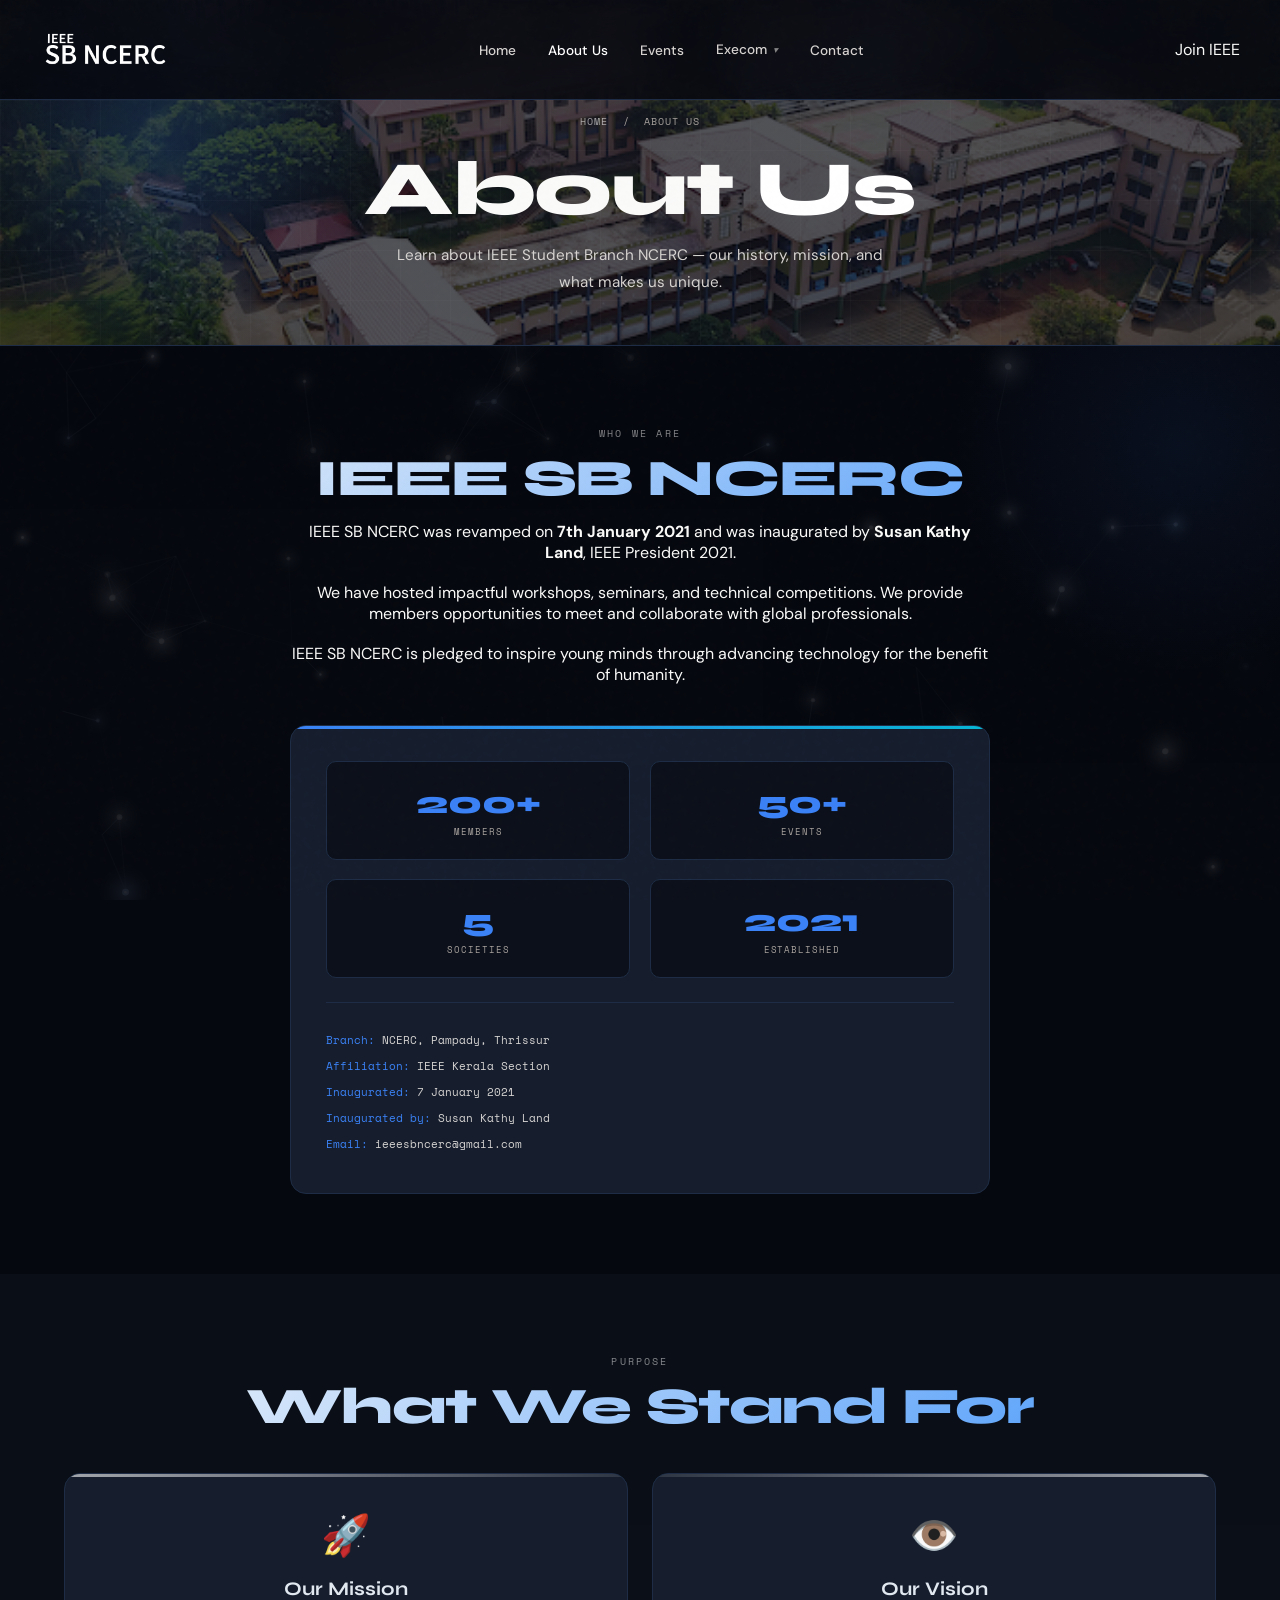
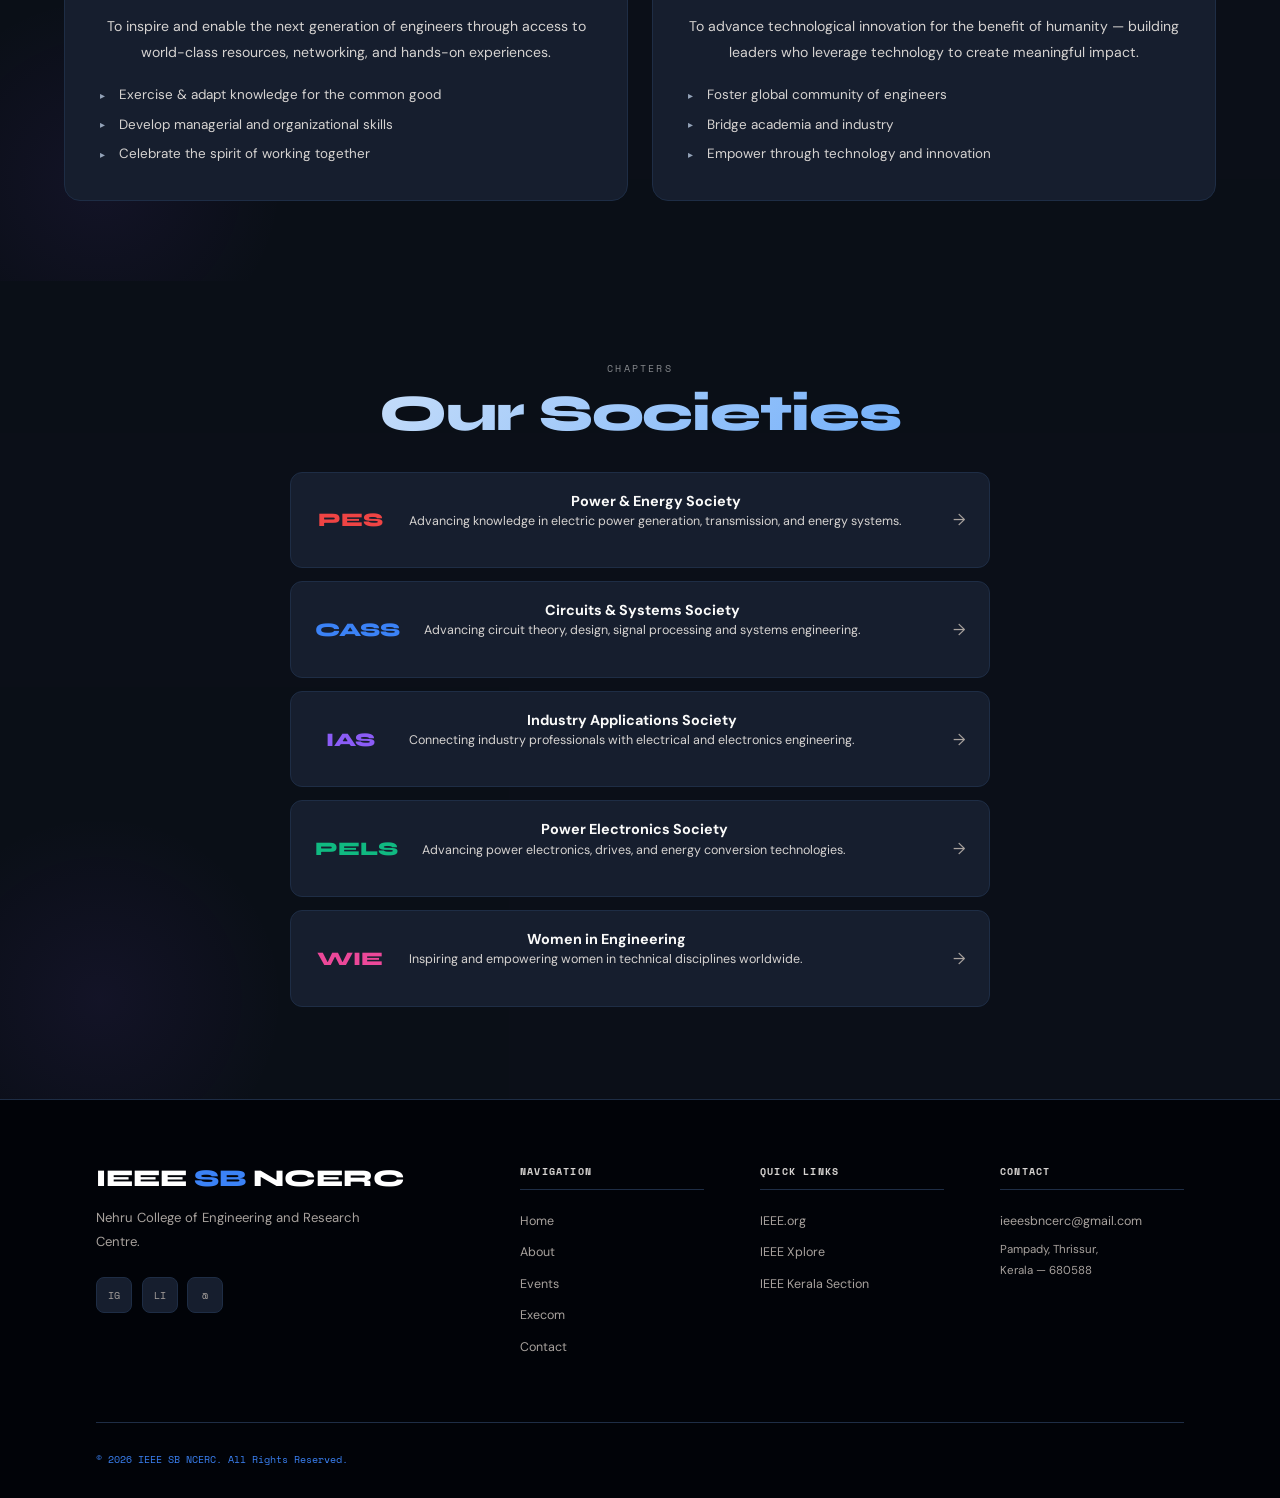
==== about.html @ 28cc6658 "feat: integrate faculty leadership, WIE Women's Day events, and stunning home page animations" ====
<!DOCTYPE html>
<html lang="en">
<head>
<meta charset="UTF-8"/>
<meta name="viewport" content="width=device-width, initial-scale=1.0"/>
<title>About — IEEE SB NCERC</title>
<link rel="stylesheet" href="css/style.css"/>
<style>
#page-loader{display:none!important;}
.section{padding:5rem 4rem!important;}
@media(max-width:900px){.section{padding:4rem 1.5rem!important;}}
@media(max-width:600px){.section{padding:3rem 1.2rem!important;}}

/* ══ HERO AURORA ══ */
.page-hero{position:relative;overflow:hidden;}
.page-hero::before{content:'';position:absolute;inset:-50%;background:conic-gradient(from 0deg at 35% 55%,rgba(59,130,246,0.14) 0deg,rgba(139,92,246,0.10) 72deg,rgba(6,182,212,0.10) 144deg,transparent 216deg,rgba(59,130,246,0.08) 288deg,rgba(59,130,246,0.14) 360deg);animation:auroraRot 16s linear infinite;pointer-events:none;z-index:0;}
@keyframes auroraRot{from{transform:rotate(0deg)}to{transform:rotate(360deg)}}
.page-hero::after{content:'';position:absolute;width:480px;height:480px;background:radial-gradient(circle,rgba(59,130,246,0.18) 0%,transparent 65%);top:-100px;left:-80px;animation:orbDrift 10s ease-in-out infinite;pointer-events:none;z-index:0;}
@keyframes orbDrift{0%,100%{transform:translate(0,0) scale(1)}50%{transform:translate(30px,20px) scale(1.1)}}
.page-hero-content{position:relative;z-index:2;}
.page-hero h1{animation:heroIn .9s cubic-bezier(.34,1.56,.64,1) forwards;}
@keyframes heroIn{from{opacity:0;transform:translateY(28px) scale(0.95)}to{opacity:1;transform:translateY(0) scale(1)}}

/* ══ TITLE SHIMMER ══ */
.section-title{background:linear-gradient(135deg,#f1f5f9 0%,#60a5fa 35%,#a78bfa 55%,#f1f5f9 100%);background-size:250% auto;-webkit-background-clip:text;-webkit-text-fill-color:transparent;background-clip:text;animation:titleShimmer 5s linear infinite;}
@keyframes titleShimmer{from{background-position:0% center}to{background-position:250% center}}

/* ══ BG ORBS ══ */
.section-dark,.section-mid{position:relative;overflow:hidden;}
.section-dark::before{content:'';position:absolute;width:500px;height:500px;background:radial-gradient(circle,rgba(59,130,246,0.07) 0%,transparent 65%);top:-150px;right:-150px;animation:secOrb 12s ease-in-out infinite;pointer-events:none;}
.section-mid::before{content:'';position:absolute;width:400px;height:400px;background:radial-gradient(circle,rgba(139,92,246,0.07) 0%,transparent 65%);bottom:-100px;left:-100px;animation:secOrb 14s ease-in-out infinite reverse;pointer-events:none;}
@keyframes secOrb{0%,100%{transform:translate(0,0) scale(1);opacity:.6}50%{transform:translate(30px,25px) scale(1.1);opacity:1}}

.about-center{max-width:900px;margin:0 auto;text-align:center;position:relative;z-index:1;}
.about-center p{max-width:700px;margin:0 auto 1.2rem;}

/* ══ STAT CARDS ══ */
.about-stat{transition:all .35s cubic-bezier(.34,1.56,.64,1)!important;position:relative;overflow:hidden;cursor:default;animation:statIn .5s cubic-bezier(.34,1.4,.64,1) both;}
.about-stat:nth-child(1){animation-delay:.1s}.about-stat:nth-child(2){animation-delay:.2s}.about-stat:nth-child(3){animation-delay:.3s}.about-stat:nth-child(4){animation-delay:.4s}
@keyframes statIn{from{opacity:0;transform:translateY(16px)}to{opacity:1;transform:translateY(0)}}
.about-stat::before{content:'';position:absolute;inset:0;background:radial-gradient(circle at 50% 50%,rgba(59,130,246,0.12),transparent 70%);opacity:0;transition:opacity .3s;}
.about-stat:hover::before{opacity:1;}
.about-stat:hover{transform:translateY(-6px) scale(1.04)!important;border-color:rgba(96,165,250,0.5)!important;box-shadow:0 12px 35px rgba(59,130,246,0.2)!important;}
.about-stat:hover .num{color:#60a5fa!important;}

/* top bar shimmer */
.about-card::before{background:linear-gradient(90deg,var(--accent),var(--cyan),var(--purple),var(--accent))!important;background-size:300%!important;animation:barShimmer 4s linear infinite!important;}
@keyframes barShimmer{from{background-position:0% 50%}to{background-position:300% 50%}}

/* ══ SOCIETY ROWS ══ */
.society-row{display:flex;align-items:center;gap:1.5rem;padding:1.2rem 1.5rem;border-radius:12px;background:var(--surface);border:1px solid var(--border);margin-bottom:.8rem;cursor:pointer;transition:all .35s cubic-bezier(.34,1.4,.64,1);position:relative;overflow:hidden;animation:rowIn .5s cubic-bezier(.34,1.4,.64,1) both;}
.society-row:nth-child(1){animation-delay:.1s}.society-row:nth-child(2){animation-delay:.2s}.society-row:nth-child(3){animation-delay:.3s}.society-row:nth-child(4){animation-delay:.4s}.society-row:nth-child(5){animation-delay:.5s}
@keyframes rowIn{from{opacity:0;transform:translateY(12px)}to{opacity:1;transform:translateY(0)}}
.society-row::after{content:'';position:absolute;inset:0;background:linear-gradient(90deg,transparent,rgba(255,255,255,0.03),transparent);transform:translateX(-100%);transition:transform .5s;}
.society-row:hover::after{transform:translateX(100%);}
.society-row:hover{border-color:rgba(255,255,255,.3);background:var(--bg3);transform:translateX(10px);box-shadow:0 6px 25px rgba(0,0,0,.3);}
.society-abbr-tag{font-family:var(--display);font-weight:800;font-size:1.2rem;min-width:70px;color:var(--s-col);transition:text-shadow .3s;}
.society-row:hover .society-abbr-tag{text-shadow:0 0 25px var(--s-col);}
.society-row-info h4{font-size:.9rem;font-weight:700;color:var(--text);margin-bottom:.2rem;}
.society-row-info p{font-size:.78rem;color:var(--text2);}
.society-arrow{margin-left:auto;font-size:1rem;color:var(--muted);transition:all .3s;}
.society-row:hover .society-arrow{color:#e2e8f0;transform:translateX(5px);}

/* ══ MV CARDS ══ */
.mv-grid{display:grid;grid-template-columns:1fr 1fr;gap:1.5rem;margin-top:2.5rem;}
@media(max-width:700px){.mv-grid{grid-template-columns:1fr;}}
.mv-card{padding:2.2rem;border-radius:16px;background:var(--surface);border:1px solid var(--border);position:relative;overflow:hidden;text-align:center;transition:all .4s cubic-bezier(.34,1.56,.64,1);animation:mvCardIn .7s cubic-bezier(.34,1.4,.64,1) both;}
.mv-card:nth-child(1){animation-delay:.1s}.mv-card:nth-child(2){animation-delay:.25s}
@keyframes mvCardIn{from{opacity:0;transform:scale(0.94) translateY(16px)}to{opacity:1;transform:scale(1) translateY(0)}}
.mv-card::before{content:'';position:absolute;top:0;left:0;right:0;height:3px;}
.mv-card-mission::before{background:linear-gradient(90deg,rgba(255,255,255,.6),rgba(255,255,255,.1),rgba(255,255,255,.6));background-size:200%;animation:barSlide 3s linear infinite;}
.mv-card-vision::before{background:linear-gradient(90deg,rgba(255,255,255,.1),rgba(255,255,255,.6),rgba(255,255,255,.1));background-size:200%;animation:barSlide 3s linear infinite reverse;}
@keyframes barSlide{from{background-position:0% 50%}to{background-position:200% 50%}}
.mv-card:hover{border-color:rgba(255,255,255,.25);box-shadow:0 16px 50px rgba(0,0,0,.35);transform:translateY(-6px) scale(1.01)!important;}
.mv-icon{font-size:2.5rem;margin-bottom:1rem;display:block;transition:transform .3s cubic-bezier(.34,1.56,.64,1);}
.mv-card:hover .mv-icon{transform:scale(1.25) rotate(5deg);}
.mv-heading{font-family:var(--display);font-size:1.2rem;font-weight:700;margin-bottom:.8rem;color:#e2e8f0;}
.mv-text{font-size:.88rem;color:var(--text2);line-height:1.85;}
.mv-list{margin-top:.8rem;display:flex;flex-direction:column;gap:.5rem;text-align:left;}
.mv-list li{font-size:.84rem;color:var(--text2);padding-left:1.2rem;position:relative;line-height:1.6;}
.mv-list li::before{content:'▸';position:absolute;left:0;color:#94a3b8;font-size:.65rem;top:.22rem;}

.sl{font-family:var(--mono);font-size:.62rem;letter-spacing:.22em;text-transform:uppercase;color:rgba(255,255,255,.5);margin-bottom:.8rem;display:flex;align-items:center;gap:.6rem;justify-content:center;}
.page-hero-bg {
  background: linear-gradient(rgba(6, 8, 15, 0.7), rgba(6, 8, 15, 0.7)), url('college.png') center/cover no-repeat !important;
}
</style>
</head>
<body>
<canvas id="page-bg-canvas" class="page-bg-canvas"></canvas>

<nav id="navbar">
  <a href="index.html" class="nav-brand">
    <img src="./images/ieee-logo.png" onerror="this.style.display='none';this.nextElementSibling.style.display='flex';" class="nav-logo-img" alt="IEEE SB NCERC"/>
    <span style="display:none;align-items:center;gap:0.6rem;"><div class="nav-brand-dot"></div>IEEE SB NCERC</span>
  </a>
  <ul class="nav-links">
    <li><a href="index.html">Home</a></li>
    <li><a href="about.html" class="active">About Us</a></li>
    <li><a href="events.html">Events</a></li>
    <li class="dropdown">
      <a href="team.html" class="dropbtn">Execom <i>▾</i></a>
      <ul class="dropdown-content">
        <li><a href="team.html">Present (2026)</a></li>
        <li><a href="past-execom.html">Past (2025)</a></li>
      </ul>
    </li>
    <li><a href="contact.html">Contact</a></li>
  </ul>
  <a href="https://bit.ly/IEEEMEMBERSHIP2026" target="_blank" class="btn-join-nav">Join IEEE</a>
  <div class="hamburger"><span></span><span></span><span></span></div>
</nav>

<div class="mobile-menu">
  <a href="index.html">Home</a>
  <a href="about.html" class="active">About Us</a>
  <a href="events.html">Events</a>
  <a href="team.html">Present (2026)</a>
  <a href="past-execom.html">Past (2025)</a>
  <a href="contact.html">Contact</a>
</div>
<div class="mobile-backdrop"></div>

<div class="page-hero">
  <div class="page-hero-bg"></div><div class="page-hero-grid"></div>
  <div class="page-hero-content" style="text-align:center;">
    <div class="breadcrumb" style="display:flex;gap:.4rem;justify-content:center;"><a href="index.html">Home</a><span>/</span>About Us</div>
    <h1>About <span style="color:#fff">Us</span></h1>
    <p style="margin:0 auto;">Learn about IEEE Student Branch NCERC — our history, mission, and what makes us unique.</p>
  </div>
</div>

<section class="section section-dark" id="why">
  <div class="about-center">
    <div class="sl">Who We Are</div>
    <h2 class="section-title">IEEE SB NCERC</h2>
    <p>IEEE SB NCERC was revamped on <strong>7th January 2021</strong> and was inaugurated by <strong>Susan Kathy Land</strong>, IEEE President 2021.</p>
    <p>We have hosted impactful workshops, seminars, and technical competitions. We provide members opportunities to meet and collaborate with global professionals.</p>
    <p>IEEE SB NCERC is pledged to inspire young minds through advancing technology for the benefit of humanity.</p>
    <div style="max-width:700px;margin:2.5rem auto 0;">
      <div class="about-card">
        <div class="about-stat-grid">
          <div class="about-stat"><div class="num">200+</div><div class="lbl">Members</div></div>
          <div class="about-stat"><div class="num">50+</div><div class="lbl">Events</div></div>
          <div class="about-stat"><div class="num">5</div><div class="lbl">Societies</div></div>
          <div class="about-stat"><div class="num">2021</div><div class="lbl">Established</div></div>
        </div>
        <div class="about-founded" style="text-align:left;">
          <span>Branch:</span> NCERC, Pampady, Thrissur<br>
          <span>Affiliation:</span> IEEE Kerala Section<br>
          <span>Inaugurated:</span> 7 January 2021<br>
          <span>Inaugurated by:</span> Susan Kathy Land<br>
          <span>Email:</span> ieeesbncerc@gmail.com
        </div>
      </div>
    </div>
  </div>
</section>

<section class="section section-mid" id="mission">
  <div class="about-center">
    <div class="sl">Purpose</div>
    <h2 class="section-title">What We Stand For</h2>
    <div class="mv-grid">
      <div class="mv-card mv-card-mission">
        <span class="mv-icon">🚀</span>
        <div class="mv-heading">Our Mission</div>
        <p class="mv-text">To inspire and enable the next generation of engineers through access to world-class resources, networking, and hands-on experiences.</p>
        <ul class="mv-list">
          <li>Exercise &amp; adapt knowledge for the common good</li>
          <li>Develop managerial and organizational skills</li>
          <li>Celebrate the spirit of working together</li>
        </ul>
      </div>
      <div class="mv-card mv-card-vision" id="vision">
        <span class="mv-icon">👁️</span>
        <div class="mv-heading">Our Vision</div>
        <p class="mv-text">To advance technological innovation for the benefit of humanity — building leaders who leverage technology to create meaningful impact.</p>
        <ul class="mv-list">
          <li>Foster global community of engineers</li>
          <li>Bridge academia and industry</li>
          <li>Empower through technology and innovation</li>
        </ul>
      </div>
    </div>
  </div>
</section>

<section class="section section-mid">
  <div class="about-center">
    <div class="sl">Chapters</div>
    <h2 class="section-title">Our Societies</h2>
    <div style="max-width:700px;margin:2rem auto 0;">
      <div class="society-row" style="--s-col:#ef4444;"><div class="society-abbr-tag">PES</div><div class="society-row-info"><h4>Power &amp; Energy Society</h4><p>Advancing knowledge in electric power generation, transmission, and energy systems.</p></div><span class="society-arrow">→</span></div>
      <div class="society-row" style="--s-col:#3b82f6;"><div class="society-abbr-tag">CASS</div><div class="society-row-info"><h4>Circuits &amp; Systems Society</h4><p>Advancing circuit theory, design, signal processing and systems engineering.</p></div><span class="society-arrow">→</span></div>
      <div class="society-row" style="--s-col:#8b5cf6;"><div class="society-abbr-tag">IAS</div><div class="society-row-info"><h4>Industry Applications Society</h4><p>Connecting industry professionals with electrical and electronics engineering.</p></div><span class="society-arrow">→</span></div>
      <div class="society-row" style="--s-col:#10b981;"><div class="society-abbr-tag">PELS</div><div class="society-row-info"><h4>Power Electronics Society</h4><p>Advancing power electronics, drives, and energy conversion technologies.</p></div><span class="society-arrow">→</span></div>
      <div class="society-row" style="--s-col:#ec4899;"><div class="society-abbr-tag">WIE</div><div class="society-row-info"><h4>Women in Engineering</h4><p>Inspiring and empowering women in technical disciplines worldwide.</p></div><span class="society-arrow">→</span></div>
    </div>
  </div>
</section>

<footer>
  <div class="footer-inner">
    <div class="footer-top">
      <div><div class="footer-brand">IEEE <span>SB</span> NCERC</div><p class="footer-tagline">Nehru College of Engineering and Research Centre.</p><div class="footer-social"><a href="https://www.instagram.com/ieee_sb_ncerc?igsh=YThnZ294OHE1N3Fs" target="_blank" class="social-btn">IG</a><a href="#" class="social-btn">LI</a><a href="mailto:ieeesbncerc@gmail.com" class="social-btn">@</a></div></div>
      <div class="footer-col"><h4>Navigation</h4><ul><li><a href="index.html">Home</a></li><li><a href="about.html">About</a></li><li><a href="events.html">Events</a></li><li><a href="team.html">Execom</a></li><li><a href="contact.html">Contact</a></li></ul></div>
      <div class="footer-col"><h4>Quick Links</h4><ul><li><a href="https://ieee.org" target="_blank">IEEE.org</a></li><li><a href="https://ieeexplore.ieee.org" target="_blank">IEEE Xplore</a></li><li><a href="https://ieeekerala.org" target="_blank">IEEE Kerala Section</a></li></ul></div>
      <div class="footer-col"><h4>Contact</h4><ul><li><a href="mailto:ieeesbncerc@gmail.com">ieeesbncerc@gmail.com</a></li><li style="color:var(--muted);font-size:.72rem;line-height:1.8;">Pampady, Thrissur,<br>Kerala — 680588</li></ul></div>
    </div>
    <div class="footer-bottom"><span>© 2026 IEEE SB NCERC. All Rights Reserved.</span></div>
  </div>
</footer>
<script src="js/page-animation.js"></script>
<script src="js/script.js"></script>
</body>
</html>
---- css/style.css ----
/* ============================================
   IEEE SB NCERC — Full Site Animated
   Dark premium theme — animations everywhere
   ============================================ */
@import url('https://fonts.googleapis.com/css2?family=Space+Mono:wght@400;700&family=Syne:wght@400;600;700;800&family=DM+Sans:wght@300;400;500;600;700&display=swap');

:root {
  --bg:      #06080f;
  --bg2:     #0c101a;
  --bg3:     #121826;
  --surface: #161e2e;
  --border:  #1e2d45;
  --border2: #253550;
  --accent:  #3b82f6;
  --accent2: #2563eb;
  --gold:    #f59e0b;
  --green:   #10b981;
  --red:     #ef4444;
  --purple:  #8b5cf6;
  --cyan:    #06b6d4;
  --text:    #fafaf9; /* Warm Ivory White */
  --text2:   #d6d3d1; /* Warm Stone Silver */
  --muted:   #a8a29e; /* Warm Muted Tone */
  --mono:    'Space Mono', monospace;
  --sans:    'DM Sans', sans-serif;
  --display: 'Syne', sans-serif;
  --radius:  12px;
  --nav-h:   66px;
  --ease-human: cubic-bezier(0.4, 0, 0.2, 1);
  --shadow:  0 4px 24px rgba(0,0,0,0.06);
  --shadow-lg: 0 12px 48px rgba(0,0,0,0.1);
}

*, *::before, *::after { box-sizing:border-box; margin:0; padding:0; }
html { scroll-behavior:smooth; }
body { background:var(--bg); color:var(--text); font-family:var(--sans); overflow-x:hidden;  }
a { text-decoration:none; color:inherit; }
img { display:block; max-width:100%; }
ul { list-style:none; }

/* Human touch: Subtle film grain texture & Atmospheric Light Leaks */
body::after {
  content: "";
  position: fixed;
  inset: 0;
  width: 100%;
  height: 100%;
  background-image: url("data:image/svg+xml,%3Csvg viewBox='0 0 200 200' xmlns='http://www.w3.org/2000/svg'%3E%3Cfilter id='noiseFilter'%3E%3CfeTurbulence type='fractalNoise' baseFrequency='0.65' numOctaves='3' stitchTiles='stitch'/%3E%3C/filter%3E%3Crect width='100%25' height='100%25' filter='url(%23noiseFilter)'/%3E%3C/svg%3E");
  opacity: 0.012;
  pointer-events: none;
  z-index: 9999;
}

/* Atmospheric Glows (Wonderland Light Leaks) */
.light-leak {
  position: fixed;
  width: 60vw;
  height: 60vw;
  border-radius: 50%;
  filter: blur(120px);
  z-index: -1;
  pointer-events: none;
  opacity: 0.08;
  animation: floatLeak 20s infinite alternate;
}
.leak-1 { top: -20%; left: -10%; background: var(--accent); }
.leak-2 { bottom: -20%; right: -10%; background: var(--purple); animation-delay: -5s; }
@keyframes floatLeak {
  0% { transform: translate(0, 0) scale(1); }
  100% { transform: translate(10%, 10%) scale(1.1); }
}




/* Scrollbar */
::-webkit-scrollbar { width:4px; }
::-webkit-scrollbar-track { background:var(--bg); }
::-webkit-scrollbar-thumb { background:var(--accent2); border-radius:2px; }
::selection { background:var(--accent2); color:#fff; }

/* Page load animation */
.page-loader {
  position:fixed; inset:0; background:var(--bg); z-index:10000;
  display:flex; align-items:center; justify-content:center;
  transition:opacity 0.6s ease, visibility 0.6s;
}
.page-loader.hidden { opacity:0; visibility:hidden; pointer-events:none; }
.loader-text {
  font-family:var(--display); font-weight:800; font-size:2rem;
  color:#fff; letter-spacing:-0.03em;
}
.loader-text span { color:var(--accent); }
.loader-bar {
  position:absolute; bottom:0; left:0; height:3px;
  background:linear-gradient(90deg, var(--accent), var(--cyan));
  animation:loaderBar 1.2s ease forwards;
}
@keyframes loaderBar { from{width:0} to{width:100%} }

/* ── NAV ── */
#navbar {
  position:fixed; top:0; left:0; right:0; z-index:500;
  height:100px;
  display:flex; align-items:center; justify-content:space-between;
  padding:0 2.5rem;
  background:rgba(6,8,15,0.85);
  backdrop-filter:blur(20px);
  border-bottom:1px solid var(--border);
  transition:all 0.3s;
}
#navbar.scrolled { background:rgba(6,8,15,0.97); box-shadow:0 4px 30px rgba(0,0,0,0.5); height:80px; }
.nav-brand {
  font-family:var(--display); font-size:0.9rem; font-weight:800;
  color:#fff; letter-spacing:0.04em; display:flex; align-items:center; gap:0.6rem;
}
.nav-brand-dot { width:8px; height:8px; background:var(--accent); border-radius:50%; animation:pulse 2s infinite; flex-shrink:0; }
.nav-logo-img { height:85px; width:auto; max-width:100%; object-fit:contain; display:block; transition:height 0.3s; }
#navbar.scrolled .nav-logo-img { height:65px; }
@keyframes pulse { 0%,100%{opacity:1;transform:scale(1)} 50%{opacity:0.5;transform:scale(0.8)} }
.nav-links { display:flex; align-items:center; gap:2rem; }
.nav-links a {
  font-family:var(--sans); font-size:0.85rem; font-weight:500;
  color:var(--text2); position:relative; transition:color 0.2s; padding:0.2rem 0;
}
.nav-links a::after {
  content:''; position:absolute; bottom:-2px; left:0; width:0; height:2px;
  background:var(--accent); transition:width 0.3s;
}
.nav-links a:hover, .nav-links a.active { color:#fff; }
/* Asymmetric / Unique Layout Utilities */
.asymmetric-grid { display: grid; gap: 2rem; }
.offset-y-md { transform: translateY(30px); }
.offset-y-lg { transform: translateY(60px); }

.glass-card-wonder {
  background: rgba(255, 255, 255, 0.02);
  backdrop-filter: blur(16px);
  border: 1px solid rgba(255, 255, 255, 0.08);
  box-shadow: 
    0 10px 40px rgba(0,0,0,0.2),
    inset 0 0 20px rgba(255,255,255,0.02);
  transition: all 0.4s var(--ease-human);
  animation: gentleFloat 8s infinite ease-in-out;
}
.glass-card-wonder:hover {
  background: rgba(255, 255, 255, 0.04);
  border-color: rgba(59, 130, 246, 0.3);
  box-shadow: 
    0 20px 60px rgba(59, 130, 246, 0.15),
    inset 0 0 30px rgba(59,130,246,0.05);
  transform: translateY(-8px) !important;
  animation-play-state: paused;
}

@keyframes gentleFloat {
  0%, 100% { transform: translateY(0); }
  50% { transform: translateY(-10px); }
}


.reveal-stagger { opacity: 0; transform: translateY(40px); transition: all 0.8s var(--ease-human); }
.reveal-stagger.visible { opacity: 1; transform: translateY(0); }

.btn-join-nav:hover { background:var(--accent2); box-shadow:0 0 30px rgba(59,130,246,0.5); transform:translateY(-1px); }

/* ── DROPDOWN ── */
.nav-links li.dropdown { position:relative; }
.dropdown-content {
  display:none; position:absolute; top:100%; left:50%; transform:translateX(-50%);
  background:rgba(12,16,26,0.98); border:1px solid var(--border); border-radius:10px;
  min-width:180px; padding:0.6rem 0; z-index:1000; box-shadow:0 15px 40px rgba(0,0,0,0.6);
  backdrop-filter:blur(12px); margin-top:0.5rem;
}
.dropdown-content::before {
  content:''; position:absolute; top:-6px; left:50%; transform:translateX(-50%);
  border-left:6px solid transparent; border-right:6px solid transparent; border-bottom:6px solid var(--border);
}
.dropdown-content li { width:100%; }
.dropdown-content a {
  display:block; padding:0.7rem 1.2rem; font-size:0.78rem; font-weight:500;
  color:var(--text2) !important; transition:all 0.25s; border:none !important;
}
.dropdown-content a::after { display:none !important; }
.dropdown-content a:hover { background:rgba(255,255,255,0.06); color:#fff !important; padding-left:1.5rem; }
.dropdown:hover .dropdown-content { display:block; animation:navFadeUp 0.3s ease forwards; }
@keyframes navFadeUp { from{opacity:0;transform:translateX(-50%) translateY(10px)} to{opacity:1;transform:translateX(-50%) translateY(0)} }
.dropbtn { display:flex; align-items:center; gap:0.4rem; }
.dropbtn i { font-size:0.6rem; opacity:0.6; transition:transform 0.3s; }
.dropdown:hover .dropbtn i { transform:rotate(180deg); opacity:1; }
.hamburger { display:none; flex-direction:column; gap:5px; cursor:pointer; }
.hamburger span { display:block; width:22px; height:1.5px; background:var(--text2); transition:all 0.3s; }
.hamburger.open span:nth-child(1) { transform:translateY(6.5px) rotate(45deg); }
.hamburger.open span:nth-child(2) { opacity:0; }
.hamburger.open span:nth-child(3) { transform:translateY(-6.5px) rotate(-45deg); }
.mobile-menu {
  display:none;
  position:fixed;
  top:var(--nav-h);
  left:0;
  right:0;
  background:rgba(6,8,15,0.99);
  border-bottom:1px solid var(--border);
  padding:1.5rem 2rem 3rem;
  z-index:9999;
  flex-direction:column;
  gap:0;
  backdrop-filter:blur(24px);
  -webkit-backdrop-filter:blur(24px);
  max-height:calc(100vh - var(--nav-h));
  overflow-y:auto;
  -webkit-overflow-scrolling:touch;
  box-shadow:0 20px 60px rgba(0,0,0,0.8);
}
.mobile-menu.open { display:flex !important; }
.mobile-menu a {
  font-size:1rem;
  color:var(--text2);
  font-family:var(--sans);
  padding:1rem 0;
  border-bottom:1px solid var(--border);
  display:block;
  transition:color 0.2s, padding-left 0.2s;
}
.mobile-menu a:last-child { border-bottom:none; }
.mobile-menu a:hover, .mobile-menu a.active { color:#fff; padding-left:0.5rem; }

/* Backdrop — blocks all page interaction when menu is open */
.mobile-backdrop {
  display:none;
  position:fixed;
  inset:0;
  top:var(--nav-h);
  background:rgba(0,0,0,0.6);
  z-index:9998;
  backdrop-filter:blur(4px);
  -webkit-backdrop-filter:blur(4px);
}
.mobile-backdrop.open { display:block; }

/* ── HERO ── */
#hero {
  min-height:100vh; display:flex; align-items:center; justify-content:center;
  position:relative; overflow:hidden; text-align:center;
  background:var(--bg);
}
#hero-canvas { position:absolute; inset:0; width:100%; height:100%; z-index:0; }
.hero-inner {
  position:relative; z-index:1;
  padding:calc(var(--nav-h) + 3rem) 2rem 5rem;
  display:flex; flex-direction:column; align-items:center;
}
.hero-badge {
  display:inline-flex; align-items:center; gap:0.6rem;
  background:rgba(255,255,255,0.03); border:1px solid rgba(255,255,255,0.1);
  padding:0.4rem 1.2rem; border-radius:100px;
  font-family:var(--mono); font-size:0.65rem; color:var(--accent);
  text-transform:uppercase; letter-spacing:0.18em;
  margin-bottom:2rem; animation:fadeDown 0.8s var(--ease-human) forwards;
}
.hero-badge-dot { width:6px; height:6px; background:var(--accent); border-radius:50%; animation:pulse 1.5s infinite; }
.hero-title {
  font-family:var(--display); font-weight:800;
  font-size:clamp(2.5rem, 6vw, 5.5rem);
  line-height:1.05; color:#fff; max-width:800px;
  text-shadow:0 0 80px rgba(59,130,246,0.25);
  letter-spacing:-0.04em; /* Tighter tracking for impact */
  animation:fadeUp 0.9s var(--ease-human) forwards; opacity:0; animation-delay:0.5s;
}
.hero-title .highlight {
  background: linear-gradient(135deg, #fff 0%, #d4d4d8 40%, #60a5fa 70%, #a78bfa 100%);
  -webkit-background-clip: text;
  -webkit-text-fill-color: transparent;
  background-clip: text;
}
.hero-sub {
  font-size:clamp(0.95rem, 1.8vw, 1.15rem); color:var(--text2);
  max-width:620px; line-height:1.75; margin-bottom:2.5rem;
  letter-spacing:0.03em; /* More breathable subtext */
  animation:fadeUp 0.9s var(--ease-human) forwards; opacity:0; animation-delay:0.7s;
}
.hero-cta {
  display:flex; gap:1rem; margin-top:2.5rem; flex-wrap:wrap; justify-content:center;
  animation:fadeUp 0.9s ease forwards; opacity:0; animation-delay:0.9s;
}
.btn-hero-primary {
  font-family:var(--sans); font-size:0.85rem; font-weight:600;
  padding:0.85rem 2.2rem; background:var(--accent); color:#fff;
  border-radius:8px; border:none; cursor:pointer; transition:all 0.25s;
  box-shadow:0 0 30px rgba(59,130,246,0.35);
}
.btn-hero-primary:hover { background:var(--accent2); transform:translateY(-2px); box-shadow:0 0 50px rgba(59,130,246,0.5); }
.btn-hero-outline {
  font-family:var(--sans); font-size:0.85rem; font-weight:600;
  padding:0.85rem 2.2rem; background:rgba(255,255,255,0.05); color:#fff;
  border-radius:8px; border:1.5px solid rgba(255,255,255,0.2); cursor:pointer; transition:all 0.25s;
  backdrop-filter:blur(8px);
}
.btn-hero-outline:hover { background:rgba(255,255,255,0.12); border-color:rgba(255,255,255,0.5); }
.hero-scroll {
  position:absolute; bottom:2.5rem; left:50%; transform:translateX(-50%);
  display:flex; flex-direction:column; align-items:center; gap:0.5rem;
  font-family:var(--mono); font-size:0.58rem; letter-spacing:0.15em;
  color:rgba(255,255,255,0.3); z-index:1; animation:bounce 2s infinite;
}
/* Floating Decorations for Hero */
.hero-decoration {
  position: absolute;
  pointer-events: none;
  z-index: 1;
  opacity: 0.4;
  animation: floatDecoration 6s infinite ease-in-out;
}
.hero-decoration.dot { width: 12px; height: 12px; background: var(--accent); border-radius: 50%; }
.hero-decoration.ring { width: 40px; height: 40px; border: 2px solid rgba(255,255,255,0.1); border-radius: 50%; }

@keyframes floatDecoration {
  0%, 100% { transform: translate(0, 0); }
  50% { transform: translate(10px, -20px); }
}

.scroll-line { width:1px; height:40px; background:linear-gradient(to bottom, rgba(255,255,255,0.3), transparent); }

.hero-badge {
  border-radius: 60% 40% 70% 30% / 50% 50% 50% 50%; /* Organic pebble shape */
}
.section-label {
  letter-spacing: 0.25em;
  text-transform: uppercase;
  font-weight: 700;
  color: var(--accent);
}
.reveal { opacity:0; transform:translateY(32px); transition:opacity 0.7s ease, transform 0.7s ease; }
.reveal.visible { opacity:1; transform:translateY(0); }
.reveal-left { opacity:0; transform:translateX(-40px); transition:opacity 0.7s ease, transform 0.7s ease; }
.reveal-left.visible { opacity:1; transform:translateX(0); }
.reveal-right { opacity:0; transform:translateX(40px); transition:opacity 0.7s ease, transform 0.7s ease; }
.reveal-right.visible { opacity:1; transform:translateX(0); }
.reveal-scale { opacity:0; transform:scale(0.9); transition:opacity 0.6s ease, transform 0.6s ease; }
.reveal-scale.visible { opacity:1; transform:scale(1); }
@keyframes fadeUp { from{opacity:0;transform:translateY(24px)} to{opacity:1;transform:translateY(0)} }
@keyframes fadeDown { from{opacity:0;transform:translateY(-16px)} to{opacity:1;transform:translateY(0)} }

/* ── SECTION STYLES ── */
.section { padding:7rem 2.5rem; position:relative; z-index:1; }
.section-dark { background:var(--bg); }
.section-mid { background:var(--bg2); }
.section-surface { background:var(--bg3); }
.section-label {
  font-family:var(--mono); font-size:0.62rem; letter-spacing:0.22em;
  text-transform:uppercase; color:var(--accent); margin-bottom:0.8rem;
  display:flex; align-items:center; gap:0.8rem;
}
.section-label::before { content:''; width:28px; height:2px; background:var(--accent); border-radius:2px; }
.section-title {
  font-family:var(--display); font-weight:800;
  font-size:clamp(2rem, 4.5vw, 3.2rem); line-height:1;
  letter-spacing:-0.02em; color:var(--text); margin-bottom:1rem;
}
.section-sub { font-size:0.95rem; color:var(--text2); line-height:1.85; max-width:580px; }
.section-center { text-align:center; }
.section-center .section-label { justify-content:center; }
.section-center .section-label::before { display:none; }
.section-center .section-sub { margin:0 auto; }

/* ── CIRCULAR SOCIETY SHOWCASE ── */
.societies-circle-grid {
  display: flex;
  justify-content: center;
  align-items: center;
  flex-wrap: wrap;
  gap: 2rem;
  max-width: 1200px;
  margin: 4rem auto 0;
}
.society-circle-item {
  display: flex;
  flex-direction: column;
  align-items: center;
  gap: 1rem;
}
.society-circle-card {
  width: 180px;
  height: 180px;
  background: #fff;
  border-radius: 50%;
  display: flex;
  align-items: center;
  justify-content: center;
  padding: 1rem;
  box-shadow: 0 10px 30px rgba(0,0,0,0.15);
  transition: all 0.4s var(--ease-human);
  border: 1px solid rgba(255,255,255,0.1);
  cursor: pointer;
  overflow: hidden;
}
.society-circle-card:hover {
  transform: scale(1.1) translateY(-10px);
  box-shadow: 0 20px 50px rgba(59,130,246,0.3);
  border-color: var(--accent);
}
.society-circle-card {
  cursor: pointer;
}
.society-circle-img {
  max-width: 90%;
  max-height: 90%;
  object-fit: contain;
  transition: transform 0.4s;
}
.society-circle-card:hover .society-circle-img {
  transform: scale(1.05);
}

@media (max-width: 768px) {
  .society-circle-card {
    width: 150px;
    height: 150px;
    padding: 1rem;
  }
}

/* ── EXECOM CARDS ── */
.execom-grid {
  max-width:1200px; margin:3rem auto 0;
  display:grid; grid-template-columns:repeat(auto-fill, minmax(200px,1fr));
  gap:1.5rem;
}
.execom-card {
  position:relative; border-radius:16px; overflow:hidden;
  background:var(--surface); border:1px solid var(--border);
  transition:all 0.4s cubic-bezier(.34,1.56,.64,1);
  cursor:pointer;
}
.execom-card:hover {
  transform:translateY(-8px);
  box-shadow:0 20px 60px rgba(0,0,0,0.4), 0 0 40px rgba(59,130,246,0.1);
  border-color:var(--accent2);
}
.execom-photo {
  width:100%; aspect-ratio:1; overflow:hidden; position:relative;
  background:linear-gradient(135deg, var(--bg3), var(--surface));
}
.execom-photo img { width:100%; height:100%; object-fit:cover; transition:transform 0.5s; }
.execom-card:hover .execom-photo img { transform:scale(1.08); }
.execom-placeholder {
  width:100%; height:100%; display:flex; align-items:center; justify-content:center;
  font-family:var(--display); font-weight:800; font-size:3rem;
  background:linear-gradient(135deg, var(--bg3), var(--surface));
}
.execom-number {
  position:absolute; top:0.8rem; right:0.8rem;
  font-family:var(--mono); font-size:0.55rem; letter-spacing:0.1em;
  color:rgba(255,255,255,0.4); background:rgba(0,0,0,0.5);
  padding:0.2rem 0.5rem; border-radius:50px;
  backdrop-filter:blur(8px);
}
.execom-shine {
  position:absolute; inset:0; background:linear-gradient(135deg, transparent 40%, rgba(255,255,255,0.04) 50%, transparent 60%);
  transform:translateX(-100%); transition:transform 0.6s;
}
.execom-card:hover .execom-shine { transform:translateX(100%); }
.execom-info { padding:1.2rem; }
.execom-role {
  font-family:var(--mono); font-size:0.56rem; letter-spacing:0.14em;
  text-transform:uppercase; margin-bottom:0.3rem;
}
.execom-name { font-family:var(--display); font-weight:700; font-size:0.95rem; color:var(--text); }
.execom-dept { font-size:0.72rem; color:var(--muted); margin-top:0.2rem; font-family:var(--mono); }
.execom-marquee {
  font-family:var(--mono); font-size:0.52rem; letter-spacing:0.08em;
  color:var(--muted); margin-top:0.5rem; overflow:hidden; white-space:nowrap;
}
.execom-marquee-inner { display:inline-block; animation:marquee 8s linear infinite; }
@keyframes marquee { from{transform:translateX(0)} to{transform:translateX(-50%)} }
.team-section-label {
  font-family:var(--mono); font-size:0.65rem; letter-spacing:0.14em;
  text-transform:uppercase; color:var(--muted); margin:3rem 0 1rem;
  padding:0.6rem 0; border-bottom:1px solid var(--border);
  display:flex; align-items:center; gap:0.6rem;
}
.team-section-label span { color:var(--accent); }

/* ── TICKER ── */
.ticker {
  border-top:1px solid var(--border); border-bottom:1px solid var(--border);
  background:var(--bg2); overflow:hidden; padding:0.75rem 0; z-index:1; position:relative;
}
.ticker-track { display:flex; white-space:nowrap; animation:ticker 35s linear infinite; }
.ticker-track:hover { animation-play-state:paused; }
.ticker-item {
  font-family:var(--mono); font-size:0.65rem; letter-spacing:0.15em;
  text-transform:uppercase; color:var(--text2); padding:0 2.5rem;
  display:inline-flex; align-items:center;
}
.ticker-item::after { content:'//'; color:var(--accent); margin-left:2.5rem; }
@keyframes ticker { 0%{transform:translateX(0)} 100%{transform:translateX(-50%)} }

/* ── EVENTS ── */
.events-grid { display:grid; grid-template-columns:repeat(auto-fill, minmax(320px,1fr)); gap:1.5rem; margin-top:3rem; }
.event-card {
  background:var(--surface); border:1px solid var(--border);
  border-radius:16px; overflow:hidden;
  transition:all 0.35s cubic-bezier(.34,1.56,.64,1);
}
.event-card:hover { transform:translateY(-6px); box-shadow:var(--shadow-lg); border-color:var(--accent2); }
.event-card-img { height:200px; overflow:hidden; display:flex; align-items:center; justify-content:center; position:relative; }
.event-card-img img { width:100%; height:100%; object-fit:cover; transition:transform 0.5s; }
.event-card:hover .event-card-img img { transform:scale(1.08); }
.event-card-body { padding:1.6rem; }
.event-tag {
  font-family:var(--mono); font-size:0.56rem; letter-spacing:0.14em;
  text-transform:uppercase; padding:0.22rem 0.7rem; border-radius:50px;
  display:inline-block; margin-bottom:0.8rem; border:1px solid;
}
.event-title { font-family:var(--display); font-weight:700; font-size:1.05rem; margin-bottom:0.5rem; color:var(--text); }
.event-desc { font-size:0.82rem; color:var(--text2); line-height:1.7; margin-bottom:0.8rem; }
.event-meta { font-family:var(--mono); font-size:0.6rem; color:var(--muted); display:flex; gap:1rem; flex-wrap:wrap; }

/* ── EVENTS LIST (events page) ── */
.events-list { margin-top:2.5rem; display:flex; flex-direction:column; gap:1rem; }
.events-list-item {
  display:grid; grid-template-columns:100px 1fr auto;
  gap:2rem; align-items:start; padding:1.8rem;
  background:var(--surface); border:1px solid var(--border); border-radius:12px;
  transition:all 0.3s;
}
.events-list-item:hover { border-color:var(--accent2); transform:translateX(4px); box-shadow:var(--shadow); }
.event-date-block { background:var(--bg3); border:1px solid var(--border); padding:1rem; text-align:center; border-radius:10px; }
.event-date-block .day { font-family:var(--display); font-weight:800; font-size:2rem; color:var(--accent); line-height:1; }
.event-date-block .month { font-family:var(--mono); font-size:0.58rem; letter-spacing:0.1em; text-transform:uppercase; color:var(--muted); }
.event-list-title { font-family:var(--display); font-weight:700; font-size:1.1rem; color:var(--text); margin-bottom:0.4rem; }
.event-list-desc { font-size:0.84rem; color:var(--text2); line-height:1.7; margin-bottom:0.6rem; }
.event-list-tags { display:flex; gap:0.5rem; flex-wrap:wrap; }

/* ── STATS ── */
.stats-section {
  padding:6rem 2.5rem; position:relative; overflow:hidden;
  background:var(--bg2);
}
.stats-section::before {
  content:''; position:absolute; inset:0;
  background:radial-gradient(ellipse 80% 80% at 50% 50%, rgba(59,130,246,0.06) 0%, transparent 70%);
}
.stats-grid {
  max-width:900px; margin:0 auto; position:relative; z-index:1;
  display:grid; grid-template-columns:repeat(3,1fr); gap:2rem; text-align:center;
}
.stat-item { display:flex; flex-direction:column; gap:0.4rem; align-items:center; }
.stat-num {
  font-family:var(--display); font-weight:800; font-size:4rem; line-height:1;
  background:linear-gradient(135deg, #60a5fa, #a78bfa);
  -webkit-background-clip:text; -webkit-text-fill-color:transparent; background-clip:text;
}
.stat-label { font-family:var(--mono); font-size:0.65rem; letter-spacing:0.18em; text-transform:uppercase; color:var(--muted); }

/* ── PAGE HERO (inner pages) ── */
.page-hero {
  padding:calc(var(--nav-h) + 4rem) 2.5rem 4rem;
  position:relative; overflow:hidden;
  background:var(--bg2); border-bottom:1px solid var(--border);
}
.page-hero-bg {
  position:absolute; inset:0; z-index:0;
  background:radial-gradient(ellipse 60% 80% at 30% 50%, rgba(59,130,246,0.08) 0%, transparent 70%);
}
.page-hero-grid {
  position:absolute; inset:0; z-index:0;
  background-image: linear-gradient(rgba(255,255,255,0.02) 1px, transparent 1px), linear-gradient(90deg, rgba(255,255,255,0.02) 1px, transparent 1px);
  background-size:50px 50px;
}
.page-hero-content { position:relative; z-index:1; }
.page-hero .breadcrumb { font-family:var(--mono); font-size:0.62rem; letter-spacing:0.1em; text-transform:uppercase; color:var(--muted); margin-bottom:1.5rem; }
.page-hero .breadcrumb a { color:var(--accent); }
.page-hero .breadcrumb span { margin:0 0.5rem; }
.page-hero h1 { font-family:var(--display); font-weight:800; font-size:clamp(2.5rem, 6vw, 5rem); line-height:0.95; letter-spacing:-0.02em; color:var(--text); margin-bottom:1rem; }
.page-hero p { font-size:0.95rem; color:var(--text2); line-height:1.8; max-width:520px; }

/* ── ABOUT ── */
.about-grid { display:grid; grid-template-columns:1fr 1fr; gap:5rem; align-items:center; margin-top:3.5rem; }
.about-text p { font-size:0.95rem; line-height:1.95; color:var(--text2); margin-bottom:1.2rem; }
.about-text p strong { color:var(--text); }
.about-card { background:var(--surface); border:1px solid var(--border); padding:2.2rem; border-radius:16px; position:relative; overflow:hidden; }
.about-card::before { content:''; position:absolute; top:0; left:0; right:0; height:3px; background:linear-gradient(90deg, var(--accent), var(--cyan)); }
.about-card-glow { position:absolute; top:-40%; left:-40%; width:80%; height:80%; background:radial-gradient(circle, rgba(59,130,246,0.06), transparent 70%); pointer-events:none; }
.about-stat-grid { display:grid; grid-template-columns:1fr 1fr; gap:1.2rem; }
.about-stat { padding:1.3rem; background:var(--bg2); border:1px solid var(--border); border-radius:10px; transition:all 0.25s; }
.about-stat:hover { border-color:var(--accent2); transform:translateY(-2px); }
.about-stat .num { font-family:var(--display); font-weight:800; font-size:2rem; color:var(--accent); }
.about-stat .lbl { font-family:var(--mono); font-size:0.58rem; letter-spacing:0.1em; text-transform:uppercase; color:var(--muted); margin-top:0.2rem; }
.about-founded { margin-top:1.5rem; padding-top:1.5rem; border-top:1px solid var(--border); font-family:var(--mono); font-size:0.68rem; color:var(--text2); line-height:2.4; }
.about-founded span { color:var(--accent); }

/* ── GALLERY ── */
.gallery-masonry { columns:3; gap:1.2rem; margin-top:2.5rem; }
.gallery-item { break-inside:avoid; margin-bottom:1.2rem; position:relative; overflow:hidden; border-radius:12px; cursor:pointer; border:1px solid var(--border); }
.gallery-item img { width:100%; display:block; transition:transform 0.5s; }
.gallery-item:hover img { transform:scale(1.06); }
.gallery-overlay { position:absolute; inset:0; background:rgba(59,130,246,0.15); opacity:0; transition:opacity 0.3s; display:flex; align-items:center; justify-content:center; }
.gallery-item:hover .gallery-overlay { opacity:1; }
.gallery-overlay span { font-family:var(--mono); font-size:0.65rem; color:#fff; background:rgba(0,0,0,0.6); padding:0.4rem 1rem; border-radius:50px; }
.gallery-filters { display:flex; gap:0.6rem; flex-wrap:wrap; margin-bottom:2rem; }
.filter-btn { font-family:var(--mono); font-size:0.62rem; letter-spacing:0.08em; text-transform:uppercase; padding:0.45rem 1.1rem; cursor:pointer; background:var(--surface); border:1px solid var(--border); color:var(--text2); border-radius:50px; transition:all 0.2s; }
.filter-btn:hover, .filter-btn.active { background:var(--accent); color:#fff; border-color:var(--accent); }
.lightbox { display:none; position:fixed; inset:0; z-index:9000; background:rgba(0,0,0,0.97); align-items:center; justify-content:center; }
.lightbox.open { display:flex; }
.lightbox img { max-width:88vw; max-height:84vh; border-radius:10px; box-shadow:0 0 80px rgba(59,130,246,0.2); }
.lightbox-close { position:absolute; top:2rem; right:2rem; font-family:var(--mono); font-size:0.7rem; color:var(--text2); cursor:pointer; }
.lightbox-close:hover { color:var(--accent); }

/* ── CONTACT ── */
.contact-grid { display:grid; grid-template-columns:1fr 1.5fr; gap:4rem; margin-top:3.5rem; }
.contact-info-item { display:flex; gap:1rem; align-items:flex-start; padding:1.5rem 0; border-bottom:1px solid var(--border); }
.contact-icon { width:38px; height:38px; flex-shrink:0; background:rgba(59,130,246,0.1); border:1px solid rgba(59,130,246,0.25); border-radius:10px; display:flex; align-items:center; justify-content:center; font-size:0.7rem; color:var(--accent); }
.contact-info-item h4 { font-family:var(--mono); font-size:0.6rem; letter-spacing:0.1em; text-transform:uppercase; color:var(--muted); margin-bottom:0.3rem; }
.contact-info-item p { font-size:0.88rem; color:var(--text2); line-height:1.6; }
.contact-info-item a { color:var(--accent); }
.contact-form { background:var(--surface); border:1px solid var(--border); padding:2.5rem; border-radius:16px; position:relative; overflow:hidden; }
.contact-form::before { content:''; position:absolute; top:0; left:0; right:0; height:3px; background:linear-gradient(90deg, var(--accent), var(--cyan)); }
.form-row { display:grid; grid-template-columns:1fr 1fr; gap:1rem; }
.form-group { margin-bottom:1.2rem; }
.form-group label { display:block; font-family:var(--mono); font-size:0.6rem; letter-spacing:0.1em; text-transform:uppercase; color:var(--text2); margin-bottom:0.5rem; }
.form-group input, .form-group textarea, .form-group select { width:100%; background:var(--bg2); border:1.5px solid var(--border); color:var(--text); font-family:var(--sans); font-size:0.88rem; padding:0.8rem 1rem; border-radius:8px; outline:none; transition:border-color 0.2s, box-shadow 0.2s; resize:vertical; }
.form-group input:focus, .form-group textarea:focus, .form-group select:focus { border-color:var(--accent); box-shadow:0 0 0 3px rgba(59,130,246,0.1); }
.form-group textarea { min-height:120px; }

/* ── BUTTONS ── */
.btn { display:inline-flex; align-items:center; gap:0.5rem; font-family:var(--sans); font-size:0.85rem; font-weight:600; padding:0.75rem 1.8rem; cursor:pointer; border:none; transition:all 0.25s; border-radius:8px; }
.btn-primary { background:var(--accent); color:#fff; box-shadow:0 0 20px rgba(59,130,246,0.3); }
.btn-primary:hover { background:var(--accent2); transform:translateY(-1px); box-shadow:0 0 30px rgba(59,130,246,0.5); }
.btn-outline { background:transparent; color:var(--text2); border:1.5px solid var(--border2); }
.btn-outline:hover { border-color:var(--accent); color:var(--text); }
.btn-join-primary { background:#fff; color:var(--accent); font-family:var(--sans); font-size:0.85rem; font-weight:600; padding:0.75rem 1.8rem; border-radius:8px; border:none; cursor:pointer; display:inline-flex; align-items:center; gap:0.5rem; text-decoration:none; }
.btn-join-outline { background:transparent; color:#fff; border:1.5px solid rgba(255,255,255,0.35); font-family:var(--sans); font-size:0.85rem; font-weight:600; padding:0.75rem 1.8rem; border-radius:8px; cursor:pointer; display:inline-flex; align-items:center; gap:0.5rem; text-decoration:none; }

/* ── FOOTER ── */
footer { background:#020408; border-top:1px solid var(--border); padding:5rem 2.5rem 2.5rem; position:relative; z-index:1; }
.footer-inner { max-width:1200px; margin:0 auto; }
.footer-top { display:grid; grid-template-columns:2fr 1fr 1fr 1fr; gap:3.5rem; margin-bottom:3.5rem; }
.footer-brand { font-family:var(--display); font-weight:800; font-size:1.5rem; color:#fff; margin-bottom:0.8rem; }
.footer-brand span { color:var(--accent); }
.footer-tagline { font-size:0.82rem; color:var(--muted); line-height:1.8; margin-bottom:1.5rem; max-width:280px; }
.footer-social { display:flex; gap:0.6rem; }
.social-btn { width:36px; height:36px; background:var(--surface); border:1px solid var(--border); border-radius:8px; display:flex; align-items:center; justify-content:center; font-family:var(--mono); font-size:0.6rem; color:var(--muted); transition:all 0.2s; }
.social-btn:hover { background:var(--accent); color:#fff; border-color:var(--accent); transform:translateY(-2px); }
.footer-col h4 { font-family:var(--mono); font-size:0.62rem; letter-spacing:0.12em; text-transform:uppercase; color:var(--text2); margin-bottom:1.2rem; padding-bottom:0.6rem; border-bottom:1px solid var(--border); }
.footer-col ul li { margin-bottom:0.65rem; }
.footer-col ul li a { font-size:0.78rem; color:var(--muted); transition:color 0.2s; }
.footer-col ul li a:hover { color:var(--accent); }
.footer-bottom { border-top:1px solid var(--border); padding-top:1.8rem; display:flex; justify-content:space-between; align-items:center; flex-wrap:wrap; gap:1rem; font-family:var(--mono); font-size:0.6rem; color:var(--muted); }
.footer-bottom span { color:var(--accent); }

/* ── VISION / MISSION / QUOTES ── */
.vm-container { max-width:1100px; margin:0 auto; display:grid; grid-template-columns:1fr 1fr; gap:4rem; }
.vm-heading { font-family:var(--display); font-size:1.3rem; font-weight:700; color:var(--accent); margin-bottom:0.7rem; }
.vm-text { font-size:0.9rem; color:var(--text2); line-height:1.85; }
.vm-list { margin-top:0.8rem; display:flex; flex-direction:column; gap:0.6rem; }
.vm-list li { font-size:0.88rem; color:var(--text2); padding-left:1.2rem; position:relative; line-height:1.6; }
.vm-list li::before { content:'▸'; position:absolute; left:0; color:var(--accent); font-size:0.7rem; top:0.2rem; }
.quote-grid { display:grid; grid-template-columns:1fr 1fr; gap:1rem; }
.quote-card { background:var(--surface); border:1px solid var(--border); border-radius:12px; padding:1.4rem; transition:all 0.3s; }
.quote-card:hover { border-color:var(--accent2); transform:translateY(-3px); box-shadow:var(--shadow); }
.quote-card p { font-size:0.82rem; color:var(--text2); line-height:1.7; font-style:italic; margin-bottom:0.6rem; }
.quote-card span { font-size:0.72rem; color:var(--muted); font-weight:600; font-family:var(--mono); }

/* ── OFFER SECTION ── */
.offer-grid { max-width:1100px; margin:3rem auto 0; display:grid; grid-template-columns:repeat(4,1fr); gap:1.4rem; }
.offer-card { text-align:center; padding:2rem 1.4rem; border:1px solid var(--border); border-radius:14px; background:var(--surface); transition:all 0.35s cubic-bezier(.34,1.56,.64,1); position:relative; overflow:hidden; }
.offer-card::before { content:''; position:absolute; inset:0; background:radial-gradient(circle at 50% -20%, rgba(59,130,246,0.08), transparent 70%); opacity:0; transition:opacity 0.3s; }
.offer-card:hover::before { opacity:1; }
.offer-card:hover { transform:translateY(-5px); border-color:var(--accent2); box-shadow:0 12px 40px rgba(0,0,0,0.4); }
.offer-icon { font-size:2.2rem; margin-bottom:1rem; display:block; }
.offer-card h4 { font-family:var(--display); font-size:0.9rem; font-weight:700; color:var(--text); margin-bottom:0.6rem; }
.offer-card p { font-size:0.78rem; color:var(--text2); line-height:1.7; }

/* ── FAQ ── */
.faq-section { padding:6rem 2.5rem; background:var(--bg2); }
.faq-container { max-width:1100px; margin:0 auto; display:grid; grid-template-columns:1fr 1fr; gap:4rem; }
.faq-list { margin-top:2rem; display:flex; flex-direction:column; gap:0.8rem; }
.faq-item { border:1px solid var(--border); border-radius:12px; overflow:hidden; transition:border-color 0.2s; }
.faq-item:hover { border-color:var(--border2); }
.faq-q { padding:1.1rem 1.4rem; font-size:0.9rem; font-weight:600; color:var(--text); cursor:pointer; display:flex; justify-content:space-between; align-items:center; background:var(--surface); transition:background 0.2s; }
.faq-q:hover { background:var(--bg3); }
.faq-q span { font-size:1.3rem; color:var(--accent); transition:transform 0.3s; }
.faq-q.open span { transform:rotate(45deg); }
.faq-a { display:none; padding:1.1rem 1.4rem; font-size:0.86rem; color:var(--text2); line-height:1.8; background:var(--bg2); border-top:1px solid var(--border); }
.faq-info-card { background:var(--surface); border:1px solid var(--border); border-radius:14px; padding:2.2rem; position:relative; overflow:hidden; }
.faq-info-card::before { content:''; position:absolute; top:0; left:0; right:0; height:3px; background:linear-gradient(90deg, var(--accent), var(--cyan)); }
.faq-info-card h4 { font-family:var(--display); font-size:1.05rem; font-weight:700; color:var(--text); margin-bottom:1rem; }
.faq-info-card p { font-size:0.87rem; color:var(--text2); line-height:1.85; }

/* ── NEWS SECTION ── */
.news-section { padding:6rem 2.5rem; background:var(--bg); }
.news-container { max-width:1100px; margin:0 auto; display:grid; grid-template-columns:1fr 1fr; gap:4rem; align-items:center; }
.news-title { font-family:var(--display); font-weight:700; font-size:1.3rem; color:var(--text); margin-bottom:0.8rem; }
.news-desc { font-size:0.88rem; color:var(--text2); line-height:1.85; margin-bottom:1.5rem; }
.news-btns { display:flex; gap:0.8rem; flex-wrap:wrap; }

/* ── POSTER CARD ── */
.poster-card-3d {
  perspective:1000px;
  display:flex; justify-content:center;
}
.poster-inner {
  width:240px; background:linear-gradient(145deg, #0f2057, #1a3a8a);
  border-radius:16px; padding:2.5rem 2rem;
  text-align:center; position:relative; overflow:hidden;
  box-shadow:0 24px 80px rgba(26,86,219,0.35), 0 0 0 1px rgba(96,165,250,0.2);
  transform:rotate(3deg);
  transition:transform 0.4s cubic-bezier(.34,1.56,.64,1);
  cursor:pointer;
}
.poster-inner:hover { transform:rotate(0deg) scale(1.04) translateY(-5px); }
.poster-shine { position:absolute; inset:0; background:linear-gradient(135deg, rgba(255,255,255,0.08) 0%, transparent 50%, rgba(255,255,255,0.04) 100%); }
.poster-stars { position:absolute; inset:0; overflow:hidden; }
.poster-logo-top { font-family:var(--mono); font-size:0.6rem; color:rgba(255,255,255,0.5); letter-spacing:0.15em; margin-bottom:1.5rem; }
.poster-name { font-family:var(--display); font-size:2.8rem; font-weight:800; color:#fff; margin-bottom:0.3rem; line-height:1; }
.poster-college { font-size:0.6rem; color:rgba(255,255,255,0.45); letter-spacing:0.08em; text-transform:uppercase; line-height:1.5; }
.poster-line { width:40px; height:2px; background:linear-gradient(90deg, var(--accent), var(--cyan)); margin:1rem auto; border-radius:2px; }
.poster-tagline { font-family:var(--mono); font-size:0.58rem; color:rgba(255,255,255,0.4); letter-spacing:0.12em; text-transform:uppercase; }

/* ── STUNNING ANNOUNCEMENT BOX (Bento Redesign) ── */
#announcement-section { padding: 10rem 2.5rem; position: relative; overflow: hidden; background: #06080f; }
.stunning-box {
  max-width: 1240px; margin: 0 auto; padding: 5rem;
  border-radius: 40px; border: 1px solid rgba(255, 255, 255, 0.1);
  background: rgba(12, 16, 26, 0.4); backdrop-filter: blur(40px);
  box-shadow: 0 50px 100px rgba(0,0,0,0.8), 0 0 80px rgba(59,130,246,0.1);
  position: relative; z-index: 2;
  transition: all 0.6s cubic-bezier(0.16, 1, 0.3, 1);
  transform-style: preserve-3d;
}
.stunning-box:hover {
  transform: translateY(-5px) rotateX(2deg);
  box-shadow: 0 60px 120px rgba(0,0,0,0.9), 0 0 100px rgba(59,130,246,0.25);
}
.box-grid { display: grid; grid-template-columns: 1fr 1fr; gap: 4rem; align-items: center; }

.poster-stack { 
  display: grid; grid-template-columns: 1fr 1fr; gap: 1.5rem;
  perspective: 3000px; transform-style: preserve-3d;
  height: auto; align-items: center; justify-content: center;
}
.poster-card {
  position: relative; width: 100%; border-radius: 20px; overflow: hidden;
  box-shadow: 0 20px 40px rgba(0,0,0,0.5); border: 1px solid rgba(255,255,255,0.12);
  transition: all 0.7s cubic-bezier(0.23, 1, 0.32, 1);
  transform-style: preserve-3d;
  backface-visibility: hidden;
  cursor: pointer;
}
.poster-card img { width: 100%; display: block; border-radius: 18px; filter: brightness(0.9); transition: filter 0.5s, transform 0.5s; }
.poster-card:hover img { filter: brightness(1.2); transform: scale(1.05); }

.poster-card .p-tag {
  position: absolute; bottom: 1rem; left: 1rem;
  background: rgba(0,0,0,0.8); backdrop-filter: blur(8px);
  padding: 0.4rem 1rem; border-radius: 50px;
  font-family: var(--mono); font-size: 0.55rem; color: var(--accent);
  text-transform: uppercase; letter-spacing: 0.12em; border: 1px solid rgba(59,130,246,0.4);
  z-index: 5;
}

/* 3D Bento Positions - Side-by-Side */
.poster-card.p1 { 
  transform: rotateY(-18deg) rotateX(10deg) translateZ(50px) translateY(-20px); 
  animation: float3D 5s ease-in-out infinite;
}
.poster-card.p2 { 
  transform: rotateY(15deg) rotateX(-8deg) translateZ(30px) translateY(20px); 
  animation: float3D2 7s ease-in-out infinite;
}

/* Stunning Hover Transitions */
.stunning-box:hover .poster-card.p1 { 
  transform: rotateY(-8deg) rotateX(4deg) translateZ(100px) scale(1.02); 
}
.stunning-box:hover .poster-card.p2 { 
  transform: rotateY(8deg) rotateX(-4deg) translateZ(80px) scale(1.02); 
}

/* Individual Card Elevation */
.poster-card:hover {
  z-index: 10;
  transform: rotateY(0deg) rotateX(0deg) translateZ(150px) scale(1.05) !important;
  box-shadow: 0 40px 100px rgba(59,130,246,0.4), 0 0 20px rgba(255,255,255,0.2);
}

@keyframes float3D {
  0%, 100% { transform: rotateY(-18deg) rotateX(10deg) translateZ(50px) translateY(-20px); }
  50% { transform: rotateY(-15deg) rotateX(8deg) translateZ(70px) translateY(-35px); }
}
@keyframes float3D2 {
  0%, 100% { transform: rotateY(15deg) rotateX(-8deg) translateZ(30px) translateY(20px); }
  50% { transform: rotateY(12deg) rotateX(-5deg) translateZ(50px) translateY(5px); }
}

.quote-area { margin-bottom: 2.5rem; }
.quote-txt {
  font-family: var(--display); font-weight: 700; font-size: clamp(1.4rem, 2.5vw, 1.8rem);
  line-height: 1.35; font-style: italic; color: #fff; margin-bottom: 0.8rem;
  background: linear-gradient(135deg, #fff, #93c5fd, #60a5fa);
  -webkit-background-clip: text; background-clip: text; -webkit-text-fill-color: transparent;
}
.quote-by { font-family: var(--mono); font-size: 0.75rem; color: var(--accent); letter-spacing: 0.2em; text-transform: uppercase; font-weight: 700; }

.box-title {
  font-family: var(--display); font-weight: 800; font-size: clamp(2.2rem, 4.5vw, 3.2rem);
  line-height: 0.95; color: #fff; margin-bottom: 1.5rem; letter-spacing: -0.03em;
}
.box-title span { color: var(--accent); background: linear-gradient(135deg, #fff, var(--accent)); -webkit-background-clip: text; background-clip: text; -webkit-text-fill-color: transparent; }
.box-p { font-size: 1rem; line-height: 1.7; color: var(--text2); max-width: 500px; }

@media (max-width: 1100px) {
  .box-grid { grid-template-columns: 1fr; gap: 4rem; text-align: center; }
  .poster-stack { max-width: 600px; margin: 0 auto 3rem; }
  .stunning-box { padding: 4rem 2rem; }
  .box-p { margin: 0 auto; }
}

@media (max-width: 600px) {
  #announcement-section { padding: 6rem 1.2rem; }
  .poster-stack { grid-template-columns: 1fr; gap: 1rem; }
  .poster-card { max-width: 320px; margin: 0 auto; }
  .poster-card.p1, .poster-card.p2 { transform: none !important; animation: none !important; }
  .box-title { font-size: 2rem; }
  .quote-txt { font-size: 1.1rem; }
}

/* ── RESPONSIVE ── */

@media (max-width:1100px) { .offer-grid{grid-template-columns:repeat(2,1fr)} .societies-wrapper{grid-template-columns:repeat(3,1fr)} .footer-top{grid-template-columns:1fr 1fr} }
@media (max-width:900px) {
  .nav-links,.btn-join-nav { display:none; }
  .hamburger { display:flex; }
  .about-grid,.vm-container,.faq-container,.news-container,.contact-grid { grid-template-columns:1fr; gap:2.5rem; }
  .events-grid { grid-template-columns:1fr 1fr; }
  .gallery-masonry,.societies-wrapper { columns:2; grid-template-columns:repeat(2,1fr); }
  .stats-grid { grid-template-columns:1fr; gap:2rem; }
  .quote-grid { grid-template-columns:1fr; }
  .execom-grid { grid-template-columns:repeat(2,1fr); }
  .events-list-item { grid-template-columns:80px 1fr; }
  .events-list-item .btn { display:none; }
}
@media (max-width:600px) {
  .section { padding:4rem 1.2rem; }
  .events-grid { grid-template-columns:1fr; }
  .offer-grid { grid-template-columns:1fr; }
  .gallery-masonry { columns:1; }
  .footer-top { grid-template-columns:1fr; }
  .societies-wrapper { grid-template-columns:repeat(2,1fr); }
  .execom-grid { grid-template-columns:repeat(2,1fr); }
  .form-row { grid-template-columns:1fr; }
}

/* ── EXECOM SECTION FIX ── */
.execom-grid {
  max-width: 1200px !important;
  margin: 2rem auto 0 !important;
  display: grid !important;
  grid-template-columns: repeat(auto-fill, minmax(180px, 1fr)) !important;
  gap: 1.2rem !important;
  opacity: 1 !important;
}
.execom-card {
  opacity: 1 !important;
  background: #161e2e !important;
  border: 1px solid #1e2d45 !important;
  border-radius: 14px !important;
  overflow: hidden !important;
  position: relative !important;
  transition: transform 0.35s, box-shadow 0.35s !important;
}
.execom-card:hover {
  transform: translateY(-7px) !important;
  box-shadow: 0 16px 48px rgba(0,0,0,0.5) !important;
  border-color: #3b82f6 !important;
}
.execom-photo {
  width: 100% !important;
  aspect-ratio: 1 !important;
  overflow: hidden !important;
  background: #121826 !important;
  display: flex !important;
  align-items: center !important;
  justify-content: center !important;
}
.execom-placeholder {
  width: 100% !important;
  height: 100% !important;
  display: flex !important;
  align-items: center !important;
  justify-content: center !important;
  font-family: 'Syne', sans-serif !important;
  font-weight: 800 !important;
  font-size: 3rem !important;
  background: linear-gradient(135deg, #121826, #161e2e) !important;
}
.execom-info {
  padding: 1rem !important;
}
.execom-role {
  font-family: 'Space Mono', monospace !important;
  font-size: 0.55rem !important;
  letter-spacing: 0.14em !important;
  text-transform: uppercase !important;
  margin-bottom: 0.3rem !important;
  display: block !important;
}
.execom-name {
  font-family: 'Syne', sans-serif !important;
  font-weight: 700 !important;
  font-size: 0.9rem !important;
  color: #f1f5f9 !important;
  display: block !important;
}

/* Performant Glass Card Lift Transition */
.society-card-active {
  z-index: 10001 !important;
  transform: scale(1.25) translateY(-20px) !important;
  box-shadow: 
    0 30px 100px rgba(59, 130, 246, 0.5),
    0 0 40px rgba(255, 255, 255, 0.2) !important;
  border-color: #fff !important;
  transition: all 0.4s cubic-bezier(0.34, 1.56, 0.64, 1) !important;
}

.page-transition-fade {
  transition: opacity 0.35s ease, filter 0.35s ease;
  pointer-events: auto;
}

.page-transition-fade.active {
  opacity: 0;
  pointer-events: none;
}

/* Specific Society Glows */
.society-card-active.pes { box-shadow: 0 30px 100px rgba(239, 68, 68, 0.6) !important; }
.society-card-active.cass { box-shadow: 0 30px 100px rgba(59, 130, 246, 0.6) !important; }
.society-card-active.ias { box-shadow: 0 30px 100px rgba(245, 158, 11, 0.6) !important; }
.society-card-active.pels { box-shadow: 0 30px 100px rgba(239, 68, 68, 0.6) !important; }
.society-card-active.wie { box-shadow: 0 30px 100px rgba(236, 72, 153, 0.6) !important; }

/* ══ FEATURED EXECOM (COUNSELOR) ══ */
.featured-execom-section {
  max-width: 500px;
  margin: 0 auto 5rem;
  perspective: 1000px;
}
.featured-card {
  position: relative;
  background: var(--bg2);
  border: 1px solid rgba(245, 158, 11, 0.3);
  border-radius: 24px;
  padding: 3rem 2rem;
  text-align: center;
  overflow: hidden;
  transition: all 0.5s cubic-bezier(0.34, 1.56, 0.64, 1);
  box-shadow: 0 20px 60px rgba(0,0,0,0.5), 0 0 30px rgba(245, 158, 11, 0.1);
}
.featured-card:hover {
  transform: translateY(-15px) rotateX(5deg);
  border-color: var(--gold);
  box-shadow: 0 40px 100px rgba(0,0,0,0.6), 0 0 50px rgba(245, 158, 11, 0.3);
}
.featured-photo {
  width: 160px;
  height: 160px;
  margin: 0 auto 1.5rem;
  border-radius: 50%;
  background: var(--bg3);
  border: 3px solid var(--gold);
  display: flex;
  align-items: center;
  justify-content: center;
  position: relative;
  z-index: 2;
  box-shadow: 0 0 30px rgba(245, 158, 11, 0.2);
}
.featured-card .execom-role {
  font-size: 0.8rem !important;
  color: var(--gold) !important;
  font-weight: 800 !important;
  letter-spacing: 0.2em !important;
  margin-bottom: 0.8rem;
}
.featured-card .execom-name {
  font-size: 1.8rem !important;
  margin-bottom: 0.4rem;
}
.featured-aurora {
  position: absolute;
  inset: -50%;
  background: radial-gradient(circle at center, rgba(245, 158, 11, 0.15) 0%, transparent 60%);
  animation: featuredGlow 8s linear infinite;
  pointer-events: none;
  z-index: 1;
}
@keyframes featuredGlow {
  0%, 100% { transform: translate(0, 0) scale(1); }
  50% { transform: translate(10%, 10%) scale(1.1); }
}
.counselor-badge {
  display: inline-block;
  padding: 0.4rem 1.2rem;
  background: rgba(245, 158, 11, 0.1);
  color: var(--gold);
  border: 1px solid var(--gold);
  border-radius: 50px;
  font-family: var(--mono);
  font-size: 0.6rem;
  text-transform: uppercase;
  letter-spacing: 0.15em;
  margin-top: 1rem;
}
.execom-dept {
  font-size: 0.68rem !important;
  color: #4a6080 !important;
  margin-top: 0.2rem !important;
  display: block !important;
  font-family: 'Space Mono', monospace !important;
}
.execom-marquee {
  font-family: 'Space Mono', monospace !important;
  font-size: 0.5rem !important;
  letter-spacing: 0.08em !important;
  color: #4a6080 !important;
  margin-top: 0.5rem !important;
  overflow: hidden !important;
  white-space: nowrap !important;
}

/* ============================================
   INNER PAGES — Fix left alignment
   ============================================ */

/* Page hero content padding */
.page-hero {
  padding: calc(var(--nav-h) + 4rem) 5rem 4rem !important;
}
.page-hero-content {
  max-width: 900px;
  margin: 0 auto;
}

/* All inner sections */
.section {
  padding: 6rem 5rem !important;
}
.section > div,
.section > h2,
.section > p,
.section > .section-label,
.section > .section-title {
  max-width: 1200px;
  margin-left: auto;
  margin-right: auto;
}

/* Execom section fix */
.section .execom-grid,
.section .team-section-label {
  max-width: 1200px !important;
  margin-left: auto !important;
  margin-right: auto !important;
}

/* Gallery, events, contact inner page sections */
#gallery-section,
#events-section,
#contact,
#about {
  padding: 6rem 5rem !important;
}
#gallery-section > *,
#events-section > *,
#contact > *,
#about > * {
  max-width: 1100px;
  margin-left: auto;
  margin-right: auto;
}

/* About page inner wrapper */
.about-grid {
  max-width: 1100px;
  margin-left: auto !important;
  margin-right: auto !important;
}

/* Gallery masonry */
.gallery-masonry,
.gallery-filters {
  max-width: 1100px;
  margin-left: auto !important;
  margin-right: auto !important;
}

/* Events list */
.events-list,
.events-grid {
  max-width: 1100px;
  margin-left: auto !important;
  margin-right: auto !important;
}

/* Contact grid */
.contact-grid {
  max-width: 1100px;
  margin-left: auto !important;
  margin-right: auto !important;
}

/* Section labels and titles on inner pages */
.page-hero h1 {
  font-size: clamp(2.8rem, 6vw, 5rem) !important;
}

/* Mobile fix */
@media (max-width: 900px) {
  .page-hero { padding: calc(var(--nav-h) + 3rem) 2rem 3rem !important; }
  .section { padding: 4rem 2rem !important; }
  #gallery-section, #events-section, #contact, #about { padding: 4rem 2rem !important; }
}
@media (max-width: 600px) {
  .page-hero { padding: calc(var(--nav-h) + 2rem) 1.2rem 2.5rem !important; }
  .section { padding: 3rem 1.2rem !important; }
}

/* ============================================
   GLOBAL FIX — proper spacing from edges
   ============================================ */

/* Page hero — consistent padding */
.page-hero {
  padding: calc(var(--nav-h) + 3rem) 6rem 3rem !important;
}

/* ALL sections on inner pages */
.section {
  padding: 5rem 6rem !important;
}

/* Inner content wrappers — left aligned but with breathing room */
.section > div[style*="max-width"],
.section > div[style*="1200px"],
.section > div[style*="1100px"] {
  width: 100% !important;
  margin-left: 0 !important;
  margin-right: auto !important;
  padding: 0 !important;
}

/* About page */
#about,
section#about {
  padding: 5rem 6rem !important;
}
.about-grid {
  margin-left: 0 !important;
  margin-right: 0 !important;
  max-width: 100% !important;
}

/* Events page */
.events-list {
  max-width: 900px !important;
  margin-left: 0 !important;
  margin-right: auto !important;
}
.events-list-item {
  margin-bottom: 1rem;
  grid-template-columns: 90px 1fr !important;
  gap: 1.5rem !important;
}

/* Gallery — fix congestion */
.gallery-masonry {
  columns: 3 !important;
  column-gap: 1.2rem !important;
  max-width: 100% !important;
  margin: 2rem 0 0 !important;
}
.gallery-item {
  margin-bottom: 1.2rem !important;
  break-inside: avoid !important;
}
.gallery-filters {
  margin: 0 0 2rem 0 !important;
  max-width: 100% !important;
}

/* Execom page */
.execom-grid {
  max-width: 100% !important;
  margin-left: 0 !important;
  margin-right: 0 !important;
}
.team-section-label {
  margin-left: 0 !important;
  max-width: 100% !important;
}

/* Contact page */
.contact-grid {
  max-width: 100% !important;
  margin-left: 0 !important;
}

/* Footer — always full width with padding */
footer {
  padding: 4rem 6rem 2rem !important;
}
.footer-inner {
  max-width: 100% !important;
}
.footer-top {
  max-width: 100% !important;
}

/* Responsive */
@media (max-width: 1100px) {
  .page-hero { padding: calc(var(--nav-h) + 3rem) 3rem 3rem !important; }
  .section { padding: 5rem 3rem !important; }
  #about, section#about { padding: 5rem 3rem !important; }
  footer { padding: 4rem 3rem 2rem !important; }
  .gallery-masonry { columns: 2 !important; }
}
@media (max-width: 768px) {
  .page-hero { padding: calc(var(--nav-h) + 2rem) 1.5rem 2.5rem !important; }
  .section { padding: 4rem 1.5rem !important; }
  #about, section#about { padding: 4rem 1.5rem !important; }
  footer { padding: 3rem 1.5rem 2rem !important; }
  .gallery-masonry { columns: 1 !important; }
}

/* ============================================
   MOVING POSTER ANIMATIONS + SITE-WIDE EFFECTS
   ============================================ */

/* ── Society posters — float + tilt ── */
.societies-wrapper {
  perspective: 1000px;
}
.society-poster {
  animation: posterFloat 5s ease-in-out infinite !important;
}
.society-poster:nth-child(1) { animation-delay: 0s !important; }
.society-poster:nth-child(2) { animation-delay: 0.8s !important; }
.society-poster:nth-child(3) { animation-delay: 1.6s !important; }
.society-poster:nth-child(4) { animation-delay: 2.4s !important; }
.society-poster:nth-child(5) { animation-delay: 3.2s !important; }

@keyframes posterFloat {
  0%   { transform: translateY(0px) rotateX(0deg); }
  25%  { transform: translateY(-10px) rotateX(2deg); }
  50%  { transform: translateY(-16px) rotateX(0deg); }
  75%  { transform: translateY(-8px) rotateX(-2deg); }
  100% { transform: translateY(0px) rotateX(0deg); }
}
.society-poster:hover {
  animation: none !important;
  transform: translateY(-18px) scale(1.06) rotateX(0deg) !important;
  z-index: 10 !important;
}

/* ── About stat cards — pulse glow on hover ── */
.about-stat {
  transition: all 0.3s !important;
  position: relative !important;
  overflow: hidden !important;
}
.about-stat::after {
  content: '';
  position: absolute; inset: 0;
  background: radial-gradient(circle at 50% 50%, rgba(59,130,246,0.08), transparent 70%);
  opacity: 0; transition: opacity 0.3s;
}
.about-stat:hover::after { opacity: 1; }
.about-stat:hover {
  transform: translateY(-4px) !important;
  border-color: var(--accent) !important;
  box-shadow: 0 8px 30px rgba(59,130,246,0.15) !important;
}
.about-stat .num {
  transition: color 0.3s !important;
}
.about-stat:hover .num { color: #60a5fa !important; }

/* ── Ticker glow effect ── */
.ticker {
  position: relative !important;
}
.ticker::before, .ticker::after {
  content: '';
  position: absolute; top: 0; bottom: 0; width: 80px; z-index: 2;
  pointer-events: none;
}
.ticker::before { left: 0; background: linear-gradient(to right, var(--bg2), transparent); }
.ticker::after  { right: 0; background: linear-gradient(to left, var(--bg2), transparent); }
.ticker-item {
  transition: color 0.3s !important;
  cursor: default;
}
.ticker-item:hover { color: var(--accent) !important; }

/* ── Section reveal — stagger children ── */
.section .about-stat:nth-child(1) { transition-delay: 0.05s !important; }
.section .about-stat:nth-child(2) { transition-delay: 0.1s !important; }
.section .about-stat:nth-child(3) { transition-delay: 0.15s !important; }
.section .about-stat:nth-child(4) { transition-delay: 0.2s !important; }

/* ── Offer cards — stagger float ── */
.offer-card {
  animation: offerFloat 4s ease-in-out infinite !important;
}
.offer-card:nth-child(1) { animation-delay: 0s !important; }
.offer-card:nth-child(2) { animation-delay: 0.3s !important; }
.offer-card:nth-child(3) { animation-delay: 0.6s !important; }
.offer-card:nth-child(4) { animation-delay: 0.9s !important; }
.offer-card:nth-child(5) { animation-delay: 1.2s !important; }
.offer-card:nth-child(6) { animation-delay: 1.5s !important; }
.offer-card:nth-child(7) { animation-delay: 1.8s !important; }
.offer-card:nth-child(8) { animation-delay: 2.1s !important; }
@keyframes offerFloat {
  0%,100% { transform: translateY(0px); }
  50% { transform: translateY(-6px); }
}
.offer-card:hover { animation: none !important; }

/* ── Offer icon spin on hover ── */
.offer-icon {
  display: inline-block !important;
  transition: transform 0.4s cubic-bezier(.34,1.56,.64,1) !important;
}
.offer-card:hover .offer-icon {
  transform: scale(1.3) rotate(10deg) !important;
}

/* ── Stats section — number glow ── */
.stat-num {
  transition: all 0.3s !important;
  filter: drop-shadow(0 0 20px rgba(96,165,250,0.4));
}

/* ── Footer brand glow ── */
.footer-brand {
  transition: text-shadow 0.3s !important;
}
.footer-brand:hover {
  text-shadow: 0 0 30px rgba(59,130,246,0.4) !important;
}

/* ── Nav brand pulse animation ── */
.nav-brand {
  position: relative;
}
.nav-brand::after {
  content: '';
  position: absolute; bottom: -4px; left: 0; width: 0;
  height: 1px; background: var(--accent);
  transition: width 0.3s;
}
.nav-brand:hover::after { width: 100%; }

/* ── Hero title shimmer ── */
.hero-title {
  animation: titleShimmer 8s ease-in-out infinite !important;
}
@keyframes titleShimmer {
  0%,100% { text-shadow: 0 0 80px rgba(59,130,246,0.15), 0 0 160px rgba(59,130,246,0.08); }
  50% { text-shadow: 0 0 100px rgba(139,92,246,0.25), 0 0 200px rgba(59,130,246,0.12); }
}

/* ── Hero badge float ── */
.hero-badge {
  animation: badgeFloat 3s ease-in-out infinite, fadeDown 0.8s ease forwards !important;
}
@keyframes badgeFloat {
  0%,100% { transform: translateY(0px); }
  50% { transform: translateY(-5px); }
}

/* ── Hero CTA buttons pulse ── */
.btn-hero-primary {
  animation: btnPulse 3s ease-in-out infinite !important;
}
@keyframes btnPulse {
  0%,100% { box-shadow: 0 0 20px rgba(59,130,246,0.3); }
  50% { box-shadow: 0 0 40px rgba(59,130,246,0.6), 0 0 80px rgba(59,130,246,0.2); }
}

/* ── Scroll indicator bounce ── */
.hero-scroll {
  animation: scrollBounce 2s ease-in-out infinite !important;
}
@keyframes scrollBounce {
  0%,100% { transform: translateX(-50%) translateY(0); opacity:0.6; }
  50% { transform: translateX(-50%) translateY(8px); opacity:1; }
}

/* ── About card top bar shimmer ── */
.about-card::before {
  background: linear-gradient(90deg, var(--accent), var(--cyan), var(--accent)) !important;
  background-size: 200% !important;
  animation: barShimmer 3s linear infinite !important;
}
@keyframes barShimmer {
  0% { background-position: 0% 50%; }
  100% { background-position: 200% 50%; }
}

/* ── Social buttons rotate on hover ── */
.social-btn {
  transition: all 0.3s cubic-bezier(.34,1.56,.64,1) !important;
}
.social-btn:hover {
  transform: rotate(15deg) scale(1.2) !important;
}

/* ── Join CTA section animated background ── */
#join-cta-section, section[style*="background:var(--accent)"] {
  position: relative !important;
  overflow: hidden !important;
}
section[style*="background:var(--accent)"]::before {
  content: '';
  position: absolute; inset: 0;
  background: radial-gradient(ellipse 60% 80% at 20% 50%, rgba(255,255,255,0.08) 0%, transparent 60%),
              radial-gradient(ellipse 40% 60% at 80% 50%, rgba(255,255,255,0.05) 0%, transparent 60%);
  animation: joinBgMove 6s ease-in-out infinite;
  pointer-events: none;
}
@keyframes joinBgMove {
  0%,100% { transform: scale(1) translateX(0); }
  50% { transform: scale(1.05) translateX(2%); }
}

/* ── Page hero grid lines animate ── */
.page-hero-grid {
  animation: gridPulse 4s ease-in-out infinite !important;
}
@keyframes gridPulse {
  0%,100% { opacity: 0.5; }
  50% { opacity: 1; }
}

/* ── Execom card section bg glow ── */
.execom-home-section {
  position: relative;
}
.execom-home-section::before {
  content: '';
  position: absolute; inset: 0;
  background: radial-gradient(ellipse 70% 50% at 50% 50%, rgba(59,130,246,0.04), transparent 70%);
  animation: sectionGlow 5s ease-in-out infinite;
  pointer-events: none;
}
@keyframes sectionGlow {
  0%,100% { opacity: 0.5; }
  50% { opacity: 1; }
}

/* ── Why join cards hover lift + glow ── */
.why-card {
  transition: all 0.4s cubic-bezier(.34,1.4,.64,1) !important;
}

/* ── Footer links slide in on hover ── */
.footer-col ul li a {
  position: relative !important;
  padding-left: 0 !important;
  transition: all 0.25s !important;
}
.footer-col ul li a:hover {
  padding-left: 8px !important;
}
.footer-col ul li a::before {
  content: '›';
  position: absolute; left: -12px;
  opacity: 0; transition: all 0.25s;
  color: var(--accent);
}
.footer-col ul li a:hover::before {
  left: 0; opacity: 1;
}

/* ── Pulse dot on nav ── */
.nav-brand-dot {
  box-shadow: 0 0 0 0 rgba(59,130,246,0.4);
  animation: dotRipple 2s ease-out infinite !important;
}
@keyframes dotRipple {
  0% { box-shadow: 0 0 0 0 rgba(59,130,246,0.4); }
  70% { box-shadow: 0 0 0 8px rgba(59,130,246,0); }
  100% { box-shadow: 0 0 0 0 rgba(59,130,246,0); }
}

/* ── Section labels slide in ── */
.section-label {
  overflow: hidden;
  position: relative;
}

/* ── Smooth page transitions ── */
body {
  transition: opacity 0.3s ease;
}
body.page-exit {
  opacity: 0;
}

/* ── HERO TEXT FIX ── */
.hero-title {
  opacity: 1 !important;
  transform: none !important;
  animation: titleShimmer 8s ease-in-out infinite !important;
  color: #ffffff !important;
  font-family: 'Syne', sans-serif !important;
  font-weight: 800 !important;
  font-size: clamp(2.5rem, 6vw, 5.5rem) !important;
  line-height: 1.05 !important;
  text-align: center !important;
}
.hero-title .highlight {
  background: linear-gradient(135deg,#60a5fa,#a78bfa) !important;
  -webkit-background-clip: text !important;
  -webkit-text-fill-color: transparent !important;
  background-clip: text !important;
}
.hero-sub {
  opacity: 1 !important;
  transform: none !important;
  color: rgba(255,255,255,0.55) !important;
}
.hero-badge {
  opacity: 1 !important;
  transform: none !important;
}
.hero-cta {
  opacity: 1 !important;
  transform: none !important;
}

/* ============================================
   INNER PAGES — White/Silver accent theme
   (applies to all pages EXCEPT index.html)
   ============================================ */

/* Page hero — white accent */
.page-hero h1 span[style*="color:var(--accent)"] {
  color: #ffffff !important;
}
.page-hero .breadcrumb a {
  color: rgba(255,255,255,0.6) !important;
}
.page-hero .section-label,
.page-hero .section-label::before {
  color: rgba(255,255,255,0.5) !important;
  background: rgba(255,255,255,0.3) !important;
}

/* Section labels on inner pages */
body:not([data-page="home"]) .section-label {
  color: rgba(255,255,255,0.55) !important;
}
body:not([data-page="home"]) .section-label::before {
  background: rgba(255,255,255,0.4) !important;
}

/* About page — white accent */


/* Buttons on inner pages */
.page-hero + * .btn-primary,
.section .btn-primary {
  background: rgba(255,255,255,0.12) !important;
  border: 1.5px solid rgba(255,255,255,0.3) !important;
  color: #fff !important;
}
.section .btn-primary:hover {
  background: rgba(255,255,255,0.2) !important;
  border-color: rgba(255,255,255,0.6) !important;
}
.section .btn-outline {
  border-color: rgba(255,255,255,0.25) !important;
  color: rgba(255,255,255,0.7) !important;
}
.section .btn-outline:hover {
  border-color: rgba(255,255,255,0.6) !important;
  color: #fff !important;
}

/* Page hero accent line */
.page-hero-bg {
  background: radial-gradient(ellipse 60% 80% at 30% 50%, rgba(59,130,246,0.04) 0%, transparent 70%) !important;
}

/* ============================================
   MOBILE RESPONSIVE — Complete Fix
   ============================================ */

/* ── Base mobile fixes ── */
@media (max-width: 768px) {

  /* NAV */
  .nav-links, .btn-join-nav { display: none !important; }
  .hamburger { display: flex !important; }
  #navbar { padding: 0 1.2rem !important; }
  .nav-brand { font-size: 0.72rem !important; }

  /* HERO */
  #hero { padding: calc(var(--nav-h) + 1.5rem) 1.2rem 3rem !important; }
  #hero h1 { font-size: clamp(2rem, 8vw, 3.5rem) !important; }
  .hero-badge { font-size: 0.55rem !important; padding: 0.25rem 0.7rem !important; }
  .hero-sub { font-size: 0.65rem !important; }
  .hero-cta { flex-direction: column !important; align-items: center !important; gap: 0.8rem !important; }
  .btn-hero-primary, .btn-hero-outline { width: 100% !important; max-width: 280px !important; justify-content: center !important; }

  /* SECTIONS */
  .section { padding: 3.5rem 1.2rem !important; }
  .section-title { font-size: clamp(1.6rem, 6vw, 2.5rem) !important; }

  /* ABOUT GRID */
  .about-grid { grid-template-columns: 1fr !important; gap: 2rem !important; }
  .about-stat-grid { grid-template-columns: 1fr 1fr !important; }

  /* SOCIETIES */
  .societies-wrapper { grid-template-columns: repeat(2, 1fr) !important; gap: 0.8rem !important; }
  .society-abbr-big { font-size: 2.2rem !important; }
  .society-full-name { font-size: 0.48rem !important; }

  /* STATS */
  .stats-grid { grid-template-columns: 1fr !important; gap: 1.5rem !important; }
  .stat-num { font-size: 3rem !important; }

  /* EXECOM HOME GRID */
  .execom-home-grid { grid-template-columns: 1fr 1fr !important; gap: 0.8rem !important; }
  .execom-home-section { padding: 3rem 1.2rem !important; }
  .epc-name { font-size: 0.82rem !important; }

  /* WHY JOIN */
  .why-section { padding: 3rem 1.2rem !important; }
  .why-grid { grid-template-columns: 1fr !important; gap: 1rem !important; }

  /* TICKER */
  .ticker-item { font-size: 0.58rem !important; padding: 0 1.2rem !important; }

  /* PAGE HERO */
  .page-hero { padding: calc(var(--nav-h) + 2rem) 1.2rem 2rem !important; }
  .page-hero h1 { font-size: clamp(2rem, 8vw, 3.5rem) !important; }

  /* FOOTER */
  footer { padding: 3rem 1.2rem 1.5rem !important; }
  .footer-top { grid-template-columns: 1fr !important; gap: 2rem !important; }
  .footer-bottom { flex-direction: column !important; text-align: center !important; }

  /* EXECOM PAGE */
  .execom-grid { grid-template-columns: repeat(2, 1fr) !important; gap: 0.8rem !important; }
  .execom-placeholder { font-size: 2rem !important; }

  /* EVENTS */
  .events-cards-grid { grid-template-columns: 1fr !important; }
  .ev-filters { gap: 0.4rem !important; }
  .ev-filter-btn { font-size: 0.58rem !important; padding: 0.4rem 0.8rem !important; }

  /* CONTACT */
  .connect-cards { grid-template-columns: 1fr !important; }
  .connect-title { font-size: 2rem !important; }

  /* GALLERY */
  .gallery-masonry { columns: 1 !important; }
  .gallery-filters { gap: 0.4rem !important; }

  /* TIMELINE */
  .timeline-item { gap: 0.8rem !important; }
  .timeline-dot { width: 34px !important; height: 34px !important; font-size: 0.85rem !important; }

  /* ABOUT CENTER */
  .about-section-wrap { padding: 0 !important; }
  .about-section-wrap .mv-grid { grid-template-columns: 1fr !important; }

  /* MOBILE MENU */
  .mobile-menu a { font-size: 0.82rem !important; padding: 0.3rem 0 !important; }

  /* UPCOMING BANNER */
  .upcoming-banner { flex-direction: column !important; text-align: center !important; gap: 1rem !important; }
  .upcoming-cta { margin-left: 0 !important; }

  /* CONNECT SOCIALS */
  .connect-socials { gap: 0.6rem !important; }
  .social-link { padding: 0.6rem 1rem !important; }
  .social-link-name { font-size: 0.58rem !important; }

  /* PAST EXECOM */
  .year-tab-wrap { gap: 0.4rem !important; }
  .year-tab { font-size: 0.58rem !important; padding: 0.4rem 0.8rem !important; }
}

/* ── Very small screens ── */
@media (max-width: 400px) {
  .societies-wrapper { grid-template-columns: 1fr 1fr !important; }
  .execom-home-grid { grid-template-columns: 1fr 1fr !important; }
  .society-abbr-big { font-size: 1.8rem !important; }
  #hero h1 { font-size: 1.9rem !important; }
}

/* ── Tablet ── */
@media (max-width: 1024px) and (min-width: 769px) {
  .societies-wrapper { grid-template-columns: repeat(3, 1fr) !important; }
  .execom-home-grid { grid-template-columns: repeat(2, 1fr) !important; }
  .why-grid { grid-template-columns: 1fr 1fr !important; }
  .footer-top { grid-template-columns: 1fr 1fr !important; gap: 2rem !important; }
  .events-cards-grid { grid-template-columns: 1fr 1fr !important; }
  .section { padding: 4rem 2.5rem !important; }
  .about-section-wrap .mv-grid { grid-template-columns: 1fr 1fr !important; }
}

/* ============================================
   INNER PAGE BACKGROUND ANIMATION
   ============================================ */

/* Animated background for all inner pages */
.page-bg-canvas {
  position: fixed;
  inset: 0;
  z-index: 0;
  pointer-events: none;
  opacity: 0.6;
}

/* Make all inner page sections sit above canvas */
.page-hero,
.section,
footer,
#navbar {
  position: relative;
  z-index: 1;
}

/* ── EVENTS PAGE CENTER ── */
.events-page-wrap {
  max-width: 1100px;
  margin: 0 auto;
  text-align: center;
}
.events-page-wrap .section-label { justify-content: center; }
.events-page-wrap .section-label::before { display: none; }
.events-page-wrap .ev-filters { justify-content: center; }
.events-page-wrap .events-cards-grid { text-align: left; }

/* ── EXECOM PAGE CENTER ── */
.team-page-wrap {
  max-width: 1200px;
  margin: 0 auto;
  text-align: center;
}
.team-page-wrap .section-label { justify-content: center; }
.team-page-wrap .section-label::before { display: none; }
.team-page-wrap .team-section-label { text-align: left; }
.team-page-wrap .execom-grid { text-align: left; }

/* ── GALLERY CENTER ── */
.gallery-page-wrap {
  max-width: 1100px;
  margin: 0 auto;
  text-align: center;
}
.gallery-page-wrap .section-label { justify-content: center; }
.gallery-page-wrap .section-label::before { display: none; }
.gallery-page-wrap .gallery-filters { justify-content: center; }
.gallery-page-wrap .gallery-masonry { text-align: left; }

/* ── CONTACT CENTER (already done) ── */
.connect-wrap { text-align: center; }

/* Canvas must be behind everything */
.page-bg-canvas {
  position: fixed !important;
  top: 0 !important; left: 0 !important;
  width: 100vw !important;
  height: 100vh !important;
  z-index: 0 !important;
  pointer-events: none !important;
  opacity: 0.55;
}
/* All content above canvas */
#navbar { z-index: 500 !important; }
.page-hero { z-index: 2 !important; }
.section { z-index: 2 !important; }
footer { z-index: 2 !important; }
.mobile-menu { z-index: 499 !important; }
/* Fix gallery section */
.gallery-section { z-index: 2; position: relative; }
/* Fix contact */
.connect-wrap { position: relative; z-index: 2; }
/* Fix team */
.team-section-label { text-align: left !important; }
.execom-grid { text-align: left !important; }

/* ── PARTICLE CANVAS FINAL FIX ── */
#page-bg-canvas {
  position: fixed !important;
  top: 0 !important;
  left: 0 !important;
  width: 100vw !important;
  height: 100vh !important;
  z-index: 0 !important;
  pointer-events: none !important;
  opacity: 1 !important;
  display: block !important;
}
/* All content above canvas */
#navbar    { z-index: 1000 !important; position: fixed !important; }
.page-hero { z-index: 2   !important; position: relative; }
.section   { z-index: 2   !important; position: relative; }
.gallery-section { z-index: 2 !important; position: relative; }
footer     { z-index: 2   !important; position: relative; }
.mobile-menu { z-index: 1002 !important; position: fixed !important; }
.mobile-backdrop { z-index: 1001 !important; position: fixed !important; }

/* ── FINAL FIX: Canvas behind everything ── */
#page-bg-canvas {
  position: fixed !important;
  top: 0 !important; left: 0 !important;
  width: 100vw !important; height: 100vh !important;
  z-index: -1 !important;
  pointer-events: none !important;
  opacity: 1 !important;
  display: block !important;
}
/* Force all content above canvas */
body { position: relative; z-index: 1; }
#navbar {
  position: fixed !important;
  z-index: 1000 !important;
}
.page-hero, .section, .gallery-section,
footer, .about-section-wrap,
.connect-wrap, .team-center-wrap, .events-page-wrap {
  position: relative !important;
  z-index: 2 !important;
  background-color: inherit;
}
/* Sections need opaque bg so canvas doesn't bleed through text */
.section-dark { background: var(--bg) !important; }
.section-mid  { background: var(--bg2) !important; }

/* ── INNER PAGES: semi-transparent sections so particles show ── */
/* Only applies on pages with page-bg-canvas */
body:has(#page-bg-canvas) .section-dark {
  background: rgba(6,8,15,0.82) !important;
}
body:has(#page-bg-canvas) .section-mid {
  background: rgba(12,16,26,0.82) !important;
}
body:has(#page-bg-canvas) footer {
  background: rgba(2,4,8,0.90) !important;
}
body:has(#page-bg-canvas) .page-hero {
  background: rgba(12,16,26,0.75) !important;
}
/* Gallery section transparent */
body:has(#page-bg-canvas) .gallery-section {
  background: rgba(6,8,15,0.82) !important;
}

/* ── FINAL CANVAS + CONTENT FIX ── */
#page-bg-canvas {
  position: fixed !important;
  top: 0 !important; left: 0 !important;
  width: 100vw !important; height: 100vh !important;
  z-index: -1 !important;
  pointer-events: none !important;
  display: block !important;
}
/* Inner page sections — slightly transparent so particles show */
body:has(#page-bg-canvas) .section-dark  { background: rgba(6,8,15,0.88)  !important; }
body:has(#page-bg-canvas) .section-mid   { background: rgba(12,16,26,0.88) !important; }
body:has(#page-bg-canvas) .gallery-section{ background: rgba(6,8,15,0.88) !important; }
body:has(#page-bg-canvas) .page-hero     { background: rgba(8,10,20,0.80)  !important; }
body:has(#page-bg-canvas) footer         { background: rgba(2,4,8,0.92)    !important; }

/* ================================================
   COMPLETE MOBILE RESPONSIVE — ALL PAGES
   ================================================ */

/* ── Tablet 768px–1024px ── */
@media (max-width: 1024px) {
  .section { padding: 4rem 2.5rem !important; }
  .page-hero { padding: calc(var(--nav-h) + 2.5rem) 2.5rem 2.5rem !important; }
  .execom-home-grid { grid-template-columns: repeat(2,1fr) !important; }
  .societies-wrapper { grid-template-columns: repeat(3,1fr) !important; }
  .why-grid { grid-template-columns: 1fr 1fr !important; }
  .footer-top { grid-template-columns: 1fr 1fr !important; gap: 2rem !important; }
  .about-grid { grid-template-columns: 1fr !important; }
  .events-cards-grid { grid-template-columns: 1fr 1fr !important; }
  .mv-grid { grid-template-columns: 1fr 1fr !important; }
  .connect-cards { grid-template-columns: 1fr 1fr 1fr !important; }
  .execom-home-section { padding: 4rem 2.5rem !important; }
  .why-section { padding: 4rem 2.5rem !important; }
}

/* ── Mobile 480px–768px ── */
@media (max-width: 768px) {
  /* NAV */
  .nav-links, .btn-join-nav { display: none !important; }
  .hamburger { display: flex !important; }
  #navbar { padding: 0 1rem !important; height: 56px !important; }
  :root { --nav-h: 56px; }
  .nav-brand { font-size: 0.72rem !important; }
  .mobile-menu { padding: 1.2rem 1rem !important; }
  .mobile-menu a { font-size: 0.88rem !important; padding: 0.4rem 0 !important; display: block; }

  /* HERO */
  #hero { padding: calc(56px + 1.5rem) 1rem 3rem !important; }
  #hero h1 { font-size: clamp(1.8rem,7vw,2.8rem) !important; }
  .hero-badge { font-size: 0.52rem !important; padding: 0.25rem 0.7rem !important; }
  .hero-sub { font-size: 0.62rem !important; letter-spacing: 0.15em !important; }
  .hero-cta { flex-direction: column !important; align-items: center !important; gap: 0.8rem !important; }
  .btn-hero-primary, .btn-hero-outline { width: 100% !important; max-width: 260px !important; justify-content: center !important; font-size: 0.78rem !important; }
  .hero-scroll { display: none !important; }

  /* PAGE HERO */
  .page-hero { padding: calc(56px + 1.5rem) 1rem 2rem !important; }
  .page-hero h1 { font-size: clamp(1.8rem,7vw,3rem) !important; }
  .page-hero p { font-size: 0.82rem !important; }
  .breadcrumb { font-size: 0.58rem !important; }

  /* SECTIONS */
  .section { padding: 3rem 1rem !important; }
  .section-title { font-size: clamp(1.5rem,5.5vw,2.2rem) !important; }
  .section-sub { font-size: 0.82rem !important; }

  /* ABOUT SECTION */
  .about-grid { grid-template-columns: 1fr !important; gap: 1.5rem !important; }
  .about-stat-grid { grid-template-columns: 1fr 1fr !important; gap: 0.8rem !important; }
  .about-founded { font-size: 0.65rem !important; }
  .about-center { padding: 0 !important; }
  .about-section-wrap { padding: 0 !important; }

  /* SOCIETIES */
  .societies-wrapper { grid-template-columns: 1fr 1fr !important; gap: 0.7rem !important; }
  .society-abbr-big { font-size: 2rem !important; }
  .society-full-name { font-size: 0.46rem !important; }
  .society-poster-tag { font-size: 0.45rem !important; }

  /* STATS */
  .stats-section { padding: 3rem 1rem !important; }
  .stats-grid { grid-template-columns: 1fr !important; gap: 1.5rem !important; }
  .stat-num { font-size: 3rem !important; }

  /* EXECOM CARDS */
  .execom-home-section { padding: 3rem 1rem !important; }
  .execom-home-grid { grid-template-columns: 1fr 1fr !important; gap: 0.7rem !important; }
  .epc-name { font-size: 0.78rem !important; }
  .epc-role { font-size: 0.5rem !important; }
  .epc-dept { font-size: 0.44rem !important; }
  .epc-front-info { padding: 0.7rem 0.8rem !important; }

  /* EXECOM PAGE */
  .execom-grid { grid-template-columns: repeat(2,1fr) !important; gap: 0.7rem !important; }
  .execom-placeholder { font-size: 2rem !important; }
  .execom-name { font-size: 0.82rem !important; }
  .execom-role { font-size: 0.52rem !important; }
  .team-center-wrap { padding: 0 !important; }

  /* WHY JOIN */
  .why-section { padding: 3rem 1rem !important; }
  .why-grid { grid-template-columns: 1fr !important; gap: 1rem !important; }
  .why-card { padding: 1.8rem 1.4rem !important; }

  /* EVENTS */
  .events-cards-grid { grid-template-columns: 1fr !important; }
  .ev-filters { gap: 0.4rem !important; justify-content: center !important; }
  .ev-filter-btn { font-size: 0.56rem !important; padding: 0.4rem 0.8rem !important; }
  .upcoming-banner { flex-direction: column !important; text-align: center !important; gap: 1rem !important; padding: 1.4rem !important; }
  .upcoming-cta { margin-left: 0 !important; }

  /* TIMELINE */
  .timeline { padding: 0 0 0 0 !important; }
  .timeline-item { gap: 0.8rem !important; }
  .timeline-dot { width: 34px !important; height: 34px !important; font-size: 0.85rem !important; }
  .timeline-content { padding: 1rem !important; }
  .timeline-title { font-size: 0.88rem !important; }

  /* MISSION/VISION */
  .mv-grid { grid-template-columns: 1fr !important; gap: 1rem !important; }
  .mv-card { padding: 1.5rem !important; }

  /* SOCIETY ROWS */
  .society-row { padding: 0.9rem 1rem !important; gap: 1rem !important; }
  .society-abbr-tag { font-size: 1rem !important; min-width: 55px !important; }
  .society-row-info h4 { font-size: 0.82rem !important; }
  .society-row-info p { font-size: 0.7rem !important; }

  /* CONTACT */
  .connect-cards { grid-template-columns: 1fr !important; gap: 0.8rem !important; }
  .connect-title { font-size: 1.8rem !important; }
  .connect-sub { font-size: 0.82rem !important; }
  .connect-socials { gap: 0.6rem !important; }
  .social-link { padding: 0.6rem 1rem !important; }
  .social-link-name { font-size: 0.6rem !important; }
  .social-link-icon { font-size: 1rem !important; }
  .connect-map iframe { height: 200px !important; }

  /* TICKER */
  .ticker-item { font-size: 0.55rem !important; padding: 0 1rem !important; }

  /* FOOTER */
  footer { padding: 2.5rem 1rem 1.5rem !important; }
  .footer-top { grid-template-columns: 1fr !important; gap: 1.8rem !important; }
  .footer-bottom { flex-direction: column !important; text-align: center !important; gap: 0.5rem !important; font-size: 0.55rem !important; }
  .footer-brand { font-size: 1.2rem !important; }
  .footer-tagline { font-size: 0.65rem !important; }

  /* PAST EXECOM */
  .year-tab-wrap { gap: 0.4rem !important; }
  .year-tab { font-size: 0.56rem !important; padding: 0.35rem 0.7rem !important; }

  /* CTA SECTION */
  section[style*="background:var(--accent)"] .home-wrap { padding: 0 1rem !important; }
  .btn-join-primary, .btn-join-outline { width: 100% !important; max-width: 260px !important; justify-content: center !important; font-size: 0.78rem !important; }
}

/* ── Very small 360px–480px ── */
@media (max-width: 480px) {
  .societies-wrapper { grid-template-columns: 1fr 1fr !important; }
  .execom-home-grid { grid-template-columns: 1fr 1fr !important; gap: 0.6rem !important; }
  .execom-grid { grid-template-columns: 1fr 1fr !important; gap: 0.6rem !important; }
  #hero h1 { font-size: 1.7rem !important; }
  .hero-badge { display: none !important; }
  .section-title { font-size: 1.4rem !important; }
  .about-stat .num { font-size: 1.6rem !important; }
  .stat-num { font-size: 2.5rem !important; }
  .nav-brand { font-size: 0.65rem !important; }
  .epc-name { font-size: 0.7rem !important; }
  .footer-col { margin-bottom: 0.5rem !important; }
}

/* ── MOBILE MENU ALWAYS HIDDEN UNLESS OPEN ── */
.mobile-menu { display: none !important; }
.mobile-menu.open { display: flex !important; }

/* ── REVEAL FIX — show all content immediately on inner pages ── */
.reveal, .reveal-left, .reveal-right, .reveal-scale {
  opacity: 1 !important;
  transform: none !important;
  transition: opacity 0.6s ease, transform 0.6s ease !important;
}
/* But keep hero animations working */
#hero .hero-badge,
#hero .hero-cta,
#hero .hero-sub { opacity: 1 !important; transform: none !important; }

/* ── MOBILE MENU — always hidden unless .open */
.mobile-menu { display: none !important; flex-direction: column !important; }
.mobile-menu.open { display: flex !important; }

/* ── EVENT SIDEBAR ── */
.sidebar {
  position: fixed;
  top: 0;
  right: -100%;
  width: 550px;
  height: 100vh;
  background: var(--bg2);
  z-index: 2000;
  transition: right 0.6s cubic-bezier(0.4, 0, 0.2, 1);
  box-shadow: -10px 0 40px rgba(0,0,0,0.8);
  display: flex;
  flex-direction: column;
  overflow-y: auto;
  border-left: 1px solid var(--border);
}

.sidebar.active {
  right: 0;
}

.sidebar-header {
  padding: 1.5rem 2rem;
  display: flex;
  justify-content: space-between;
  align-items: center;
  border-bottom: 1px solid var(--border);
  position: sticky;
  top: 0;
  background: var(--bg2);
  z-index: 5;
}

.sidebar-header h3 {
  font-family: var(--display);
  font-size: 1.1rem;
  color: #fff;
}

.sidebar-close {
  background: none;
  border: none;
  color: var(--text2);
  font-size: 2rem;
  cursor: pointer;
  transition: color 0.3s;
}

.sidebar-close:hover {
  color: var(--accent);
}

.sidebar-content {
  padding: 2rem;
}

.sidebar-main-img {
  width: 100%;
  border-radius: 12px;
  margin-bottom: 1.5rem;
  box-shadow: 0 10px 30px rgba(0,0,0,0.3);
}

.sidebar-long-desc {
  font-size: 0.9rem;
  line-height: 1.8;
  color: var(--text2);
  margin-bottom: 2rem;
}

.sidebar-meta-grid {
  display: grid;
  grid-template-columns: 1fr;
  gap: 1rem;
  margin-bottom: 2rem;
  padding: 1.5rem;
  background: rgba(255,255,255,0.03);
  border-radius: 12px;
  border: 1px solid var(--border);
}

.s-meta-item {
  font-family: var(--mono);
  font-size: 0.7rem;
  color: var(--accent);
}

.sidebar-additional-photos h4 {
  font-family: var(--display);
  font-size: 0.9rem;
  margin-bottom: 1rem;
  color: #fff;
}

.s-photo-grid {
  display: grid;
  grid-template-columns: 1fr;
  gap: 1rem;
}

.s-photo-grid img {
  width: 100%;
  border-radius: 8px;
  cursor: pointer;
}

.sidebar-overlay {
  position: fixed;
  inset: 0;
  background: rgba(0,0,0,0.7);
  backdrop-filter: blur(4px);
  z-index: 1000;
  opacity: 0;
  visibility: hidden;
  transition: all 0.4s;
}

.sidebar-overlay.active {
  opacity: 1;
  visibility: visible;
}

@media (max-width: 900px) {
  .sidebar {
    width: 100%;
  }
}
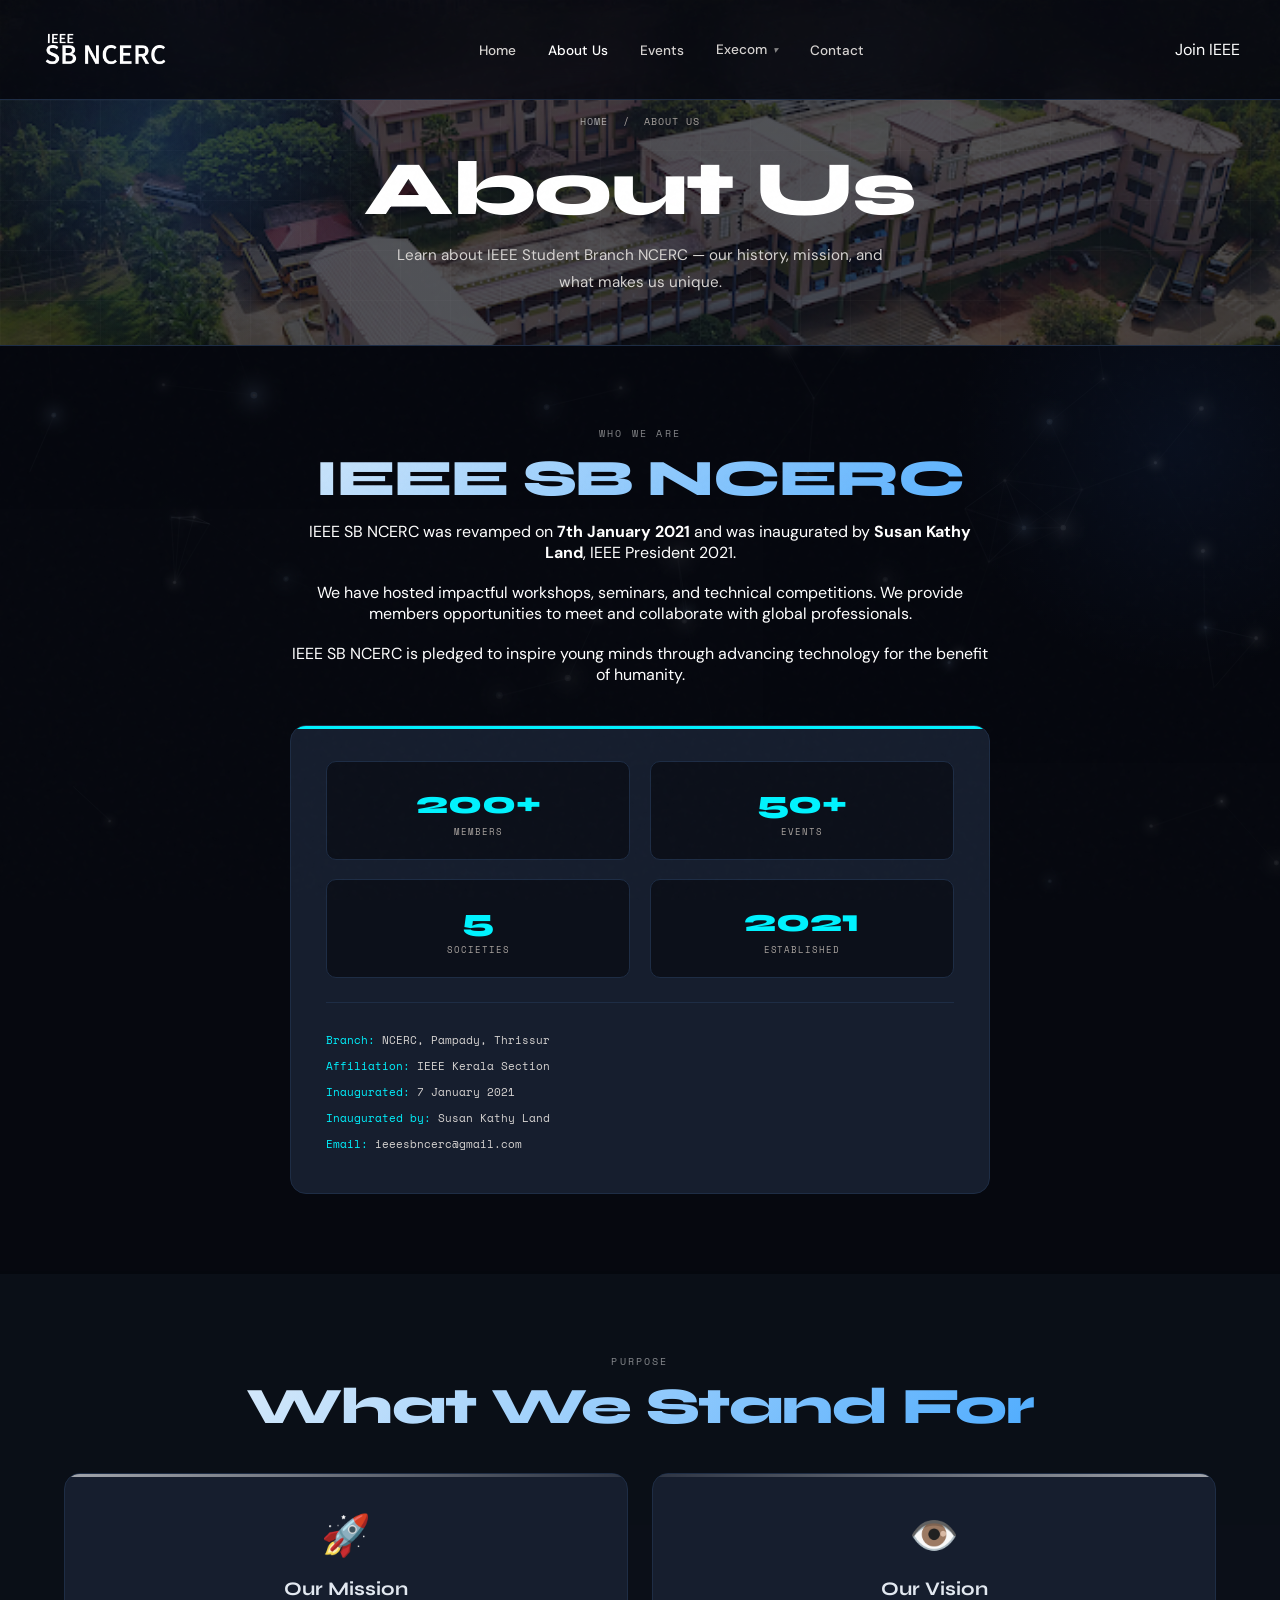
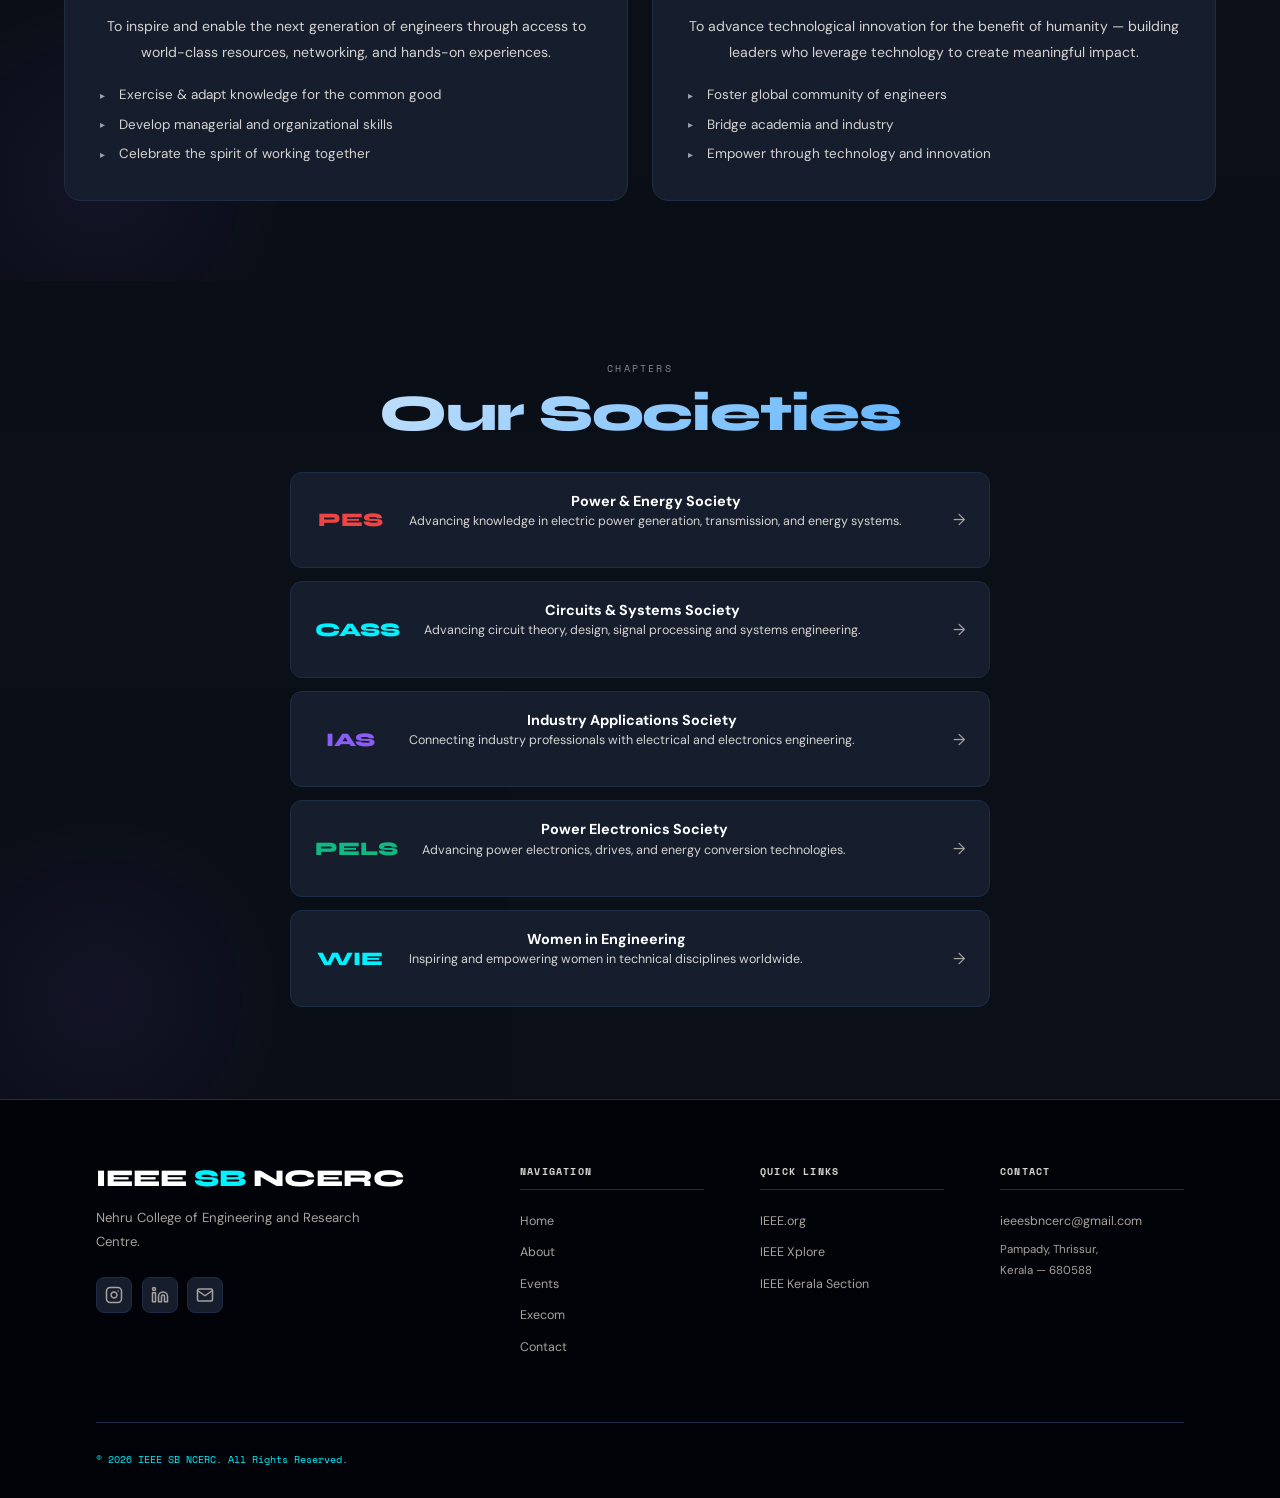
==== commit 84df5210: "Update home page, past and present Execom layouts, and footer icons" ====
--- a/about.html
+++ b/about.html
@@ -22,7 +22,7 @@
 @keyframes heroIn{from{opacity:0;transform:translateY(28px) scale(0.95)}to{opacity:1;transform:translateY(0) scale(1)}}
 
 /* ══ TITLE SHIMMER ══ */
-.section-title{background:linear-gradient(135deg,#f1f5f9 0%,#60a5fa 35%,#a78bfa 55%,#f1f5f9 100%);background-size:250% auto;-webkit-background-clip:text;-webkit-text-fill-color:transparent;background-clip:text;animation:titleShimmer 5s linear infinite;}
+.section-title{background:linear-gradient(135deg,#f1f5f9 0%,#4facfe 35%,#a78bfa 55%,#f1f5f9 100%);background-size:250% auto;-webkit-background-clip:text;-webkit-text-fill-color:transparent;background-clip:text;animation:titleShimmer 5s linear infinite;}
 @keyframes titleShimmer{from{background-position:0% center}to{background-position:250% center}}
 
 /* ══ BG ORBS ══ */
@@ -41,7 +41,7 @@
 .about-stat::before{content:'';position:absolute;inset:0;background:radial-gradient(circle at 50% 50%,rgba(59,130,246,0.12),transparent 70%);opacity:0;transition:opacity .3s;}
 .about-stat:hover::before{opacity:1;}
 .about-stat:hover{transform:translateY(-6px) scale(1.04)!important;border-color:rgba(96,165,250,0.5)!important;box-shadow:0 12px 35px rgba(59,130,246,0.2)!important;}
-.about-stat:hover .num{color:#60a5fa!important;}
+.about-stat:hover .num{color:#4facfe!important;}
 
 /* top bar shimmer */
 .about-card::before{background:linear-gradient(90deg,var(--accent),var(--cyan),var(--purple),var(--accent))!important;background-size:300%!important;animation:barShimmer 4s linear infinite!important;}
@@ -115,8 +115,14 @@
   <a href="index.html">Home</a>
   <a href="about.html" class="active">About Us</a>
   <a href="events.html">Events</a>
-  <a href="team.html">Present (2026)</a>
-  <a href="past-execom.html">Past (2025)</a>
+  <div class="mobile-execom-toggle" id="mobileExecomToggle">
+    <span>Execom</span>
+    <span class="mobile-execom-arrow">▾</span>
+  </div>
+  <div class="mobile-execom-sub" id="mobileExecomSub">
+    <a href="team.html">Present (2026)</a>
+    <a href="past-execom.html">Past (2025)</a>
+  </div>
   <a href="contact.html">Contact</a>
 </div>
 <div class="mobile-backdrop"></div>
@@ -192,10 +198,10 @@
     <h2 class="section-title">Our Societies</h2>
     <div style="max-width:700px;margin:2rem auto 0;">
       <div class="society-row" style="--s-col:#ef4444;"><div class="society-abbr-tag">PES</div><div class="society-row-info"><h4>Power &amp; Energy Society</h4><p>Advancing knowledge in electric power generation, transmission, and energy systems.</p></div><span class="society-arrow">→</span></div>
-      <div class="society-row" style="--s-col:#3b82f6;"><div class="society-abbr-tag">CASS</div><div class="society-row-info"><h4>Circuits &amp; Systems Society</h4><p>Advancing circuit theory, design, signal processing and systems engineering.</p></div><span class="society-arrow">→</span></div>
+      <div class="society-row" style="--s-col:#00f2fe;"><div class="society-abbr-tag">CASS</div><div class="society-row-info"><h4>Circuits &amp; Systems Society</h4><p>Advancing circuit theory, design, signal processing and systems engineering.</p></div><span class="society-arrow">→</span></div>
       <div class="society-row" style="--s-col:#8b5cf6;"><div class="society-abbr-tag">IAS</div><div class="society-row-info"><h4>Industry Applications Society</h4><p>Connecting industry professionals with electrical and electronics engineering.</p></div><span class="society-arrow">→</span></div>
       <div class="society-row" style="--s-col:#10b981;"><div class="society-abbr-tag">PELS</div><div class="society-row-info"><h4>Power Electronics Society</h4><p>Advancing power electronics, drives, and energy conversion technologies.</p></div><span class="society-arrow">→</span></div>
-      <div class="society-row" style="--s-col:#ec4899;"><div class="society-abbr-tag">WIE</div><div class="society-row-info"><h4>Women in Engineering</h4><p>Inspiring and empowering women in technical disciplines worldwide.</p></div><span class="society-arrow">→</span></div>
+      <div class="society-row" style="--s-col:#00f2fe;"><div class="society-abbr-tag">WIE</div><div class="society-row-info"><h4>Women in Engineering</h4><p>Inspiring and empowering women in technical disciplines worldwide.</p></div><span class="society-arrow">→</span></div>
     </div>
   </div>
 </section>
@@ -203,7 +209,17 @@
 <footer>
   <div class="footer-inner">
     <div class="footer-top">
-      <div><div class="footer-brand">IEEE <span>SB</span> NCERC</div><p class="footer-tagline">Nehru College of Engineering and Research Centre.</p><div class="footer-social"><a href="https://www.instagram.com/ieee_sb_ncerc?igsh=YThnZ294OHE1N3Fs" target="_blank" class="social-btn">IG</a><a href="#" class="social-btn">LI</a><a href="mailto:ieeesbncerc@gmail.com" class="social-btn">@</a></div></div>
+      <div><div class="footer-brand">IEEE <span>SB</span> NCERC</div><p class="footer-tagline">Nehru College of Engineering and Research Centre.</p><div class="footer-social">
+          <a href="https://www.instagram.com/ieee_sb_ncerc?igsh=YThnZ294OHE1N3Fs" target="_blank" class="social-btn" aria-label="Instagram">
+            <svg width="18" height="18" viewBox="0 0 24 24" fill="none" stroke="currentColor" stroke-width="2" stroke-linecap="round" stroke-linejoin="round"><rect x="2" y="2" width="20" height="20" rx="5" ry="5"></rect><path d="M16 11.37A4 4 0 1 1 12.63 8 4 4 0 0 1 16 11.37z"></path><line x1="17.5" y1="6.5" x2="17.51" y2="6.5"></line></svg>
+          </a>
+          <a href="https://www.linkedin.com/in/ieee-student-branch-ncerc-702a60202?utm_source=share_via&amp;utm_content=profile&amp;utm_medium=member_android" target="_blank" class="social-btn" aria-label="LinkedIn">
+            <svg width="18" height="18" viewBox="0 0 24 24" fill="none" stroke="currentColor" stroke-width="2" stroke-linecap="round" stroke-linejoin="round"><path d="M16 8a6 6 0 0 1 6 6v7h-4v-7a2 2 0 0 0-2-2 2 2 0 0 0-2 2v7h-4v-7a6 6 0 0 1 6-6z"></path><rect x="2" y="9" width="4" height="12"></rect><circle cx="4" cy="4" r="2"></circle></svg>
+          </a>
+          <a href="mailto:ieeesbncerc@gmail.com" class="social-btn" aria-label="Email">
+            <svg width="18" height="18" viewBox="0 0 24 24" fill="none" stroke="currentColor" stroke-width="2" stroke-linecap="round" stroke-linejoin="round"><path d="M4 4h16c1.1 0 2 .9 2 2v12c0 1.1-.9 2-2 2H4c-1.1 0-2-.9-2-2V6c0-1.1.9-2 2-2z"></path><polyline points="22,6 12,13 2,6"></polyline></svg>
+          </a>
+        </div></div>
       <div class="footer-col"><h4>Navigation</h4><ul><li><a href="index.html">Home</a></li><li><a href="about.html">About</a></li><li><a href="events.html">Events</a></li><li><a href="team.html">Execom</a></li><li><a href="contact.html">Contact</a></li></ul></div>
       <div class="footer-col"><h4>Quick Links</h4><ul><li><a href="https://ieee.org" target="_blank">IEEE.org</a></li><li><a href="https://ieeexplore.ieee.org" target="_blank">IEEE Xplore</a></li><li><a href="https://ieeekerala.org" target="_blank">IEEE Kerala Section</a></li></ul></div>
       <div class="footer-col"><h4>Contact</h4><ul><li><a href="mailto:ieeesbncerc@gmail.com">ieeesbncerc@gmail.com</a></li><li style="color:var(--muted);font-size:.72rem;line-height:1.8;">Pampady, Thrissur,<br>Kerala — 680588</li></ul></div>
--- a/css/style.css
+++ b/css/style.css
@@ -11,16 +11,16 @@
   --surface: #161e2e;
   --border:  #1e2d45;
   --border2: #253550;
-  --accent:  #3b82f6;
-  --accent2: #2563eb;
+  --accent:  #00f2fe; /* Neon Cyan */
+  --accent2: #4facfe;
   --gold:    #f59e0b;
   --green:   #10b981;
   --red:     #ef4444;
-  --purple:  #8b5cf6;
-  --cyan:    #06b6d4;
-  --text:    #fafaf9; /* Warm Ivory White */
-  --text2:   #d6d3d1; /* Warm Stone Silver */
-  --muted:   #a8a29e; /* Warm Muted Tone */
+  --purple:  #ffffff; /* Pure White Glow */
+  --cyan:    #00f2fe;
+  --text:    #ffffff; 
+  --text2:   #d6d3d1;
+  --muted:   #a8a29e;
   --mono:    'Space Mono', monospace;
   --sans:    'DM Sans', sans-serif;
   --display: 'Syne', sans-serif;
@@ -145,9 +145,9 @@
 }
 .glass-card-wonder:hover {
   background: rgba(255, 255, 255, 0.04);
-  border-color: rgba(59, 130, 246, 0.3);
+  border-color: rgba(0, 242, 254, 0.3);
   box-shadow: 
-    0 20px 60px rgba(59, 130, 246, 0.15),
+    0 20px 60px rgba(0, 242, 254, 0.15),
     inset 0 0 30px rgba(59,130,246,0.05);
   transform: translateY(-8px) !important;
   animation-play-state: paused;
@@ -225,6 +225,30 @@
 .mobile-menu a:last-child { border-bottom:none; }
 .mobile-menu a:hover, .mobile-menu a.active { color:#fff; padding-left:0.5rem; }
 
+/* Mobile Execom Accordion */
+.mobile-execom-toggle {
+  font-size:1rem; color:var(--text2); font-family:var(--sans);
+  padding:1rem 0; border-bottom:1px solid var(--border);
+  display:flex; justify-content:space-between; align-items:center;
+  cursor:pointer; transition:color 0.2s;
+}
+.mobile-execom-toggle:hover { color:#fff; }
+.mobile-execom-toggle.open { color:#fff; }
+.mobile-execom-arrow { font-size:0.75rem; transition:transform 0.25s; }
+.mobile-execom-toggle.open .mobile-execom-arrow { transform:rotate(180deg); }
+.mobile-execom-sub {
+  display:none; flex-direction:column;
+  background:rgba(255,255,255,0.03); border-bottom:1px solid var(--border);
+}
+.mobile-execom-sub.open { display:flex; }
+.mobile-execom-sub a {
+  padding:0.7rem 0 0.7rem 1.2rem !important; font-size:0.9rem !important;
+  border-bottom:1px solid rgba(255,255,255,0.05) !important;
+  color:var(--muted) !important;
+}
+.mobile-execom-sub a:last-child { border-bottom:none !important; }
+.mobile-execom-sub a:hover { color:#fff !important; padding-left:1.6rem !important; }
+
 /* Backdrop — blocks all page interaction when menu is open */
 .mobile-backdrop {
   display:none;
@@ -268,7 +292,7 @@
   animation:fadeUp 0.9s var(--ease-human) forwards; opacity:0; animation-delay:0.5s;
 }
 .hero-title .highlight {
-  background: linear-gradient(135deg, #fff 0%, #d4d4d8 40%, #60a5fa 70%, #a78bfa 100%);
+  background: linear-gradient(135deg, #fff 0%, #d4d4d8 40%, #4facfe 70%, #a78bfa 100%);
   -webkit-background-clip: text;
   -webkit-text-fill-color: transparent;
   background-clip: text;
@@ -432,7 +456,7 @@
   transition:all 0.4s cubic-bezier(.34,1.56,.64,1);
   cursor:pointer;
 }
-.execom-card:hover {
+.execom-card:hover, .execom-card.active {
   transform:translateY(-8px);
   box-shadow:0 20px 60px rgba(0,0,0,0.4), 0 0 40px rgba(59,130,246,0.1);
   border-color:var(--accent2);
@@ -442,7 +466,7 @@
   background:linear-gradient(135deg, var(--bg3), var(--surface));
 }
 .execom-photo img { width:100%; height:100%; object-fit:cover; transition:transform 0.5s; }
-.execom-card:hover .execom-photo img { transform:scale(1.08); }
+.execom-card:hover .execom-photo img, .execom-card.active .execom-photo img { transform:scale(1.08); }
 .execom-placeholder {
   width:100%; height:100%; display:flex; align-items:center; justify-content:center;
   font-family:var(--display); font-weight:800; font-size:3rem;
@@ -459,7 +483,7 @@
   position:absolute; inset:0; background:linear-gradient(135deg, transparent 40%, rgba(255,255,255,0.04) 50%, transparent 60%);
   transform:translateX(-100%); transition:transform 0.6s;
 }
-.execom-card:hover .execom-shine { transform:translateX(100%); }
+.execom-card:hover .execom-shine, .execom-card.active .execom-shine { transform:translateX(100%); }
 .execom-info { padding:1.2rem; }
 .execom-role {
   font-family:var(--mono); font-size:0.56rem; letter-spacing:0.14em;
@@ -549,7 +573,7 @@
 .stat-item { display:flex; flex-direction:column; gap:0.4rem; align-items:center; }
 .stat-num {
   font-family:var(--display); font-weight:800; font-size:4rem; line-height:1;
-  background:linear-gradient(135deg, #60a5fa, #a78bfa);
+  background:linear-gradient(135deg, #4facfe, #a78bfa);
   -webkit-background-clip:text; -webkit-text-fill-color:transparent; background-clip:text;
 }
 .stat-label { font-family:var(--mono); font-size:0.65rem; letter-spacing:0.18em; text-transform:uppercase; color:var(--muted); }
@@ -797,19 +821,17 @@
 
 .quote-area { margin-bottom: 2.5rem; }
 .quote-txt {
-  font-family: var(--display); font-weight: 700; font-size: clamp(1.4rem, 2.5vw, 1.8rem);
-  line-height: 1.35; font-style: italic; color: #fff; margin-bottom: 0.8rem;
-  background: linear-gradient(135deg, #fff, #93c5fd, #60a5fa);
-  -webkit-background-clip: text; background-clip: text; -webkit-text-fill-color: transparent;
-}
-.quote-by { font-family: var(--mono); font-size: 0.75rem; color: var(--accent); letter-spacing: 0.2em; text-transform: uppercase; font-weight: 700; }
+  font-family: var(--sans); font-weight: 400; font-size: clamp(1rem, 2vw, 1.2rem);
+  line-height: 1.6; font-style: italic; color: var(--text2); margin-bottom: 0.8rem;
+}
+.quote-by { font-family: var(--sans); font-size: 0.85rem; color: var(--muted); font-weight: 500; }
 
 .box-title {
-  font-family: var(--display); font-weight: 800; font-size: clamp(2.2rem, 4.5vw, 3.2rem);
-  line-height: 0.95; color: #fff; margin-bottom: 1.5rem; letter-spacing: -0.03em;
-}
-.box-title span { color: var(--accent); background: linear-gradient(135deg, #fff, var(--accent)); -webkit-background-clip: text; background-clip: text; -webkit-text-fill-color: transparent; }
-.box-p { font-size: 1rem; line-height: 1.7; color: var(--text2); max-width: 500px; }
+  font-family: var(--sans); font-weight: 600; font-size: clamp(1.4rem, 2.5vw, 2rem);
+  line-height: 1.3; color: var(--text); margin-bottom: 1.5rem;
+}
+.box-title span { color: var(--text); }
+.box-p { font-size: 0.95rem; line-height: 1.75; color: var(--text2); max-width: 500px; }
 
 @media (max-width: 1100px) {
   .box-grid { grid-template-columns: 1fr; gap: 4rem; text-align: center; }
@@ -874,7 +896,7 @@
 .execom-card:hover {
   transform: translateY(-7px) !important;
   box-shadow: 0 16px 48px rgba(0,0,0,0.5) !important;
-  border-color: #3b82f6 !important;
+  border-color: #00f2fe !important;
 }
 .execom-photo {
   width: 100% !important;
@@ -920,7 +942,7 @@
   z-index: 10001 !important;
   transform: scale(1.25) translateY(-20px) !important;
   box-shadow: 
-    0 30px 100px rgba(59, 130, 246, 0.5),
+    0 30px 100px rgba(0, 242, 254, 0.5),
     0 0 40px rgba(255, 255, 255, 0.2) !important;
   border-color: #fff !important;
   transition: all 0.4s cubic-bezier(0.34, 1.56, 0.64, 1) !important;
@@ -938,10 +960,10 @@
 
 /* Specific Society Glows */
 .society-card-active.pes { box-shadow: 0 30px 100px rgba(239, 68, 68, 0.6) !important; }
-.society-card-active.cass { box-shadow: 0 30px 100px rgba(59, 130, 246, 0.6) !important; }
+.society-card-active.cass { box-shadow: 0 30px 100px rgba(0, 242, 254, 0.6) !important; }
 .society-card-active.ias { box-shadow: 0 30px 100px rgba(245, 158, 11, 0.6) !important; }
 .society-card-active.pels { box-shadow: 0 30px 100px rgba(239, 68, 68, 0.6) !important; }
-.society-card-active.wie { box-shadow: 0 30px 100px rgba(236, 72, 153, 0.6) !important; }
+.society-card-active.wie { box-shadow: 0 30px 100px rgba(0, 242, 254, 0.6) !important; }
 
 /* ══ FEATURED EXECOM (COUNSELOR) ══ */
 .featured-execom-section {
@@ -1287,7 +1309,7 @@
 .about-stat .num {
   transition: color 0.3s !important;
 }
-.about-stat:hover .num { color: #60a5fa !important; }
+.about-stat:hover .num { color: #4facfe !important; }
 
 /* ── Ticker glow effect ── */
 .ticker {
@@ -1525,7 +1547,7 @@
   text-align: center !important;
 }
 .hero-title .highlight {
-  background: linear-gradient(135deg,#60a5fa,#a78bfa) !important;
+  background: linear-gradient(135deg,#4facfe,#a78bfa) !important;
   -webkit-background-clip: text !important;
   -webkit-text-fill-color: transparent !important;
   background-clip: text !important;
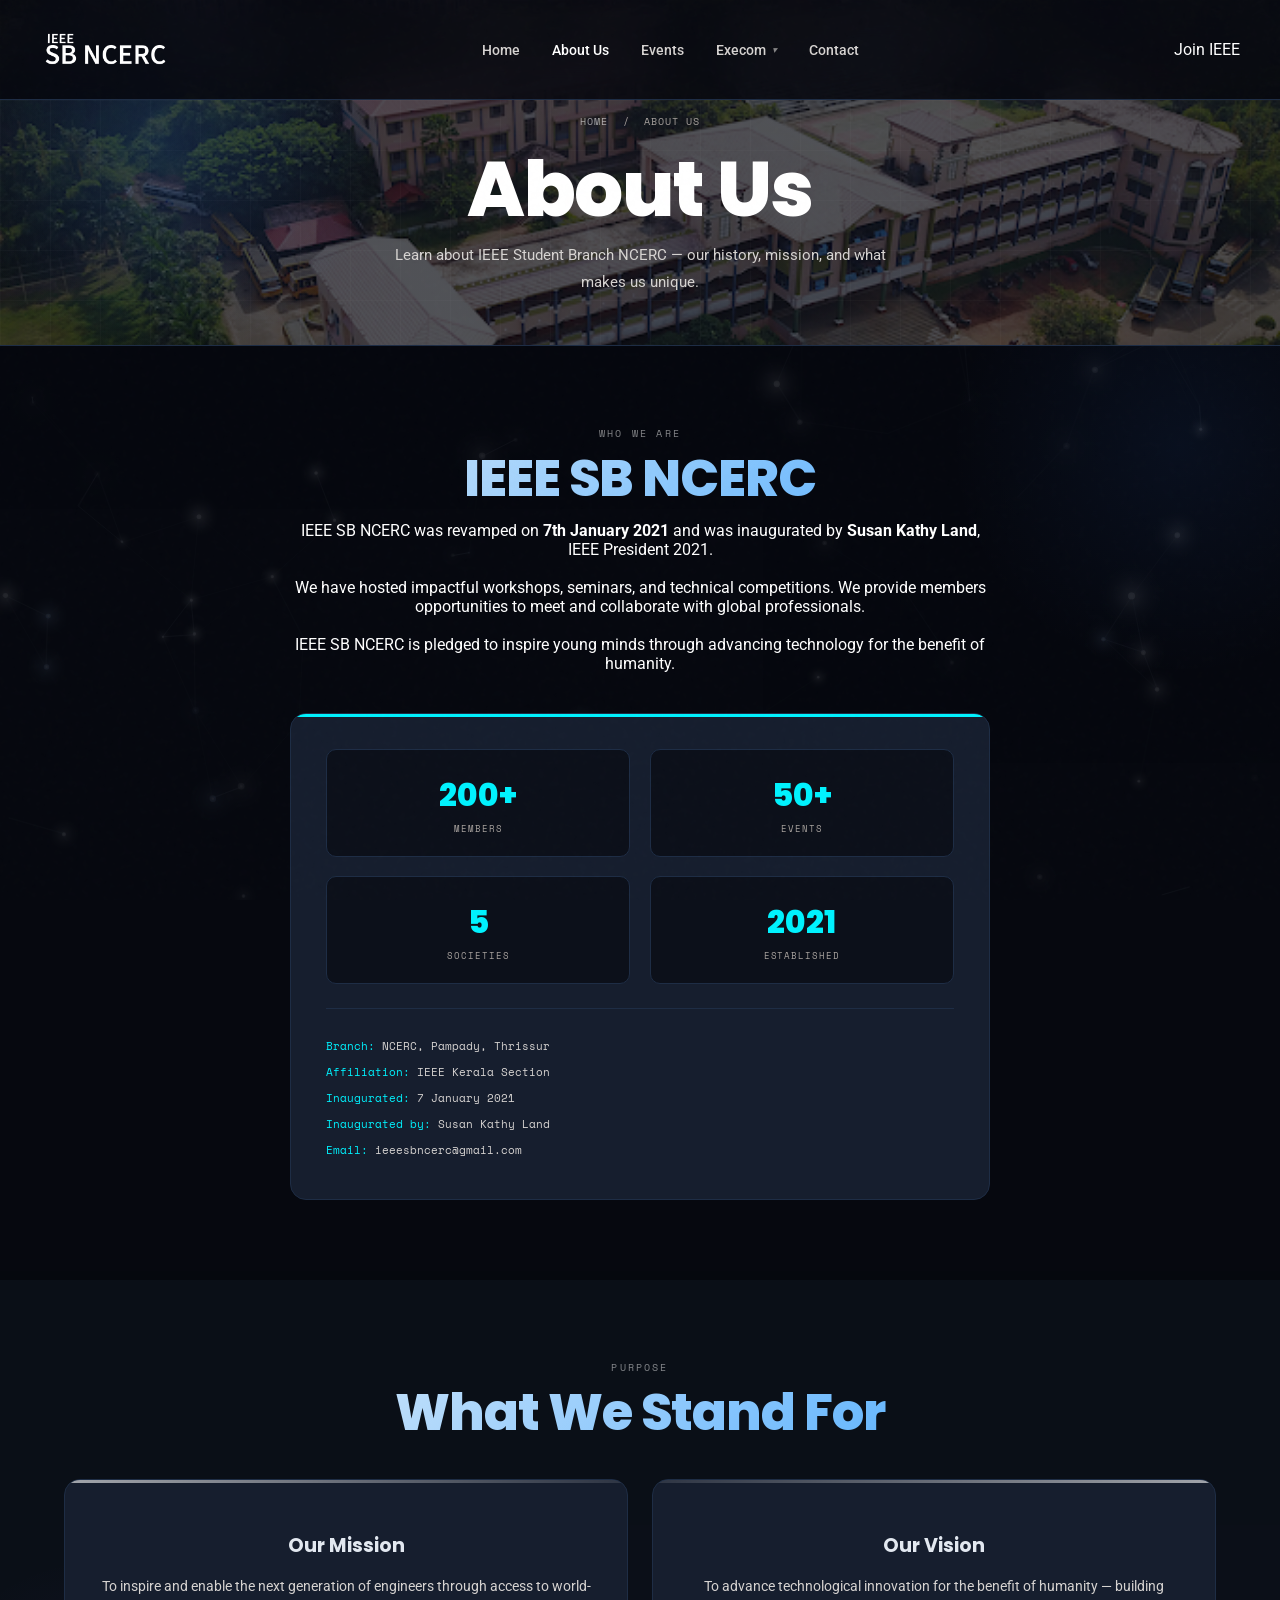
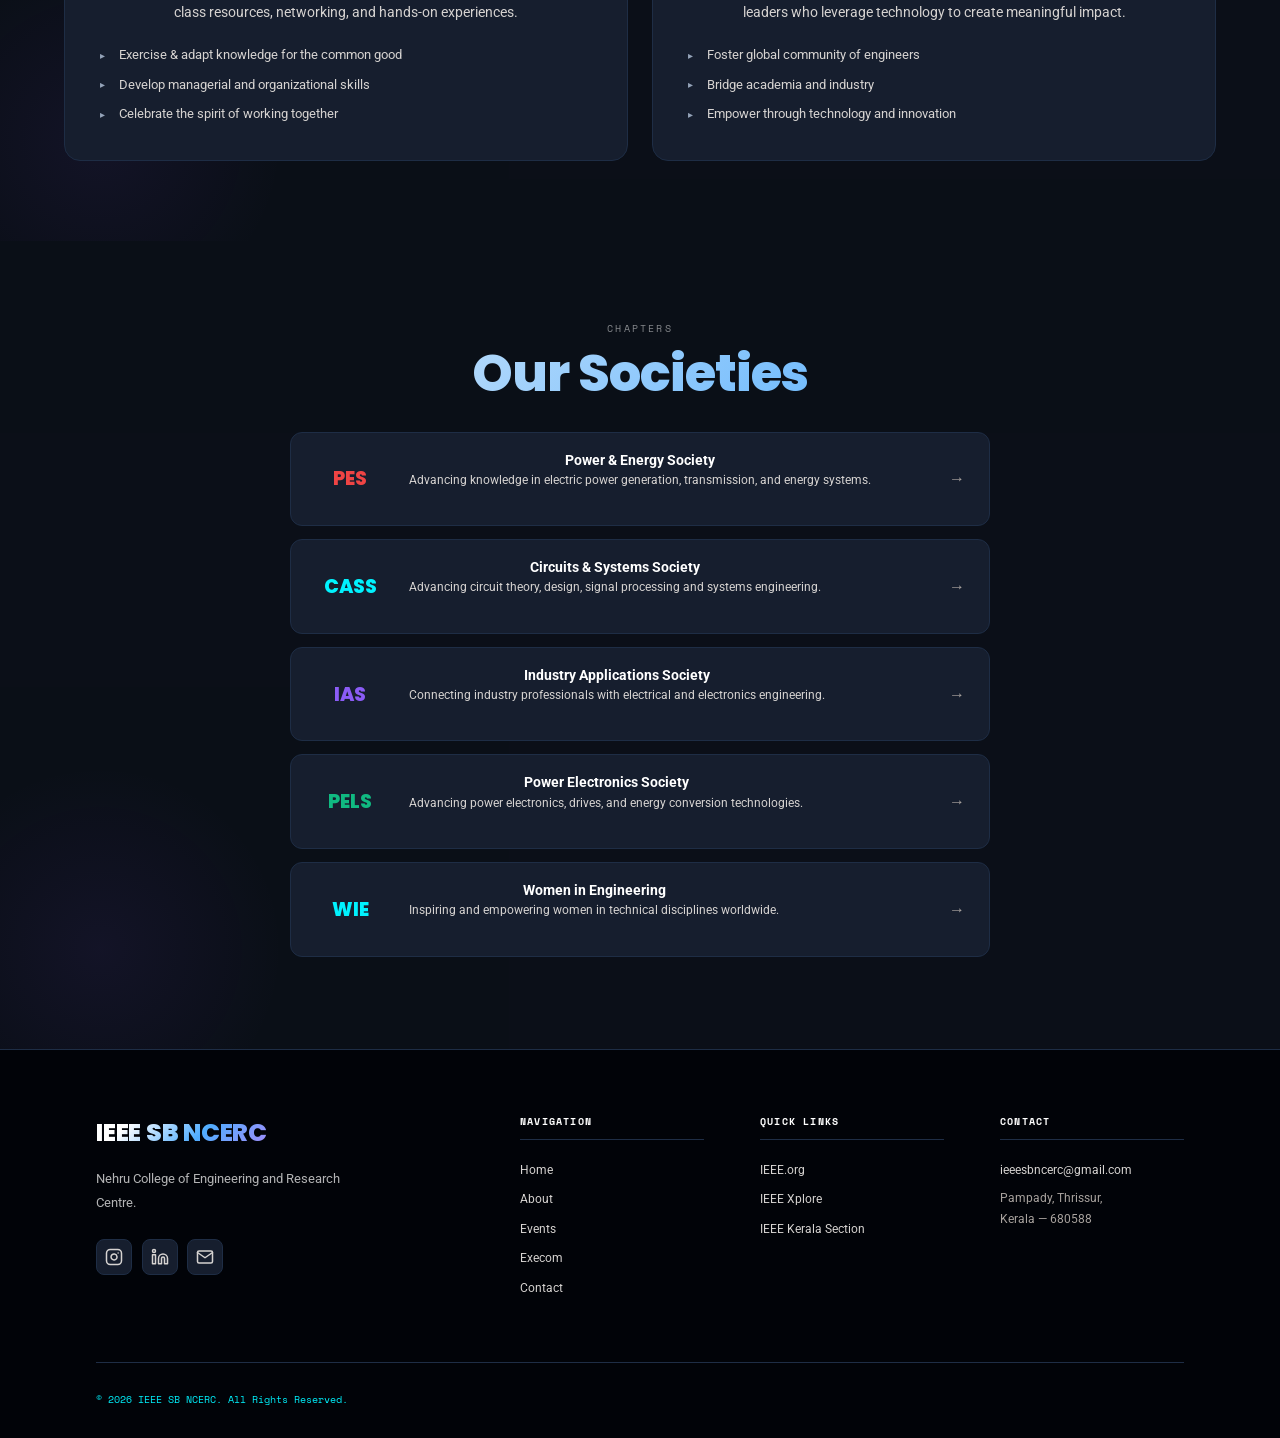
==== commit 3476a436: "Standardized fonts, optimized CTA visibility, and improved page performance with lazy loading and sn" ====
--- a/about.html
+++ b/about.html
@@ -169,7 +169,7 @@
     <h2 class="section-title">What We Stand For</h2>
     <div class="mv-grid">
       <div class="mv-card mv-card-mission">
-        <span class="mv-icon">🚀</span>
+        <span class="mv-icon"></span>
         <div class="mv-heading">Our Mission</div>
         <p class="mv-text">To inspire and enable the next generation of engineers through access to world-class resources, networking, and hands-on experiences.</p>
         <ul class="mv-list">
@@ -179,7 +179,7 @@
         </ul>
       </div>
       <div class="mv-card mv-card-vision" id="vision">
-        <span class="mv-icon">👁️</span>
+        <span class="mv-icon"></span>
         <div class="mv-heading">Our Vision</div>
         <p class="mv-text">To advance technological innovation for the benefit of humanity — building leaders who leverage technology to create meaningful impact.</p>
         <ul class="mv-list">
--- a/css/style.css
+++ b/css/style.css
@@ -2,7 +2,7 @@
    IEEE SB NCERC — Full Site Animated
    Dark premium theme — animations everywhere
    ============================================ */
-@import url('https://fonts.googleapis.com/css2?family=Space+Mono:wght@400;700&family=Syne:wght@400;600;700;800&family=DM+Sans:wght@300;400;500;600;700&display=swap');
+@import url('https://fonts.googleapis.com/css2?family=Poppins:wght@400;600;700;800&family=Roboto:wght@300;400;500;700&family=Space+Mono:wght@400;700&display=swap');
 
 :root {
   --bg:      #06080f;
@@ -22,8 +22,8 @@
   --text2:   #d6d3d1;
   --muted:   #a8a29e;
   --mono:    'Space Mono', monospace;
-  --sans:    'DM Sans', sans-serif;
-  --display: 'Syne', sans-serif;
+  --sans:    'Roboto', sans-serif;
+  --display: 'Poppins', sans-serif;
   --radius:  12px;
   --nav-h:   66px;
   --ease-human: cubic-bezier(0.4, 0, 0.2, 1);
@@ -289,7 +289,7 @@
   line-height:1.05; color:#fff; max-width:800px;
   text-shadow:0 0 80px rgba(59,130,246,0.25);
   letter-spacing:-0.04em; /* Tighter tracking for impact */
-  animation:fadeUp 0.9s var(--ease-human) forwards; opacity:0; animation-delay:0.5s;
+  animation:fadeUp 0.9s var(--ease-human) forwards; opacity:0; animation-delay:0.1s;
 }
 .hero-title .highlight {
   background: linear-gradient(135deg, #fff 0%, #d4d4d8 40%, #4facfe 70%, #a78bfa 100%);
@@ -301,11 +301,11 @@
   font-size:clamp(0.95rem, 1.8vw, 1.15rem); color:var(--text2);
   max-width:620px; line-height:1.75; margin-bottom:2.5rem;
   letter-spacing:0.03em; /* More breathable subtext */
-  animation:fadeUp 0.9s var(--ease-human) forwards; opacity:0; animation-delay:0.7s;
+  animation:fadeUp 0.9s var(--ease-human) forwards; opacity:0; animation-delay:0.2s;
 }
 .hero-cta {
   display:flex; gap:1rem; margin-top:2.5rem; flex-wrap:wrap; justify-content:center;
-  animation:fadeUp 0.9s ease forwards; opacity:0; animation-delay:0.9s;
+  animation:fadeUp 0.9s ease forwards; opacity:0; animation-delay:0.3s;
 }
 .btn-hero-primary {
   font-family:var(--sans); font-size:0.85rem; font-weight:600;
@@ -661,15 +661,28 @@
 footer { background:#020408; border-top:1px solid var(--border); padding:5rem 2.5rem 2.5rem; position:relative; z-index:1; }
 .footer-inner { max-width:1200px; margin:0 auto; }
 .footer-top { display:grid; grid-template-columns:2fr 1fr 1fr 1fr; gap:3.5rem; margin-bottom:3.5rem; }
-.footer-brand { font-family:var(--display); font-weight:800; font-size:1.5rem; color:#fff; margin-bottom:0.8rem; }
-.footer-brand span { color:var(--accent); }
-.footer-tagline { font-size:0.82rem; color:var(--muted); line-height:1.8; margin-bottom:1.5rem; max-width:280px; }
+.footer-brand { 
+  font-family: var(--display); 
+  font-weight: 800; 
+  font-size: 1.55rem; 
+  letter-spacing: -0.01em; 
+  margin-bottom: 1rem; 
+  background: linear-gradient(135deg, #fff 20%, #4facfe 60%, #a78bfa 100%);
+  -webkit-background-clip: text;
+  -webkit-text-fill-color: transparent;
+  background-clip: text;
+  display: inline-block;
+  transition: transform 0.3s ease;
+}
+.footer-brand:hover { transform: scale(1.02); }
+.footer-brand span { font-weight: 900; }
+.footer-tagline { font-size:0.82rem; color:rgba(255,255,255,0.7); line-height:1.8; margin-bottom:1.5rem; max-width:280px; }
 .footer-social { display:flex; gap:0.6rem; }
-.social-btn { width:36px; height:36px; background:var(--surface); border:1px solid var(--border); border-radius:8px; display:flex; align-items:center; justify-content:center; font-family:var(--mono); font-size:0.6rem; color:var(--muted); transition:all 0.2s; }
+.social-btn { width:36px; height:36px; background:var(--surface); border:1px solid var(--border); border-radius:8px; display:flex; align-items:center; justify-content:center; font-family:var(--mono); font-size:0.6rem; color:var(--text2); transition:all 0.2s; }
 .social-btn:hover { background:var(--accent); color:#fff; border-color:var(--accent); transform:translateY(-2px); }
-.footer-col h4 { font-family:var(--mono); font-size:0.62rem; letter-spacing:0.12em; text-transform:uppercase; color:var(--text2); margin-bottom:1.2rem; padding-bottom:0.6rem; border-bottom:1px solid var(--border); }
+.footer-col h4 { font-family:var(--mono); font-size:0.62rem; letter-spacing:0.12em; text-transform:uppercase; color:#fff; margin-bottom:1.2rem; padding-bottom:0.6rem; border-bottom:1px solid var(--border); }
 .footer-col ul li { margin-bottom:0.65rem; }
-.footer-col ul li a { font-size:0.78rem; color:var(--muted); transition:color 0.2s; }
+.footer-col ul li a { font-size:0.78rem; color:var(--text2); transition:color 0.2s; }
 .footer-col ul li a:hover { color:var(--accent); }
 .footer-bottom { border-top:1px solid var(--border); padding-top:1.8rem; display:flex; justify-content:space-between; align-items:center; flex-wrap:wrap; gap:1rem; font-family:var(--mono); font-size:0.6rem; color:var(--muted); }
 .footer-bottom span { color:var(--accent); }
@@ -744,7 +757,7 @@
 .poster-tagline { font-family:var(--mono); font-size:0.58rem; color:rgba(255,255,255,0.4); letter-spacing:0.12em; text-transform:uppercase; }
 
 /* ── STUNNING ANNOUNCEMENT BOX (Bento Redesign) ── */
-#announcement-section { padding: 10rem 2.5rem; position: relative; overflow: hidden; background: #06080f; }
+#announcement-section { padding: 4rem 2.5rem; position: relative; overflow: hidden; background: #06080f; }
 .stunning-box {
   max-width: 1240px; margin: 0 auto; padding: 5rem;
   border-radius: 40px; border: 1px solid rgba(255, 255, 255, 0.1);
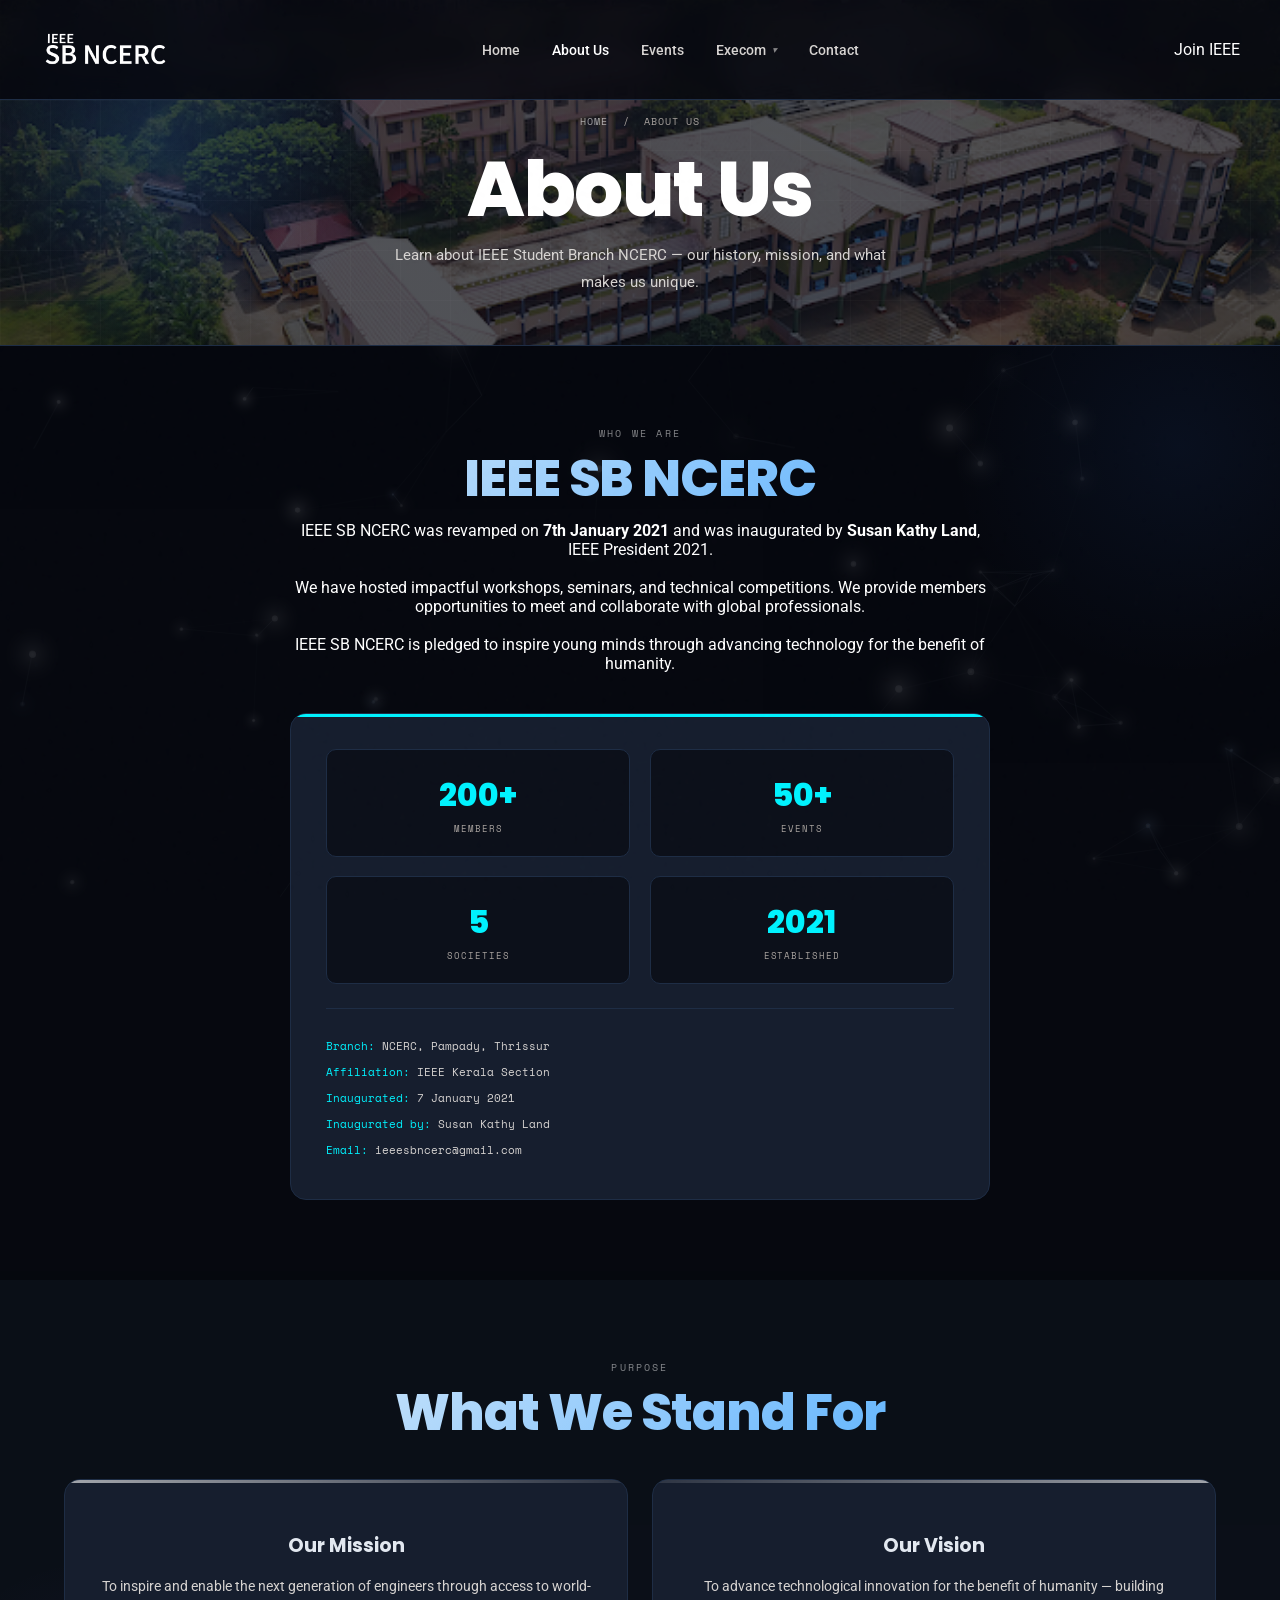
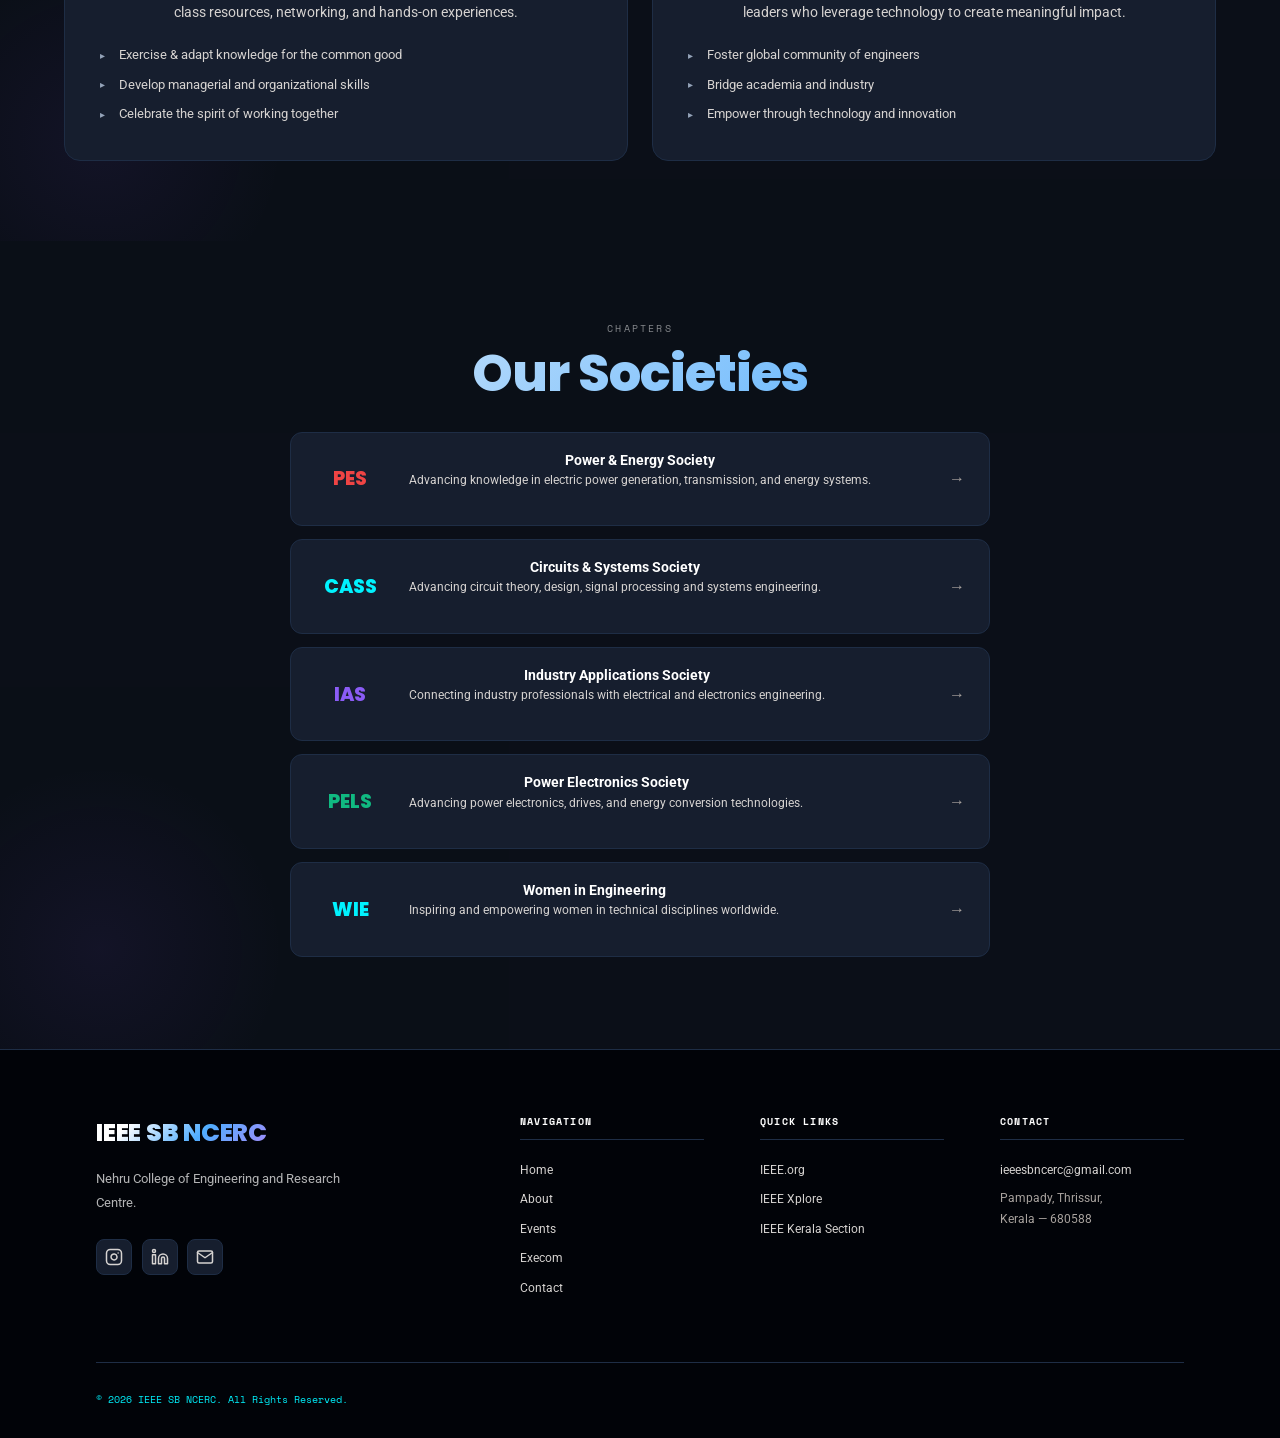
==== commit c27babdd: "Optimize image loading, instant nav, reduce CSS blur and noise overhead" ====
--- a/about.html
+++ b/about.html
@@ -146,10 +146,10 @@
     <div style="max-width:700px;margin:2.5rem auto 0;">
       <div class="about-card">
         <div class="about-stat-grid">
-          <div class="about-stat"><div class="num">200+</div><div class="lbl">Members</div></div>
-          <div class="about-stat"><div class="num">50+</div><div class="lbl">Events</div></div>
-          <div class="about-stat"><div class="num">5</div><div class="lbl">Societies</div></div>
-          <div class="about-stat"><div class="num">2021</div><div class="lbl">Established</div></div>
+          <div class="about-stat magnetic"><div class="num">200+</div><div class="lbl">Members</div></div>
+          <div class="about-stat magnetic"><div class="num">50+</div><div class="lbl">Events</div></div>
+          <div class="about-stat magnetic"><div class="num">5</div><div class="lbl">Societies</div></div>
+          <div class="about-stat magnetic"><div class="num">2021</div><div class="lbl">Established</div></div>
         </div>
         <div class="about-founded" style="text-align:left;">
           <span>Branch:</span> NCERC, Pampady, Thrissur<br>
--- a/css/style.css
+++ b/css/style.css
@@ -39,16 +39,20 @@
 ul { list-style:none; }
 
 /* Human touch: Subtle film grain texture & Atmospheric Light Leaks */
+/* Optimized: Reduced filter complexity and disabled on mobile for performance */
 body::after {
   content: "";
   position: fixed;
   inset: 0;
   width: 100%;
   height: 100%;
-  background-image: url("data:image/svg+xml,%3Csvg viewBox='0 0 200 200' xmlns='http://www.w3.org/2000/svg'%3E%3Cfilter id='noiseFilter'%3E%3CfeTurbulence type='fractalNoise' baseFrequency='0.65' numOctaves='3' stitchTiles='stitch'/%3E%3C/filter%3E%3Crect width='100%25' height='100%25' filter='url(%23noiseFilter)'/%3E%3C/svg%3E");
-  opacity: 0.012;
+  background-image: url("data:image/svg+xml,%3Csvg viewBox='0 0 200 200' xmlns='http://www.w3.org/2000/svg'%3E%3Cfilter id='noiseFilter'%3E%3CfeTurbulence type='fractalNoise' baseFrequency='0.65' numOctaves='1' stitchTiles='stitch'/%3E%3C/filter%3E%3Crect width='100%25' height='100%25' filter='url(%23noiseFilter)'/%3E%3C/svg%3E");
+  opacity: 0.01;
   pointer-events: none;
   z-index: 9999;
+}
+@media (max-width: 768px) {
+  body::after { display: none; }
 }
 
 /* Atmospheric Glows (Wonderland Light Leaks) */
@@ -83,7 +87,7 @@
 .page-loader {
   position:fixed; inset:0; background:var(--bg); z-index:10000;
   display:flex; align-items:center; justify-content:center;
-  transition:opacity 0.6s ease, visibility 0.6s;
+  transition:opacity 0.2s ease, visibility 0.2s;
 }
 .page-loader.hidden { opacity:0; visibility:hidden; pointer-events:none; }
 .loader-text {
@@ -105,9 +109,10 @@
   display:flex; align-items:center; justify-content:space-between;
   padding:0 2.5rem;
   background:rgba(6,8,15,0.85);
-  backdrop-filter:blur(20px);
+  backdrop-filter:blur(12px); /* Reduced from 20px */
+  -webkit-backdrop-filter:blur(12px);
   border-bottom:1px solid var(--border);
-  transition:all 0.3s;
+  transition:all 0.15s;
 }
 #navbar.scrolled { background:rgba(6,8,15,0.97); box-shadow:0 4px 30px rgba(0,0,0,0.5); height:80px; }
 .nav-brand {
@@ -115,7 +120,7 @@
   color:#fff; letter-spacing:0.04em; display:flex; align-items:center; gap:0.6rem;
 }
 .nav-brand-dot { width:8px; height:8px; background:var(--accent); border-radius:50%; animation:pulse 2s infinite; flex-shrink:0; }
-.nav-logo-img { height:85px; width:auto; max-width:100%; object-fit:contain; display:block; transition:height 0.3s; }
+.nav-logo-img { height:85px; width:auto; max-width:100%; object-fit:contain; display:block; transition:height 0.15s; }
 #navbar.scrolled .nav-logo-img { height:65px; }
 @keyframes pulse { 0%,100%{opacity:1;transform:scale(1)} 50%{opacity:0.5;transform:scale(0.8)} }
 .nav-links { display:flex; align-items:center; gap:2rem; }
@@ -140,7 +145,7 @@
   box-shadow: 
     0 10px 40px rgba(0,0,0,0.2),
     inset 0 0 20px rgba(255,255,255,0.02);
-  transition: all 0.4s var(--ease-human);
+  transition: all 0.2s var(--ease-human);
   animation: gentleFloat 8s infinite ease-in-out;
 }
 .glass-card-wonder:hover {
@@ -159,7 +164,7 @@
 }
 
 
-.reveal-stagger { opacity: 0; transform: translateY(40px); transition: all 0.8s var(--ease-human); }
+.reveal-stagger { opacity: 0; transform: translateY(40px); transition: all 0.4s var(--ease-human); }
 .reveal-stagger.visible { opacity: 1; transform: translateY(0); }
 
 .btn-join-nav:hover { background:var(--accent2); box-shadow:0 0 30px rgba(59,130,246,0.5); transform:translateY(-1px); }
@@ -183,13 +188,13 @@
 }
 .dropdown-content a::after { display:none !important; }
 .dropdown-content a:hover { background:rgba(255,255,255,0.06); color:#fff !important; padding-left:1.5rem; }
-.dropdown:hover .dropdown-content { display:block; animation:navFadeUp 0.3s ease forwards; }
+.dropdown:hover .dropdown-content { display:block; animation:navFadeUp 0.15s ease forwards; }
 @keyframes navFadeUp { from{opacity:0;transform:translateX(-50%) translateY(10px)} to{opacity:1;transform:translateX(-50%) translateY(0)} }
 .dropbtn { display:flex; align-items:center; gap:0.4rem; }
 .dropbtn i { font-size:0.6rem; opacity:0.6; transition:transform 0.3s; }
 .dropdown:hover .dropbtn i { transform:rotate(180deg); opacity:1; }
 .hamburger { display:none; flex-direction:column; gap:5px; cursor:pointer; }
-.hamburger span { display:block; width:22px; height:1.5px; background:var(--text2); transition:all 0.3s; }
+.hamburger span { display:block; width:22px; height:1.5px; background:var(--text2); transition:all 0.1s; }
 .hamburger.open span:nth-child(1) { transform:translateY(6.5px) rotate(45deg); }
 .hamburger.open span:nth-child(2) { opacity:0; }
 .hamburger.open span:nth-child(3) { transform:translateY(-6.5px) rotate(-45deg); }
@@ -234,7 +239,7 @@
 }
 .mobile-execom-toggle:hover { color:#fff; }
 .mobile-execom-toggle.open { color:#fff; }
-.mobile-execom-arrow { font-size:0.75rem; transition:transform 0.25s; }
+.mobile-execom-arrow { font-size:0.75rem; transition:transform 0.1s; }
 .mobile-execom-toggle.open .mobile-execom-arrow { transform:rotate(180deg); }
 .mobile-execom-sub {
   display:none; flex-direction:column;
@@ -280,7 +285,7 @@
   padding:0.4rem 1.2rem; border-radius:100px;
   font-family:var(--mono); font-size:0.65rem; color:var(--accent);
   text-transform:uppercase; letter-spacing:0.18em;
-  margin-bottom:2rem; animation:fadeDown 0.8s var(--ease-human) forwards;
+  margin-bottom:2rem; animation:fadeDown 0.4s var(--ease-human) forwards;
 }
 .hero-badge-dot { width:6px; height:6px; background:var(--accent); border-radius:50%; animation:pulse 1.5s infinite; }
 .hero-title {
@@ -289,7 +294,7 @@
   line-height:1.05; color:#fff; max-width:800px;
   text-shadow:0 0 80px rgba(59,130,246,0.25);
   letter-spacing:-0.04em; /* Tighter tracking for impact */
-  animation:fadeUp 0.9s var(--ease-human) forwards; opacity:0; animation-delay:0.1s;
+  animation:fadeUp 0.5s var(--ease-human) forwards; opacity:0; animation-delay:0.1s;
 }
 .hero-title .highlight {
   background: linear-gradient(135deg, #fff 0%, #d4d4d8 40%, #4facfe 70%, #a78bfa 100%);
@@ -318,7 +323,8 @@
   font-family:var(--sans); font-size:0.85rem; font-weight:600;
   padding:0.85rem 2.2rem; background:rgba(255,255,255,0.05); color:#fff;
   border-radius:8px; border:1.5px solid rgba(255,255,255,0.2); cursor:pointer; transition:all 0.25s;
-  backdrop-filter:blur(8px);
+  backdrop-filter:blur(4px); /* Reduced from 8px */
+  -webkit-backdrop-filter:blur(4px);
 }
 .btn-hero-outline:hover { background:rgba(255,255,255,0.12); border-color:rgba(255,255,255,0.5); }
 .hero-scroll {
@@ -442,6 +448,37 @@
     height: 150px;
     padding: 1rem;
   }
+}
+
+/* CUSTOM CURSOR REMOVED */
+
+/* ── SCROLL PROGRESS ── */
+#scroll-progress {
+  position: fixed; top: 0; left: 0; width: 0%; height: 3px;
+  background: linear-gradient(90deg, var(--accent), var(--accent2));
+  z-index: 10000; transition: width 0.1s;
+}
+
+/* ── BACK TO TOP ── */
+#back-to-top {
+  position: fixed; bottom: 2rem; right: 2rem;
+  width: 50px; height: 50px; background: var(--surface);
+  border: 1px solid var(--border); border-radius: 50%;
+  display: flex; align-items: center; justify-content: center;
+  color: var(--text); cursor: pointer; opacity: 0; visibility: hidden;
+  transition: all 0.3s var(--ease-human); z-index: 499;
+  transform: translateY(20px);
+}
+#back-to-top.visible { opacity: 1; visibility: visible; transform: translateY(0); }
+#back-to-top:hover { background: var(--accent); color: #fff; transform: translateY(-5px); box-shadow: 0 10px 30px rgba(0, 242, 254, 0.3); }
+
+/* ── MAGNETIC UTILITY ── */
+.magnetic { display: inline-block; transition: transform 0.3s cubic-bezier(0.23, 1, 0.32, 1); }
+
+/* ── REFINED REVEAL ANIMATIONS ── */
+.reveal, .reveal-left, .reveal-right, .reveal-scale {
+  transition-duration: 0.4s !important;
+  transition-timing-function: cubic-bezier(0.16, 1, 0.3, 1) !important;
 }
 
 /* ── EXECOM CARDS ── */
@@ -2083,7 +2120,7 @@
 .reveal, .reveal-left, .reveal-right, .reveal-scale {
   opacity: 1 !important;
   transform: none !important;
-  transition: opacity 0.6s ease, transform 0.6s ease !important;
+  transition: opacity 0.3s ease, transform 0.3s ease !important;
 }
 /* But keep hero animations working */
 #hero .hero-badge,
@@ -2103,7 +2140,7 @@
   height: 100vh;
   background: var(--bg2);
   z-index: 2000;
-  transition: right 0.6s cubic-bezier(0.4, 0, 0.2, 1);
+  transition: right 0.3s cubic-bezier(0.4, 0, 0.2, 1);
   box-shadow: -10px 0 40px rgba(0,0,0,0.8);
   display: flex;
   flex-direction: column;
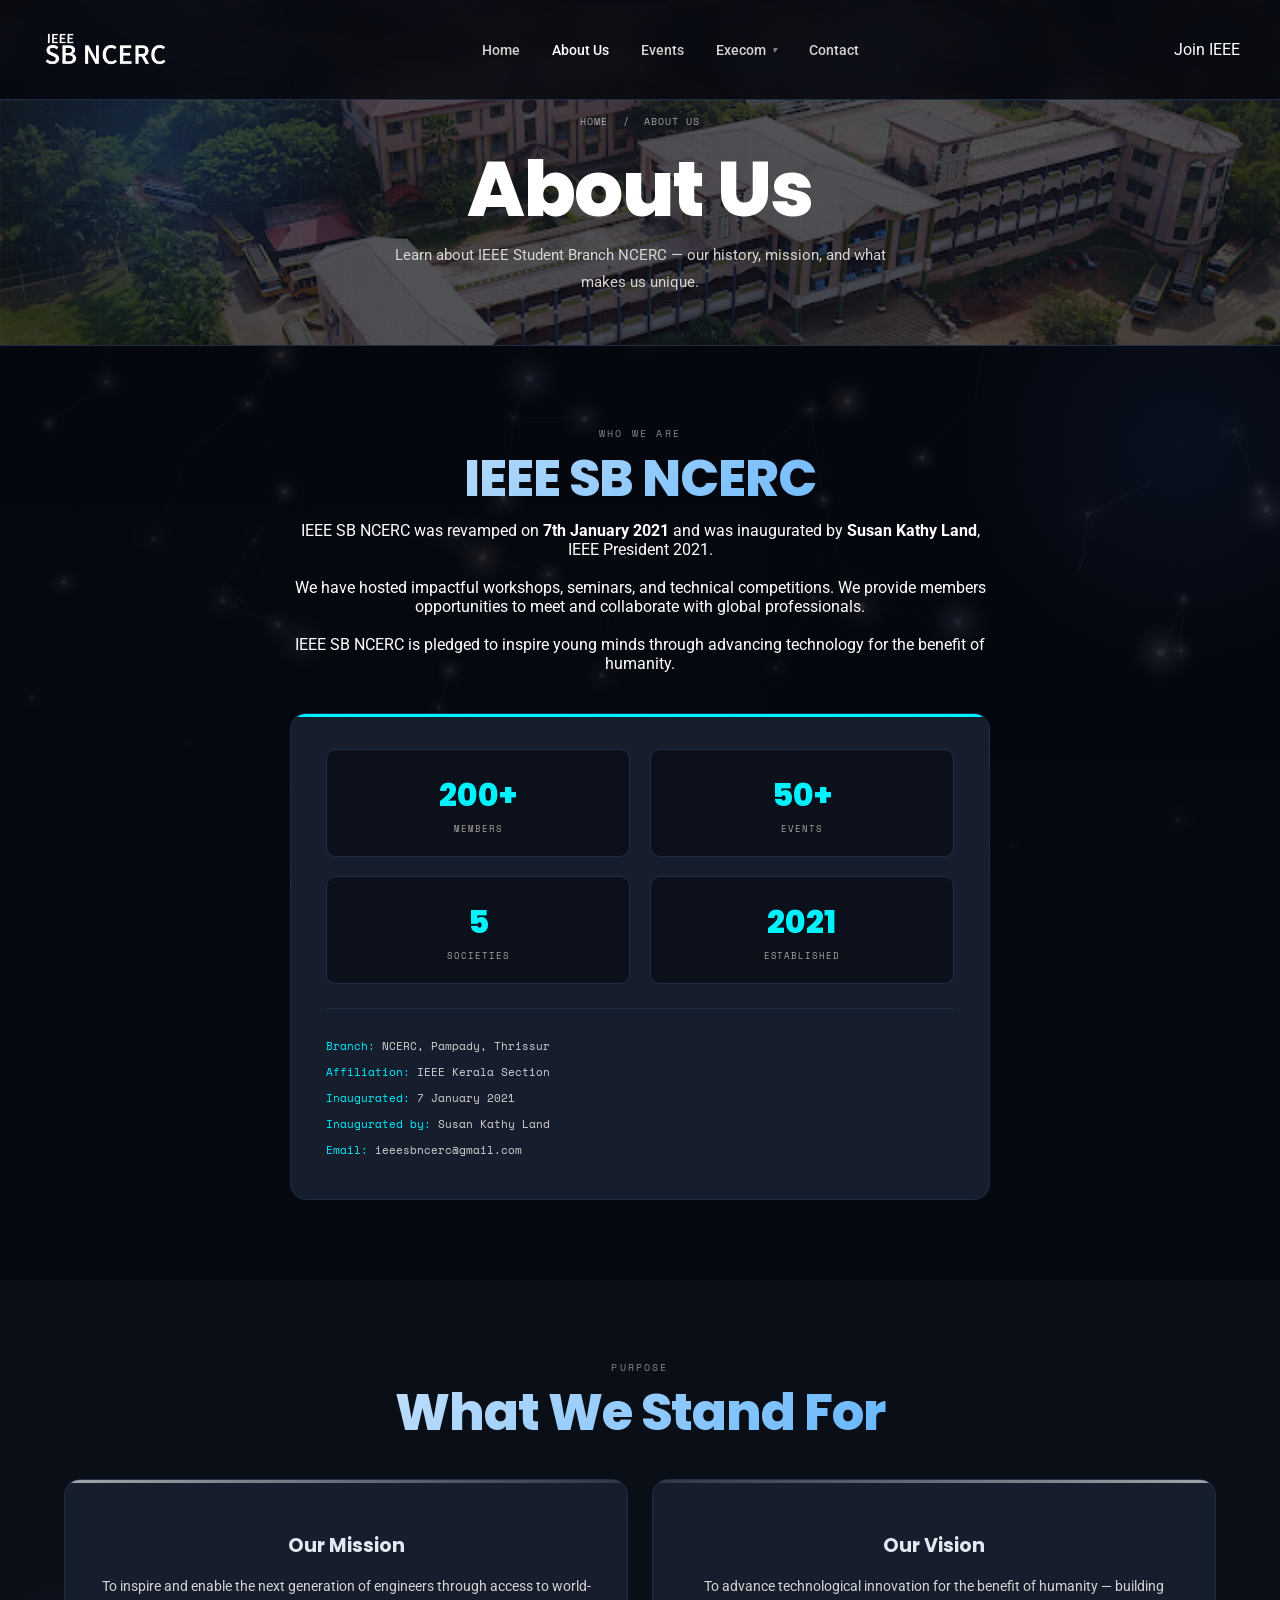
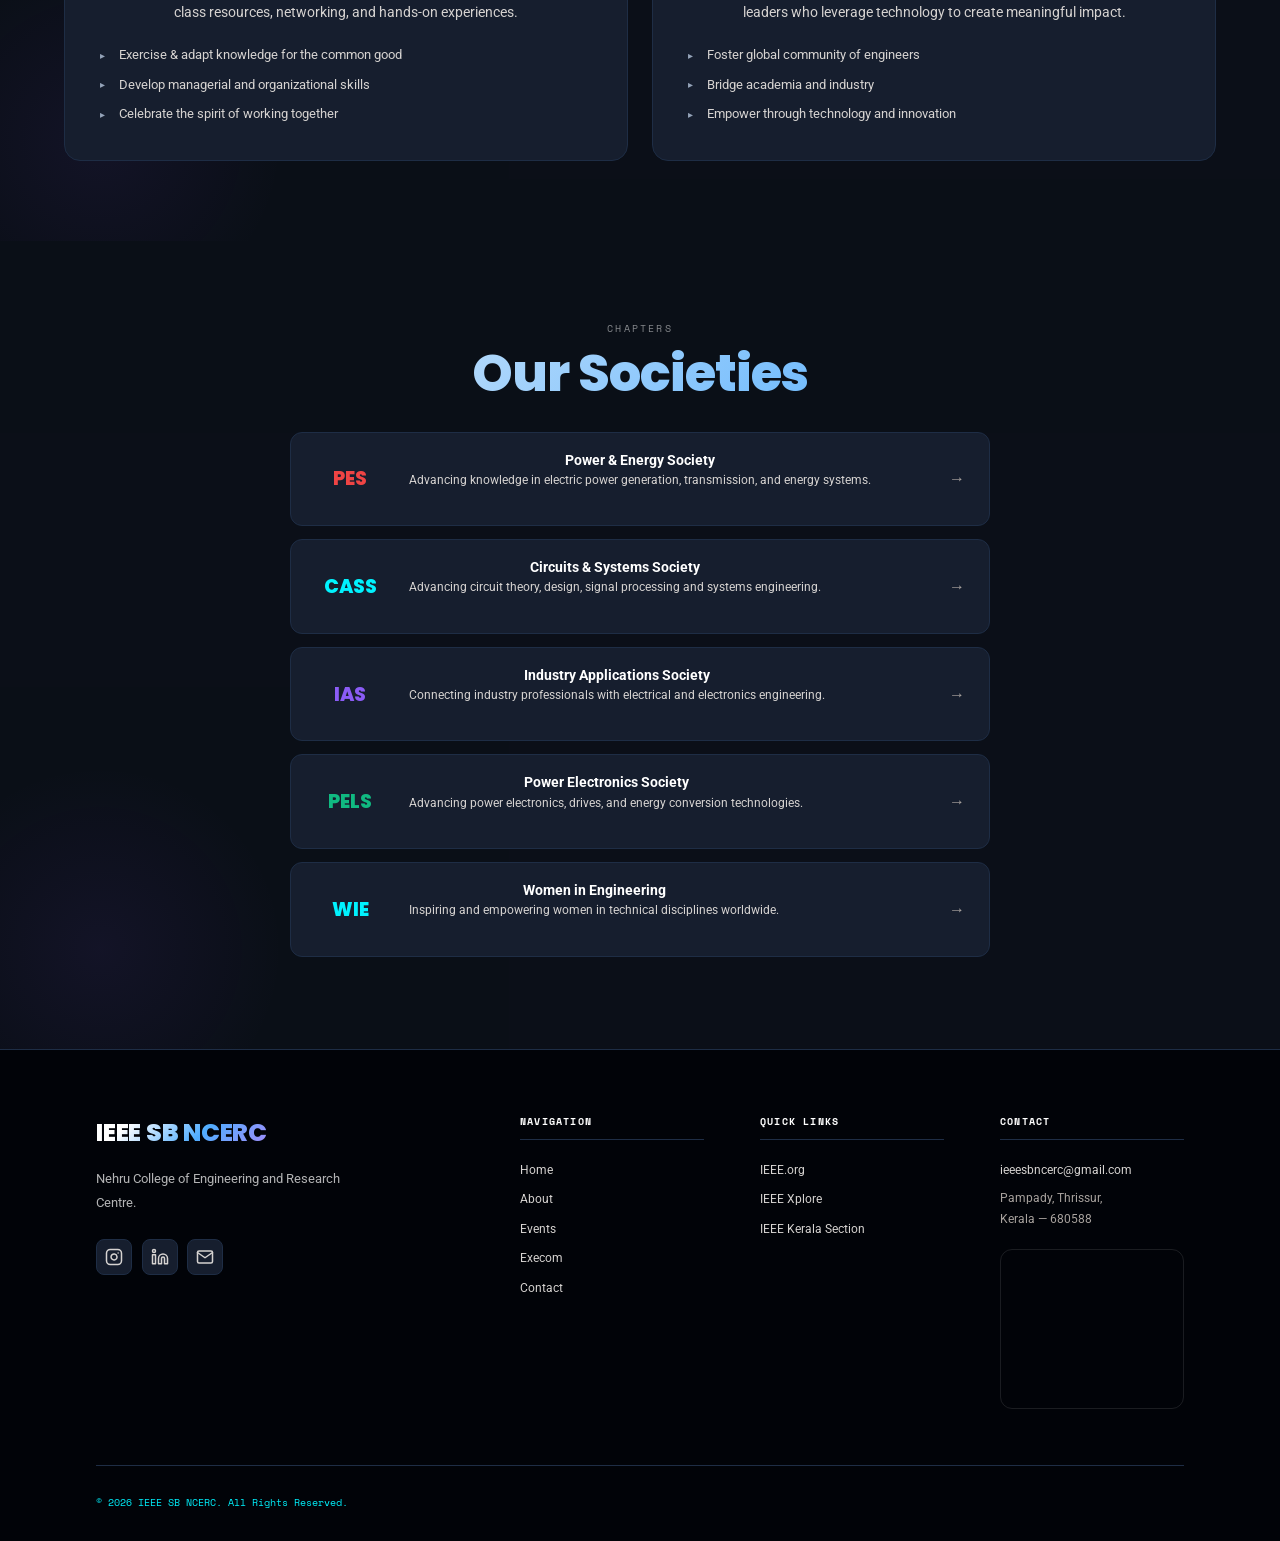
==== commit 56ddaae1: "Add map to all page footers; increase hero title size on mobile" ====
--- a/about.html
+++ b/about.html
@@ -222,7 +222,11 @@
         </div></div>
       <div class="footer-col"><h4>Navigation</h4><ul><li><a href="index.html">Home</a></li><li><a href="about.html">About</a></li><li><a href="events.html">Events</a></li><li><a href="team.html">Execom</a></li><li><a href="contact.html">Contact</a></li></ul></div>
       <div class="footer-col"><h4>Quick Links</h4><ul><li><a href="https://ieee.org" target="_blank">IEEE.org</a></li><li><a href="https://ieeexplore.ieee.org" target="_blank">IEEE Xplore</a></li><li><a href="https://ieeekerala.org" target="_blank">IEEE Kerala Section</a></li></ul></div>
-      <div class="footer-col"><h4>Contact</h4><ul><li><a href="mailto:ieeesbncerc@gmail.com">ieeesbncerc@gmail.com</a></li><li style="color:var(--muted);font-size:.72rem;line-height:1.8;">Pampady, Thrissur,<br>Kerala — 680588</li></ul></div>
+      <div class="footer-col"><h4>Contact</h4><ul><li><a href="mailto:ieeesbncerc@gmail.com">ieeesbncerc@gmail.com</a></li><li style="color:var(--muted);font-size:.72rem;line-height:1.8;">Pampady, Thrissur,<br>Kerala — 680588</li></ul>
+        <div style="margin-top: 1.2rem; width: 100%; height: 160px; border-radius: 12px; overflow: hidden; border: 1px solid rgba(255,255,255,0.1);">
+          <iframe src="https://www.google.com/maps/embed?pb=!1m18!1m12!1m3!1d15682.482025143896!2d76.3862217!3d10.7424683!2m3!1f0!2f0!3f0!3m2!1i1024!2i768!4f13.1!3m3!1m2!1s0x3ba7c64bb7291a13%3A0xeab49dc0b6910636!2sNehru%20College%20of%20Engineering%20and%20Research%20Centre%20(NCERC)!5e0!3m2!1sen!2sin!4v1700688380000!5m2!1sen!2sin" width="100%" height="100%" style="border:0; filter: invert(90%) hue-rotate(180deg) brightness(85%);" allowfullscreen="" loading="eager" referrerpolicy="no-referrer-when-downgrade"></iframe>
+        </div>
+      </div>
     </div>
     <div class="footer-bottom"><span>© 2026 IEEE SB NCERC. All Rights Reserved.</span></div>
   </div>
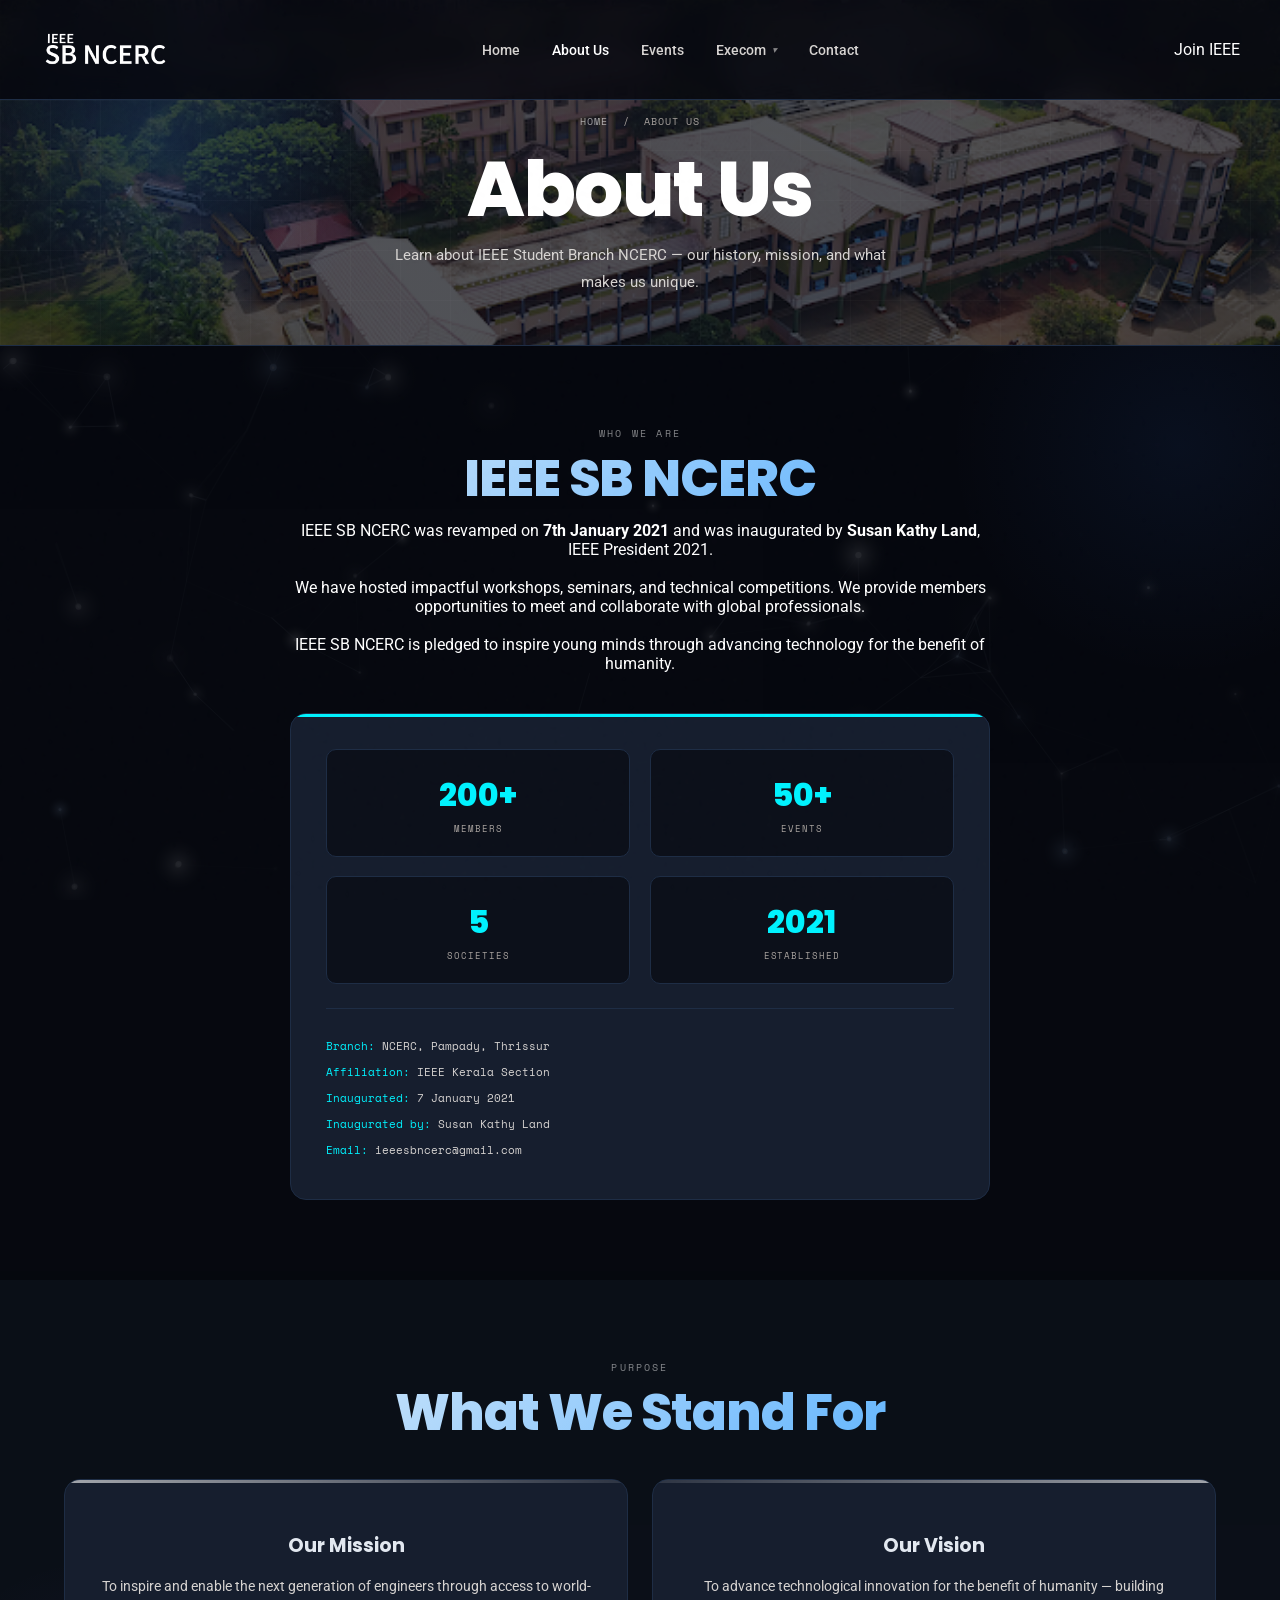
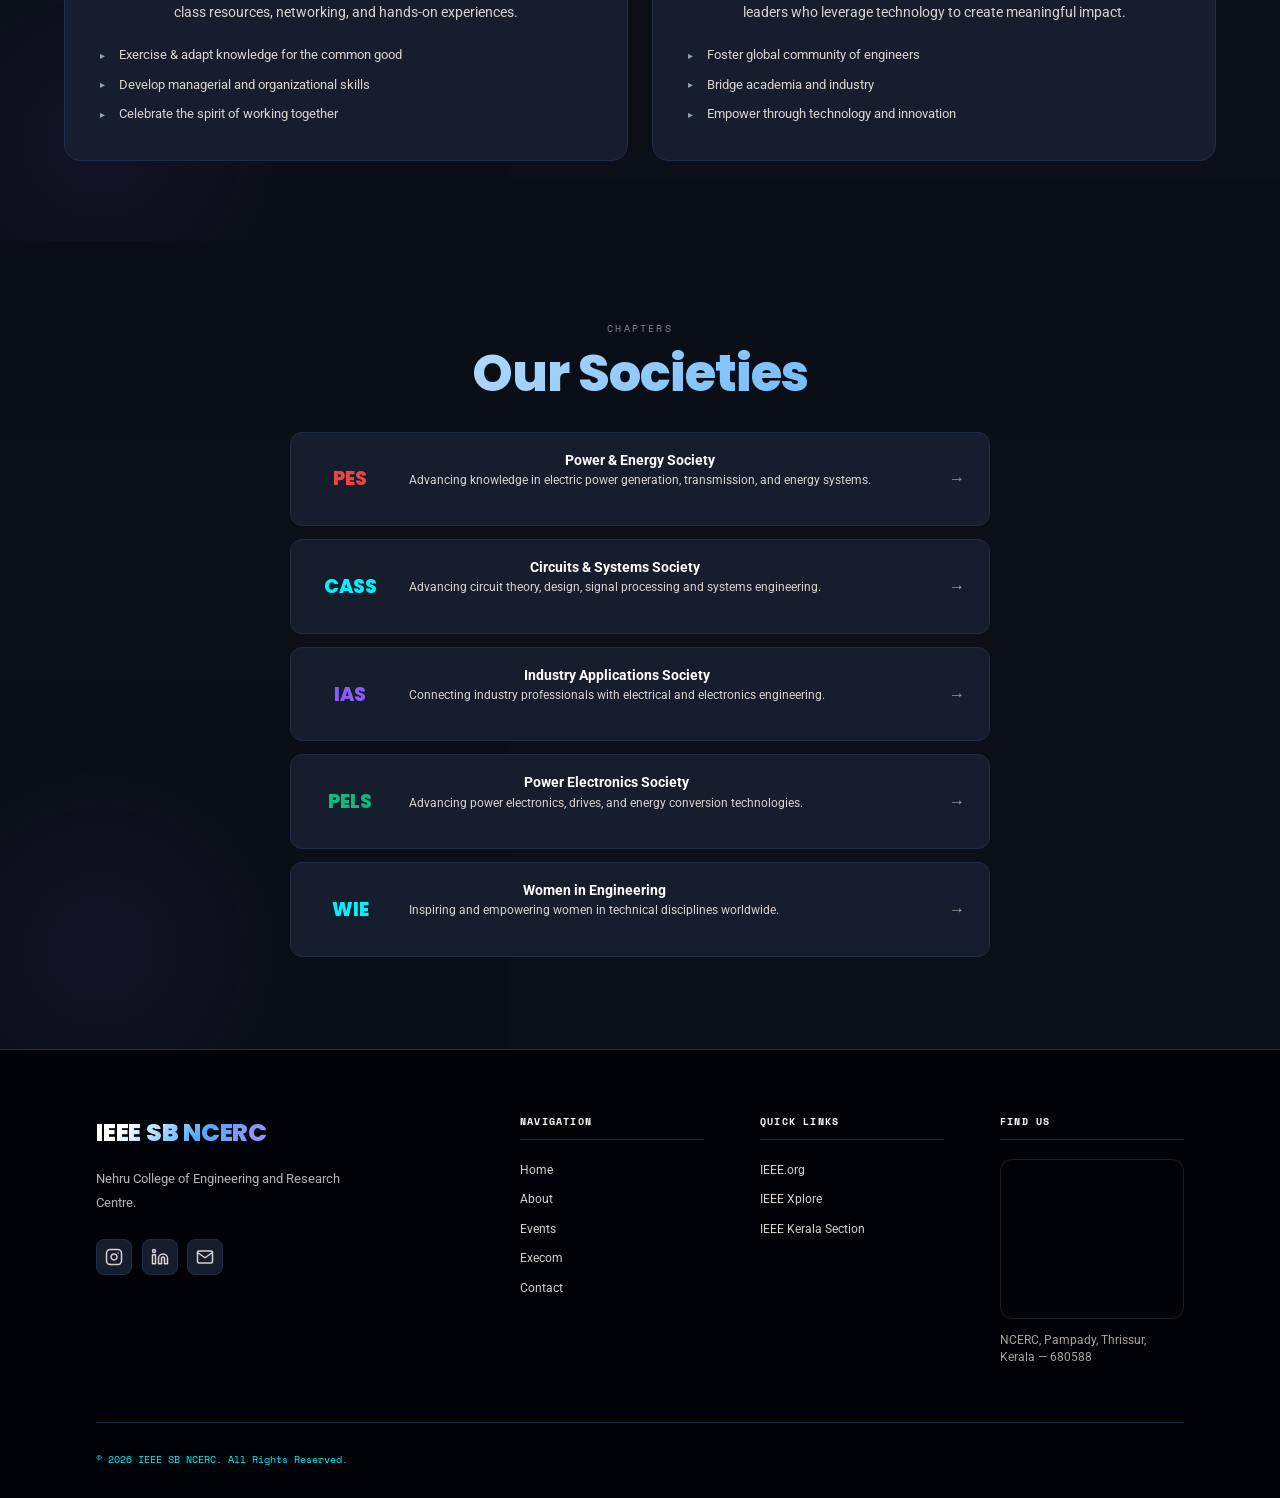
==== commit 21730adb: "Update hero title and footer map" ====
--- a/about.html
+++ b/about.html
@@ -222,10 +222,11 @@
         </div></div>
       <div class="footer-col"><h4>Navigation</h4><ul><li><a href="index.html">Home</a></li><li><a href="about.html">About</a></li><li><a href="events.html">Events</a></li><li><a href="team.html">Execom</a></li><li><a href="contact.html">Contact</a></li></ul></div>
       <div class="footer-col"><h4>Quick Links</h4><ul><li><a href="https://ieee.org" target="_blank">IEEE.org</a></li><li><a href="https://ieeexplore.ieee.org" target="_blank">IEEE Xplore</a></li><li><a href="https://ieeekerala.org" target="_blank">IEEE Kerala Section</a></li></ul></div>
-      <div class="footer-col"><h4>Contact</h4><ul><li><a href="mailto:ieeesbncerc@gmail.com">ieeesbncerc@gmail.com</a></li><li style="color:var(--muted);font-size:.72rem;line-height:1.8;">Pampady, Thrissur,<br>Kerala — 680588</li></ul>
-        <div style="margin-top: 1.2rem; width: 100%; height: 160px; border-radius: 12px; overflow: hidden; border: 1px solid rgba(255,255,255,0.1);">
+      <div class="footer-col"><h4>Find Us</h4>
+        <div style="margin-top: 0.5rem; width: 100%; height: 160px; border-radius: 12px; overflow: hidden; border: 1px solid rgba(255,255,255,0.1);">
           <iframe src="https://www.google.com/maps/embed?pb=!1m18!1m12!1m3!1d15682.482025143896!2d76.3862217!3d10.7424683!2m3!1f0!2f0!3f0!3m2!1i1024!2i768!4f13.1!3m3!1m2!1s0x3ba7c64bb7291a13%3A0xeab49dc0b6910636!2sNehru%20College%20of%20Engineering%20and%20Research%20Centre%20(NCERC)!5e0!3m2!1sen!2sin!4v1700688380000!5m2!1sen!2sin" width="100%" height="100%" style="border:0; filter: invert(90%) hue-rotate(180deg) brightness(85%);" allowfullscreen="" loading="eager" referrerpolicy="no-referrer-when-downgrade"></iframe>
         </div>
+        <p style="font-size: 0.72rem; color: var(--muted); margin-top: 0.8rem; line-height: 1.5;">NCERC, Pampady, Thrissur,<br>Kerala — 680588</p>
       </div>
     </div>
     <div class="footer-bottom"><span>© 2026 IEEE SB NCERC. All Rights Reserved.</span></div>
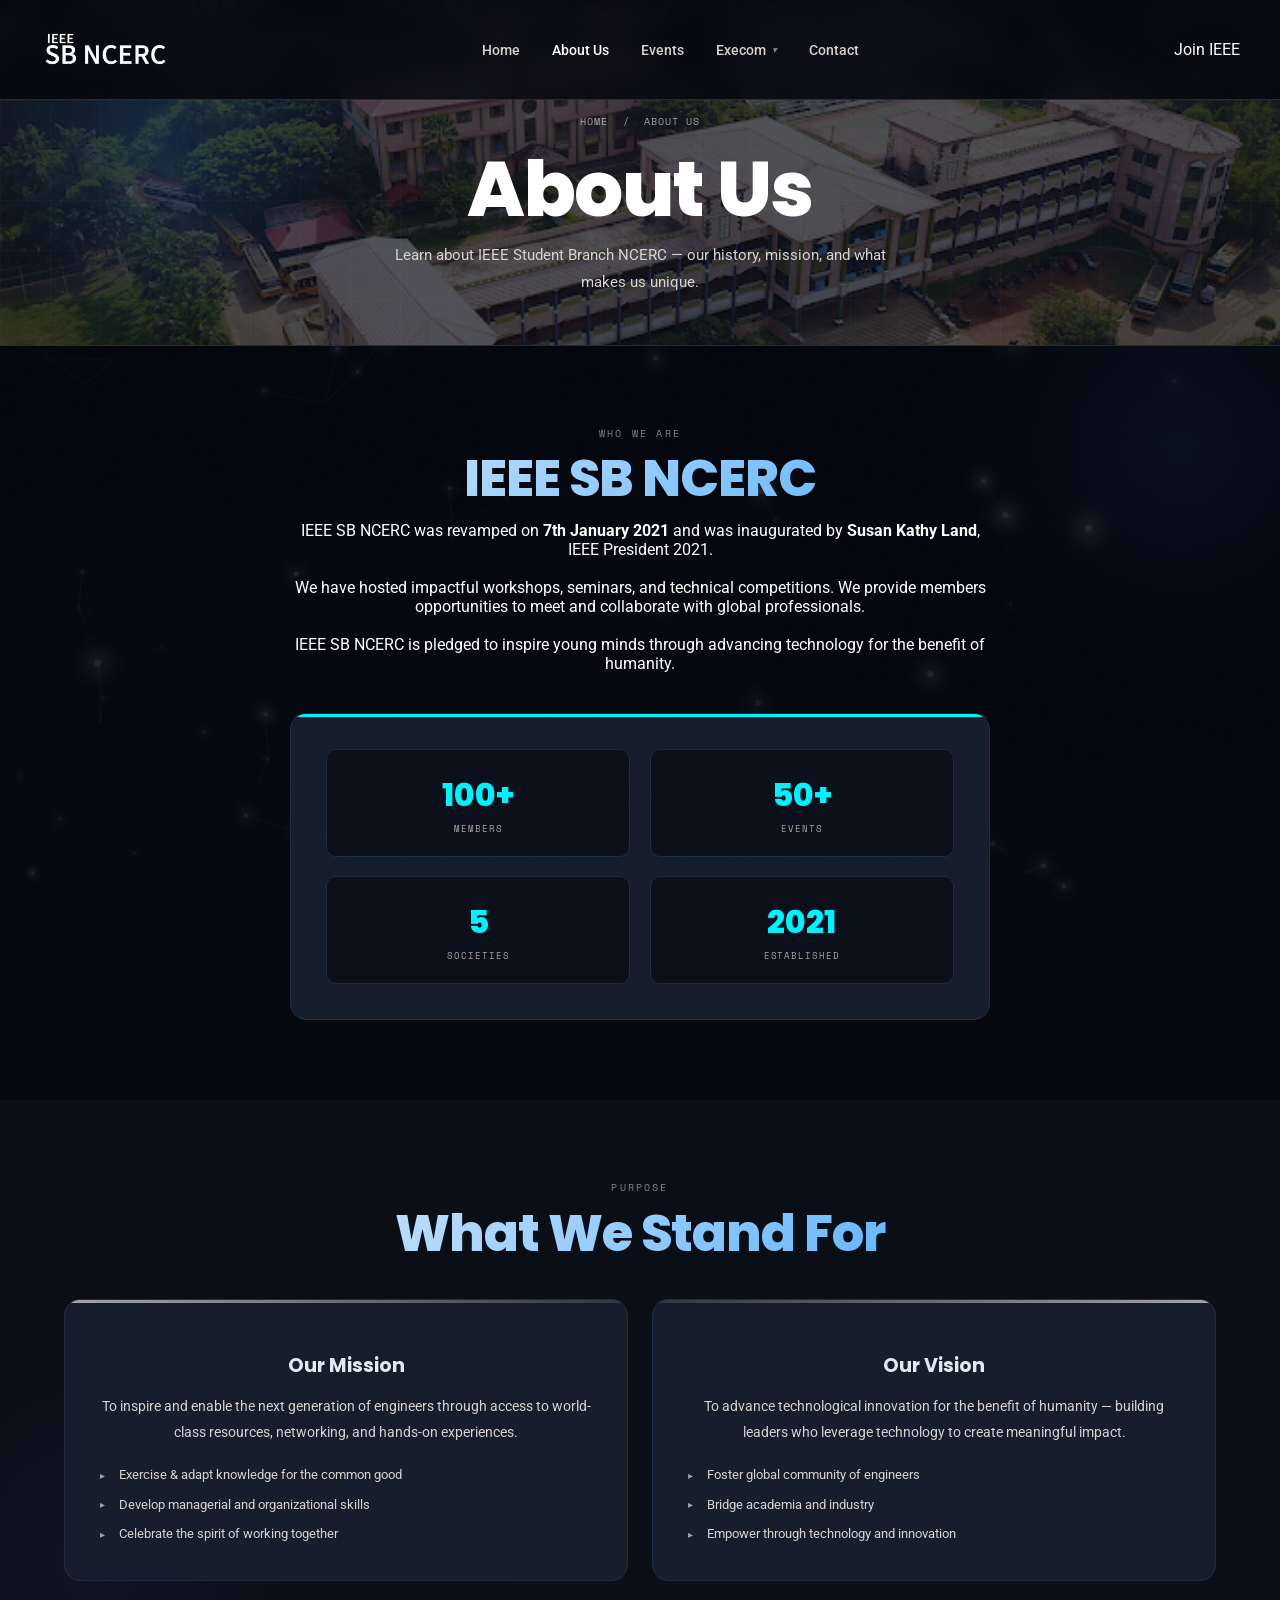
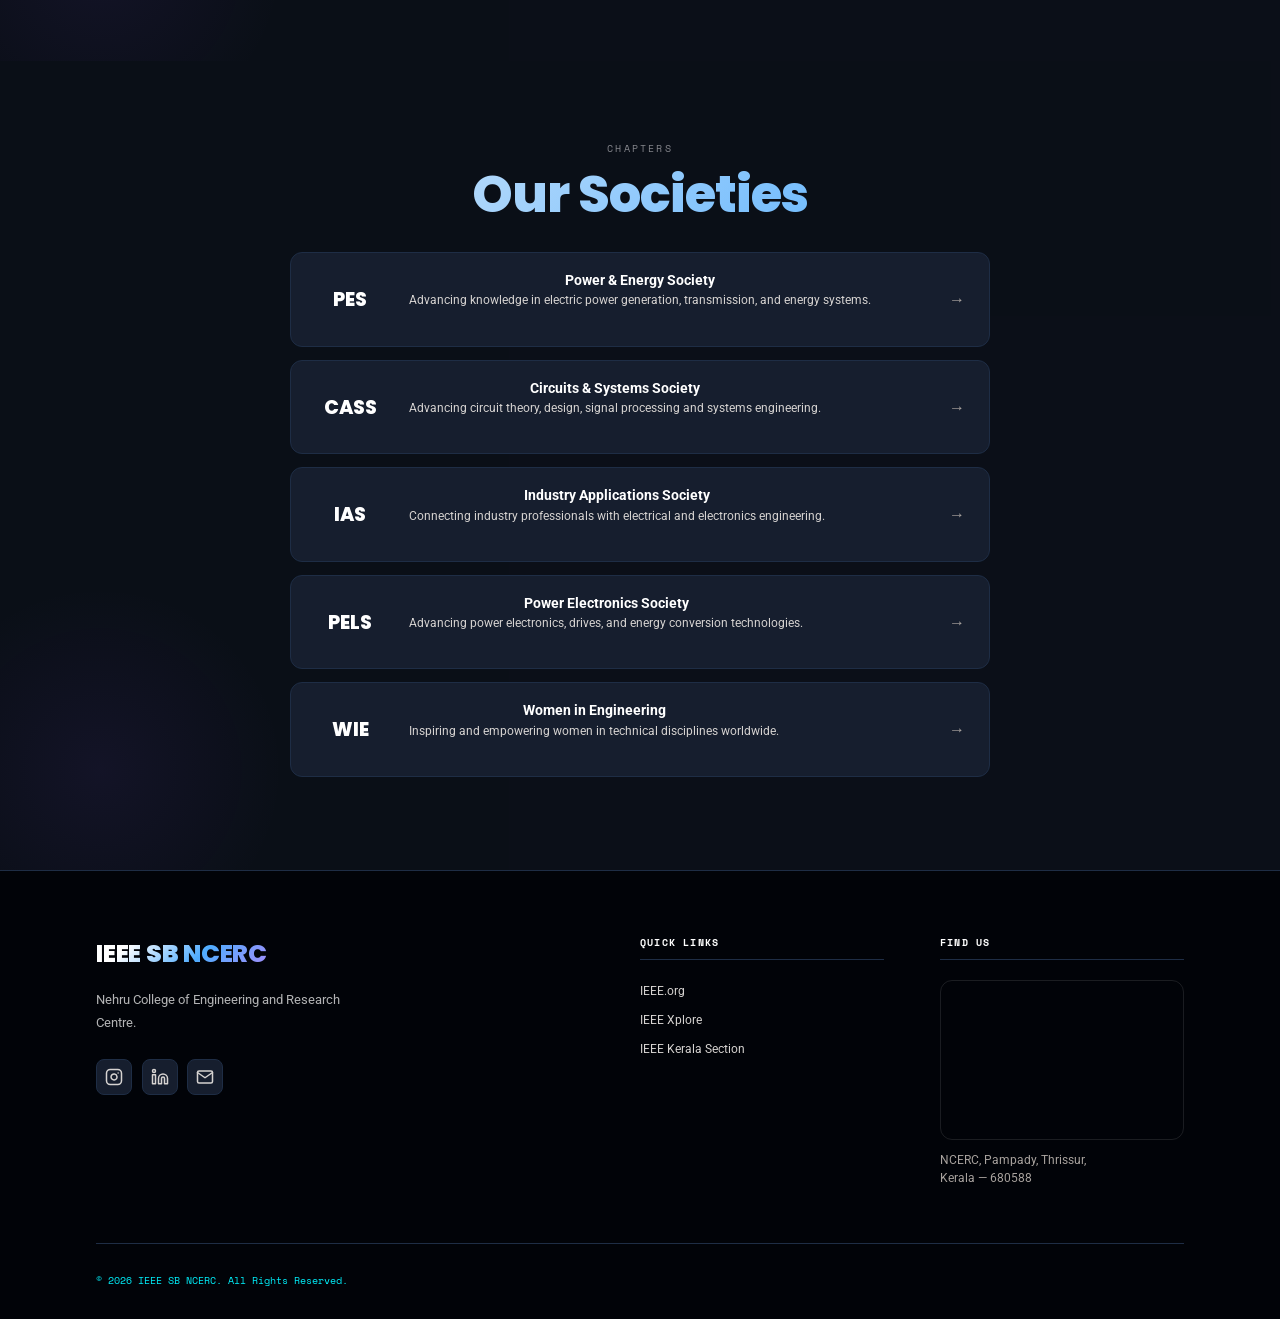
==== commit 16422b22: "Clean up society events: Remove PES, CASS, IAS, PELS events and add placeholders" ====
--- a/about.html
+++ b/about.html
@@ -54,9 +54,9 @@
 .society-row::after{content:'';position:absolute;inset:0;background:linear-gradient(90deg,transparent,rgba(255,255,255,0.03),transparent);transform:translateX(-100%);transition:transform .5s;}
 .society-row:hover::after{transform:translateX(100%);}
 .society-row:hover{border-color:rgba(255,255,255,.3);background:var(--bg3);transform:translateX(10px);box-shadow:0 6px 25px rgba(0,0,0,.3);}
-.society-abbr-tag{font-family:var(--display);font-weight:800;font-size:1.2rem;min-width:70px;color:var(--s-col);transition:text-shadow .3s;}
+.society-abbr-tag{font-family:var(--display);font-weight:800;font-size:1.2rem;min-width:70px;color:#ffffff;transition:text-shadow .3s;}
 .society-row:hover .society-abbr-tag{text-shadow:0 0 25px var(--s-col);}
-.society-row-info h4{font-size:.9rem;font-weight:700;color:var(--text);margin-bottom:.2rem;}
+.society-row-info h4{font-size:.9rem;font-weight:700;color:#ffffff!important;margin-bottom:.2rem;}
 .society-row-info p{font-size:.78rem;color:var(--text2);}
 .society-arrow{margin-left:auto;font-size:1rem;color:var(--muted);transition:all .3s;}
 .society-row:hover .society-arrow{color:#e2e8f0;transform:translateX(5px);}
@@ -102,7 +102,7 @@
       <a href="team.html" class="dropbtn">Execom <i>▾</i></a>
       <ul class="dropdown-content">
         <li><a href="team.html">Present (2026)</a></li>
-        <li><a href="past-execom.html">Past (2025)</a></li>
+        <li><a href="past-execom.html">Past Execom</a></li>
       </ul>
     </li>
     <li><a href="contact.html">Contact</a></li>
@@ -121,7 +121,7 @@
   </div>
   <div class="mobile-execom-sub" id="mobileExecomSub">
     <a href="team.html">Present (2026)</a>
-    <a href="past-execom.html">Past (2025)</a>
+    <a href="past-execom.html">Past Execom</a>
   </div>
   <a href="contact.html">Contact</a>
 </div>
@@ -146,18 +146,12 @@
     <div style="max-width:700px;margin:2.5rem auto 0;">
       <div class="about-card">
         <div class="about-stat-grid">
-          <div class="about-stat magnetic"><div class="num">200+</div><div class="lbl">Members</div></div>
+          <div class="about-stat magnetic"><div class="num">100+</div><div class="lbl">Members</div></div>
           <div class="about-stat magnetic"><div class="num">50+</div><div class="lbl">Events</div></div>
           <div class="about-stat magnetic"><div class="num">5</div><div class="lbl">Societies</div></div>
           <div class="about-stat magnetic"><div class="num">2021</div><div class="lbl">Established</div></div>
         </div>
-        <div class="about-founded" style="text-align:left;">
-          <span>Branch:</span> NCERC, Pampady, Thrissur<br>
-          <span>Affiliation:</span> IEEE Kerala Section<br>
-          <span>Inaugurated:</span> 7 January 2021<br>
-          <span>Inaugurated by:</span> Susan Kathy Land<br>
-          <span>Email:</span> ieeesbncerc@gmail.com
-        </div>
+        
       </div>
     </div>
   </div>
@@ -220,7 +214,7 @@
             <svg width="18" height="18" viewBox="0 0 24 24" fill="none" stroke="currentColor" stroke-width="2" stroke-linecap="round" stroke-linejoin="round"><path d="M4 4h16c1.1 0 2 .9 2 2v12c0 1.1-.9 2-2 2H4c-1.1 0-2-.9-2-2V6c0-1.1.9-2 2-2z"></path><polyline points="22,6 12,13 2,6"></polyline></svg>
           </a>
         </div></div>
-      <div class="footer-col"><h4>Navigation</h4><ul><li><a href="index.html">Home</a></li><li><a href="about.html">About</a></li><li><a href="events.html">Events</a></li><li><a href="team.html">Execom</a></li><li><a href="contact.html">Contact</a></li></ul></div>
+
       <div class="footer-col"><h4>Quick Links</h4><ul><li><a href="https://ieee.org" target="_blank">IEEE.org</a></li><li><a href="https://ieeexplore.ieee.org" target="_blank">IEEE Xplore</a></li><li><a href="https://ieeekerala.org" target="_blank">IEEE Kerala Section</a></li></ul></div>
       <div class="footer-col"><h4>Find Us</h4>
         <div style="margin-top: 0.5rem; width: 100%; height: 160px; border-radius: 12px; overflow: hidden; border: 1px solid rgba(255,255,255,0.1);">
--- a/css/style.css
+++ b/css/style.css
@@ -697,7 +697,7 @@
 /* ── FOOTER ── */
 footer { background:#020408; border-top:1px solid var(--border); padding:5rem 2.5rem 2.5rem; position:relative; z-index:1; }
 .footer-inner { max-width:1200px; margin:0 auto; }
-.footer-top { display:grid; grid-template-columns:2fr 1fr 1fr 1fr; gap:3.5rem; margin-bottom:3.5rem; }
+.footer-top { display:grid; grid-template-columns:2fr 1fr 1fr; gap:3.5rem; margin-bottom:3.5rem; }
 .footer-brand { 
   font-family: var(--display); 
   font-weight: 800; 
@@ -1776,7 +1776,7 @@
   .societies-wrapper { grid-template-columns: 1fr 1fr !important; }
   .execom-home-grid { grid-template-columns: 1fr 1fr !important; }
   .society-abbr-big { font-size: 1.8rem !important; }
-  #hero h1 { font-size: 1.9rem !important; }
+  .hero-main-title { font-size: clamp(2.8rem,17vw,5rem) !important; white-space: normal !important; word-break: break-word !important; }
 }
 
 /* ── Tablet ── */
@@ -1870,7 +1870,11 @@
 .connect-wrap { position: relative; z-index: 2; }
 /* Fix team */
 .team-section-label { text-align: left !important; }
-.execom-grid { text-align: left !important; }
+.execom-grid { 
+  text-align: left !important; 
+  content-visibility: auto;
+  contain-intrinsic-size: 1px 350px;
+}
 
 /* ── PARTICLE CANVAS FINAL FIX ── */
 #page-bg-canvas {
@@ -1988,7 +1992,7 @@
 
   /* HERO */
   #hero { padding: calc(56px + 1.5rem) 1rem 3rem !important; }
-  #hero h1 { font-size: clamp(1.8rem,7vw,2.8rem) !important; }
+  .hero-main-title { font-size: clamp(3.5rem,20vw,7rem) !important; white-space: normal !important; word-break: break-word !important; }
   .hero-badge { font-size: 0.52rem !important; padding: 0.25rem 0.7rem !important; }
   .hero-sub { font-size: 0.62rem !important; letter-spacing: 0.15em !important; }
   .hero-cta { flex-direction: column !important; align-items: center !important; gap: 0.8rem !important; }
@@ -2038,6 +2042,7 @@
   .execom-name { font-size: 0.82rem !important; }
   .execom-role { font-size: 0.52rem !important; }
   .team-center-wrap { padding: 0 !important; }
+  .member-photo img { filter: none !important; transition: none !important; }
 
   /* WHY JOIN */
   .why-section { padding: 3rem 1rem !important; }
@@ -2102,7 +2107,7 @@
   .societies-wrapper { grid-template-columns: 1fr 1fr !important; }
   .execom-home-grid { grid-template-columns: 1fr 1fr !important; gap: 0.6rem !important; }
   .execom-grid { grid-template-columns: 1fr 1fr !important; gap: 0.6rem !important; }
-  #hero h1 { font-size: 1.7rem !important; }
+  .hero-main-title { font-size: clamp(3rem,18vw,6rem) !important; white-space: normal !important; word-break: break-word !important; }
   .hero-badge { display: none !important; }
   .section-title { font-size: 1.4rem !important; }
   .about-stat .num { font-size: 1.6rem !important; }
@@ -2201,6 +2206,17 @@
   margin-bottom: 2rem;
 }
 
+.member-grid-4 {
+      display: grid;
+      grid-template-columns: repeat(4, 1fr);
+      gap: 1.5rem;
+      max-width: 1000px;
+      margin: 3rem auto 2rem;
+      padding: 0 1rem;
+      content-visibility: auto;
+      contain-intrinsic-size: 1px 300px;
+    }
+
 .sidebar-meta-grid {
   display: grid;
   grid-template-columns: 1fr;
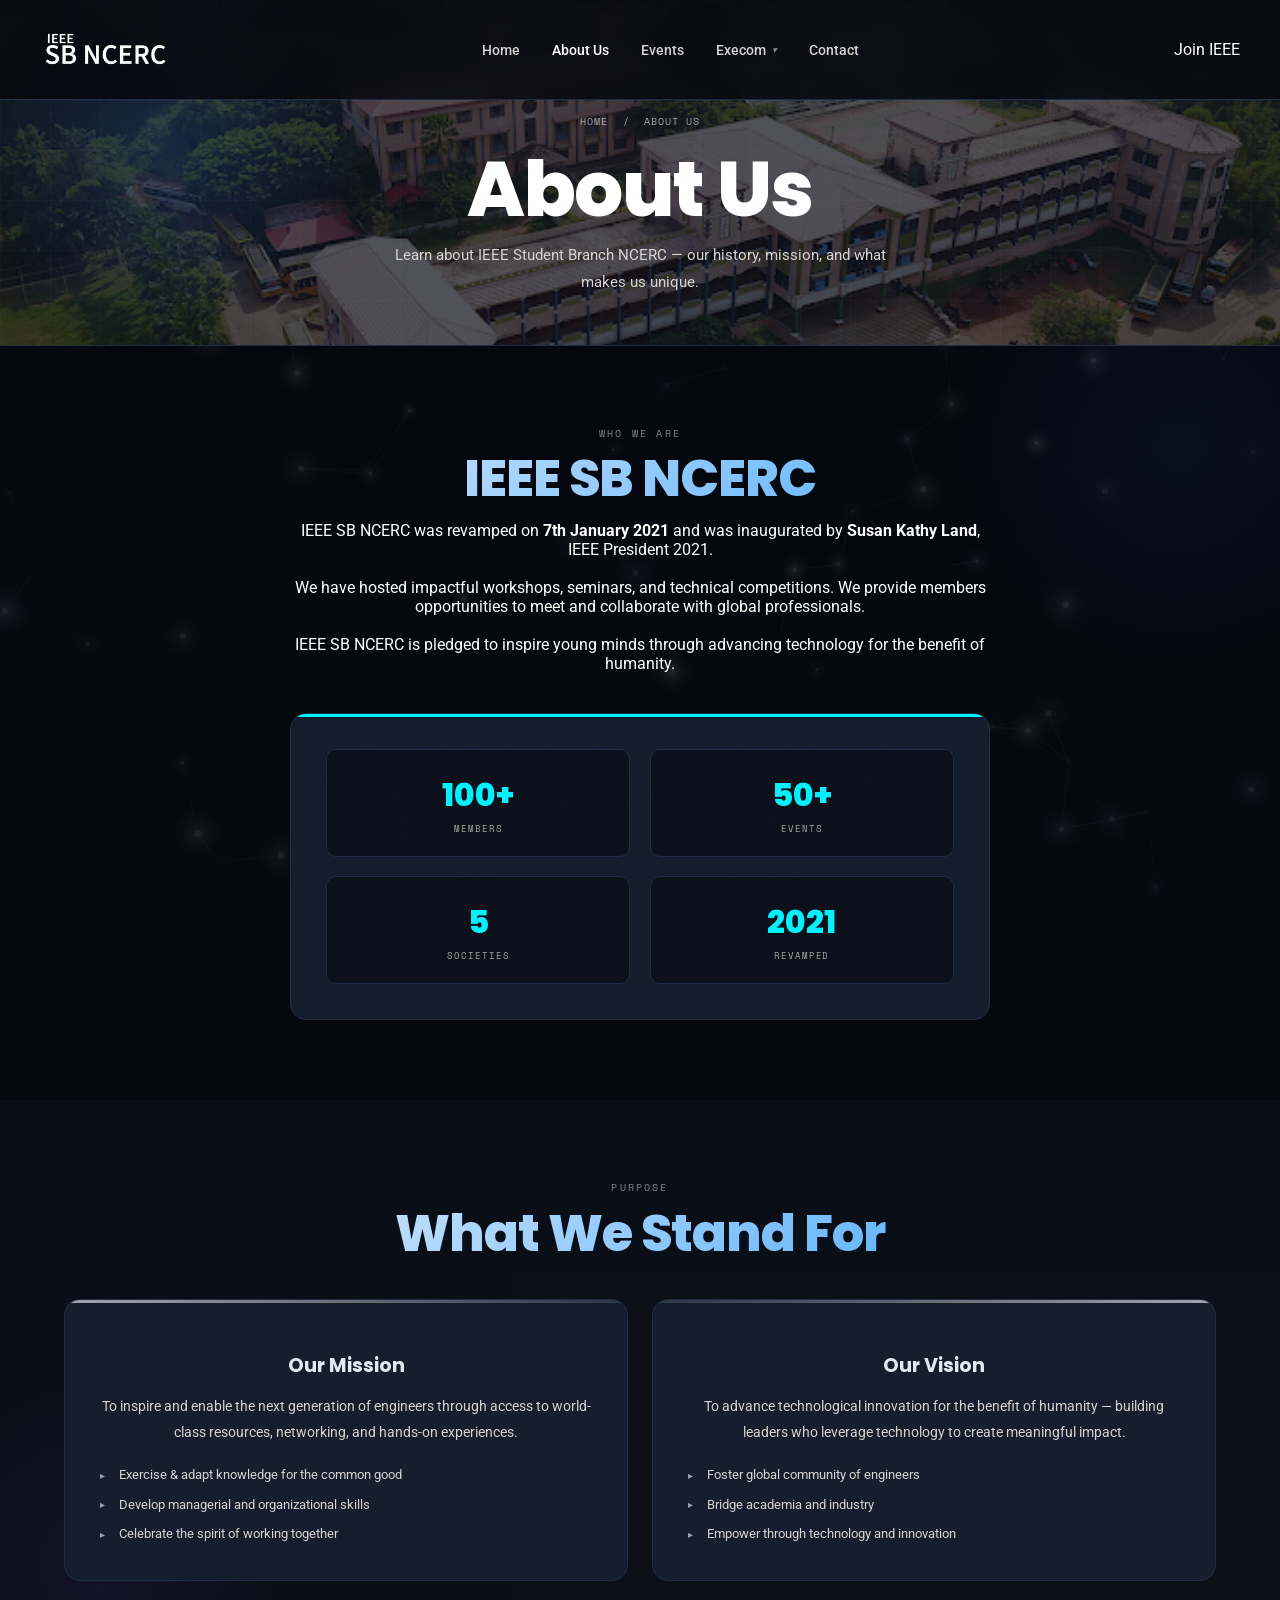
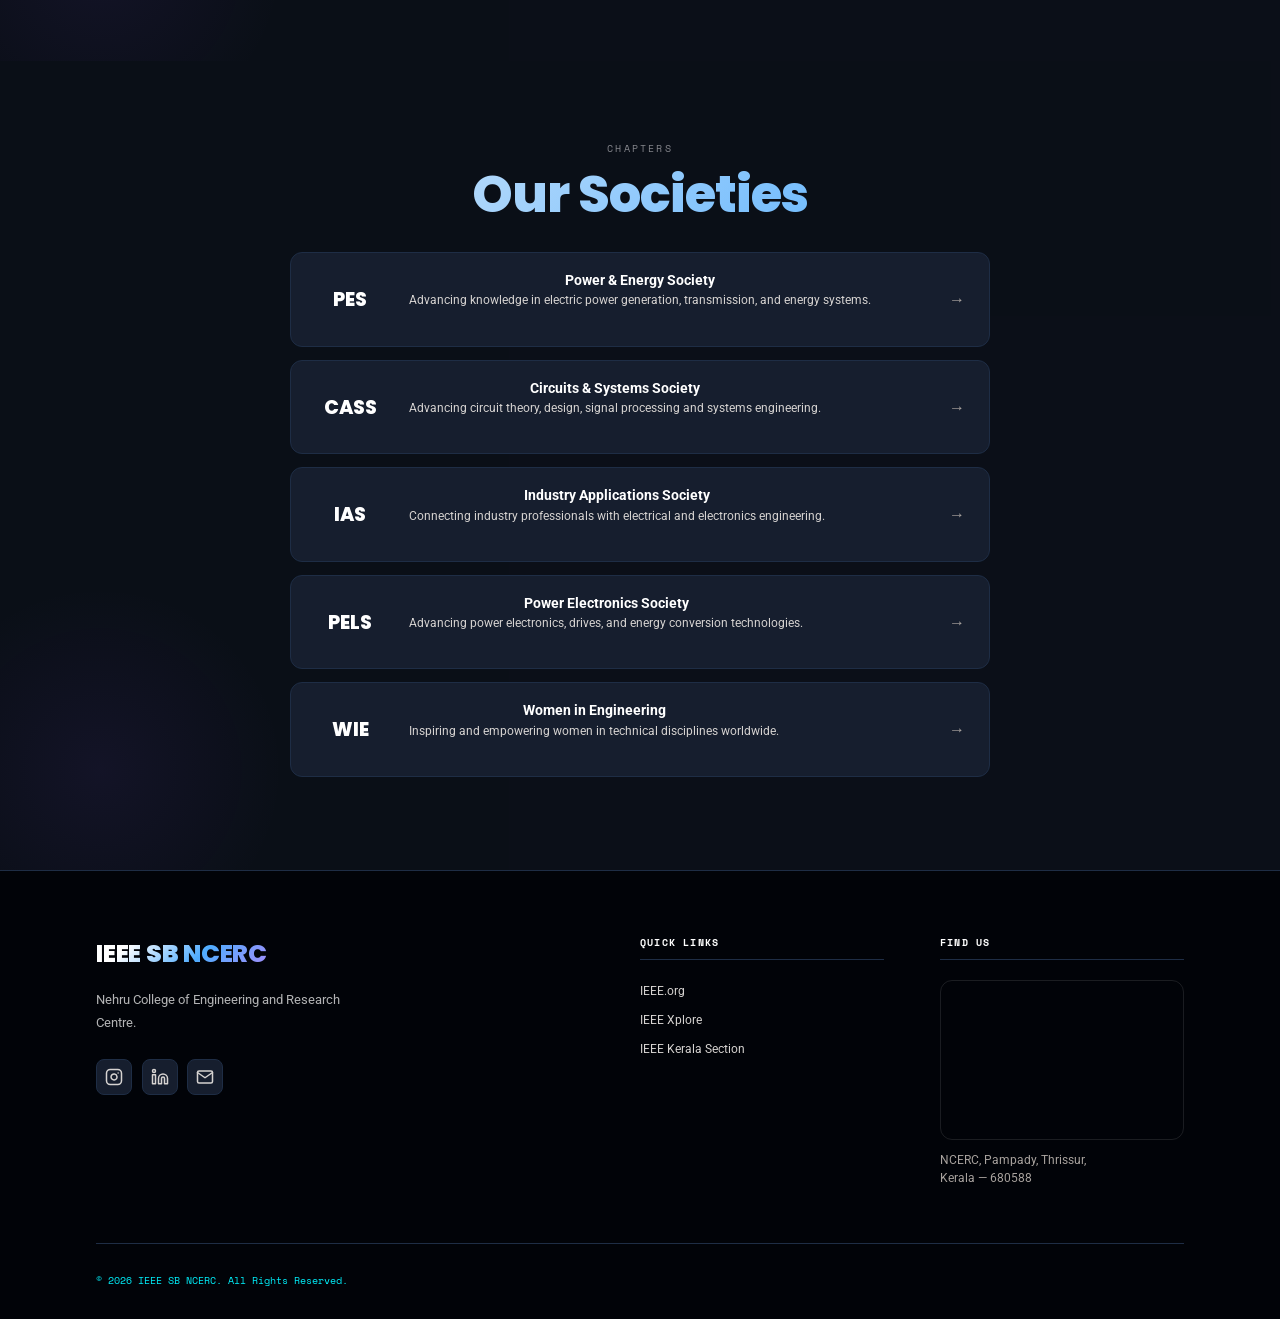
==== commit 8018f7d3: "Updated AGM 2026, Circuit Showdown, and site-wide mobile responsiveness polish" ====
--- a/about.html
+++ b/about.html
@@ -91,7 +91,7 @@
 
 <nav id="navbar">
   <a href="index.html" class="nav-brand">
-    <img src="./images/ieee-logo.png" onerror="this.style.display='none';this.nextElementSibling.style.display='flex';" class="nav-logo-img" alt="IEEE SB NCERC"/>
+    <img src="./images/ieee-logo.png" fetchpriority="high" loading="eager" onerror="this.style.display='none';this.nextElementSibling.style.display='flex';" class="nav-logo-img" alt="IEEE SB NCERC"/>
     <span style="display:none;align-items:center;gap:0.6rem;"><div class="nav-brand-dot"></div>IEEE SB NCERC</span>
   </a>
   <ul class="nav-links">
@@ -149,7 +149,7 @@
           <div class="about-stat magnetic"><div class="num">100+</div><div class="lbl">Members</div></div>
           <div class="about-stat magnetic"><div class="num">50+</div><div class="lbl">Events</div></div>
           <div class="about-stat magnetic"><div class="num">5</div><div class="lbl">Societies</div></div>
-          <div class="about-stat magnetic"><div class="num">2021</div><div class="lbl">Established</div></div>
+          <div class="about-stat magnetic"><div class="num">2021</div><div class="lbl">Revamped</div></div>
         </div>
         
       </div>
--- a/css/style.css
+++ b/css/style.css
@@ -484,10 +484,11 @@
 /* ── EXECOM CARDS ── */
 .execom-grid {
   max-width:1200px; margin:3rem auto 0;
-  display:grid; grid-template-columns:repeat(auto-fill, minmax(200px,1fr));
+  display:flex; flex-wrap:wrap; justify-content:center;
   gap:1.5rem;
 }
 .execom-card {
+  flex: 0 1 220px; width: 100%;
   position:relative; border-radius:16px; overflow:hidden;
   background:var(--surface); border:1px solid var(--border);
   transition:all 0.4s cubic-bezier(.34,1.56,.64,1);
@@ -645,6 +646,9 @@
 .about-card::before { content:''; position:absolute; top:0; left:0; right:0; height:3px; background:linear-gradient(90deg, var(--accent), var(--cyan)); }
 .about-card-glow { position:absolute; top:-40%; left:-40%; width:80%; height:80%; background:radial-gradient(circle, rgba(59,130,246,0.06), transparent 70%); pointer-events:none; }
 .about-stat-grid { display:grid; grid-template-columns:1fr 1fr; gap:1.2rem; }
+@media (max-width: 480px) {
+  .about-stat-grid { grid-template-columns: 1fr; }
+}
 .about-stat { padding:1.3rem; background:var(--bg2); border:1px solid var(--border); border-radius:10px; transition:all 0.25s; }
 .about-stat:hover { border-color:var(--accent2); transform:translateY(-2px); }
 .about-stat .num { font-family:var(--display); font-weight:800; font-size:2rem; color:var(--accent); }
@@ -654,6 +658,8 @@
 
 /* ── GALLERY ── */
 .gallery-masonry { columns:3; gap:1.2rem; margin-top:2.5rem; }
+@media (max-width: 900px) { .gallery-masonry { columns: 2; } }
+@media (max-width: 500px) { .gallery-masonry { columns: 1; } }
 .gallery-item { break-inside:avoid; margin-bottom:1.2rem; position:relative; overflow:hidden; border-radius:12px; cursor:pointer; border:1px solid var(--border); }
 .gallery-item img { width:100%; display:block; transition:transform 0.5s; }
 .gallery-item:hover img { transform:scale(1.06); }
